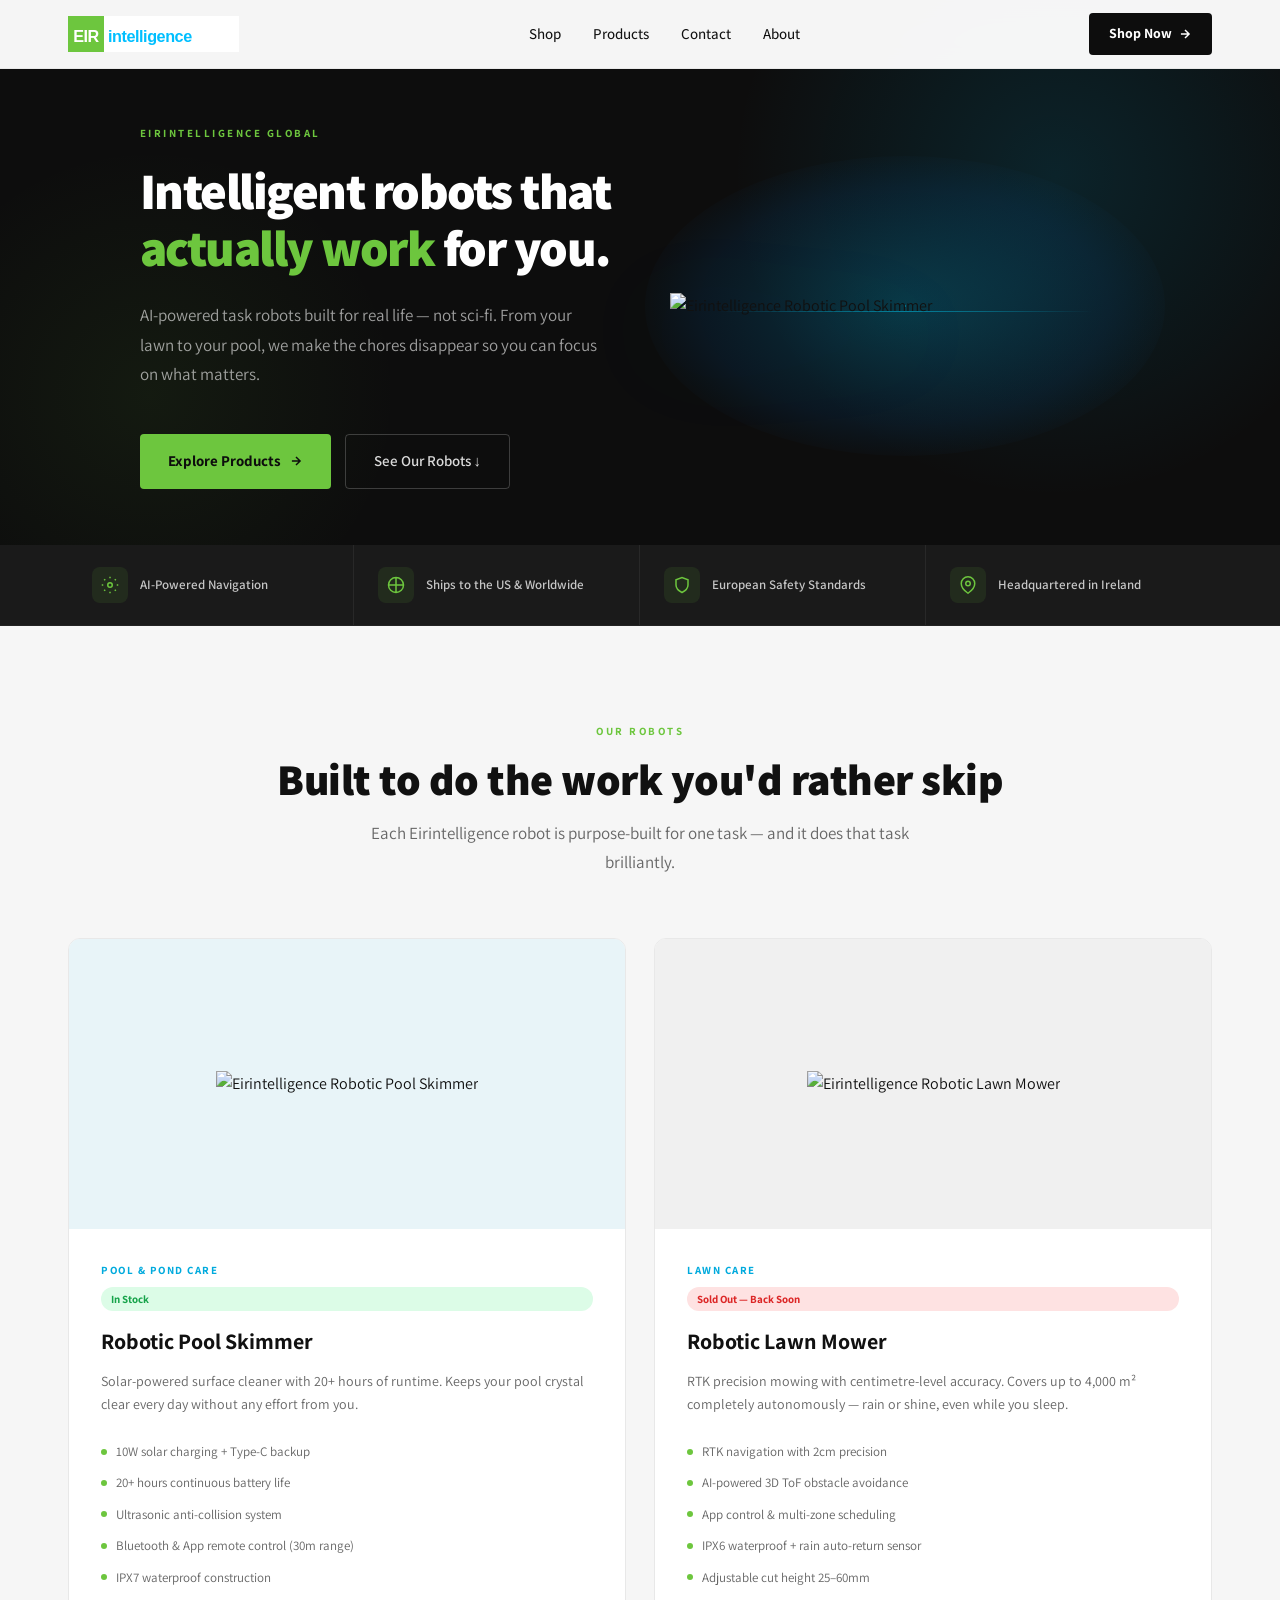
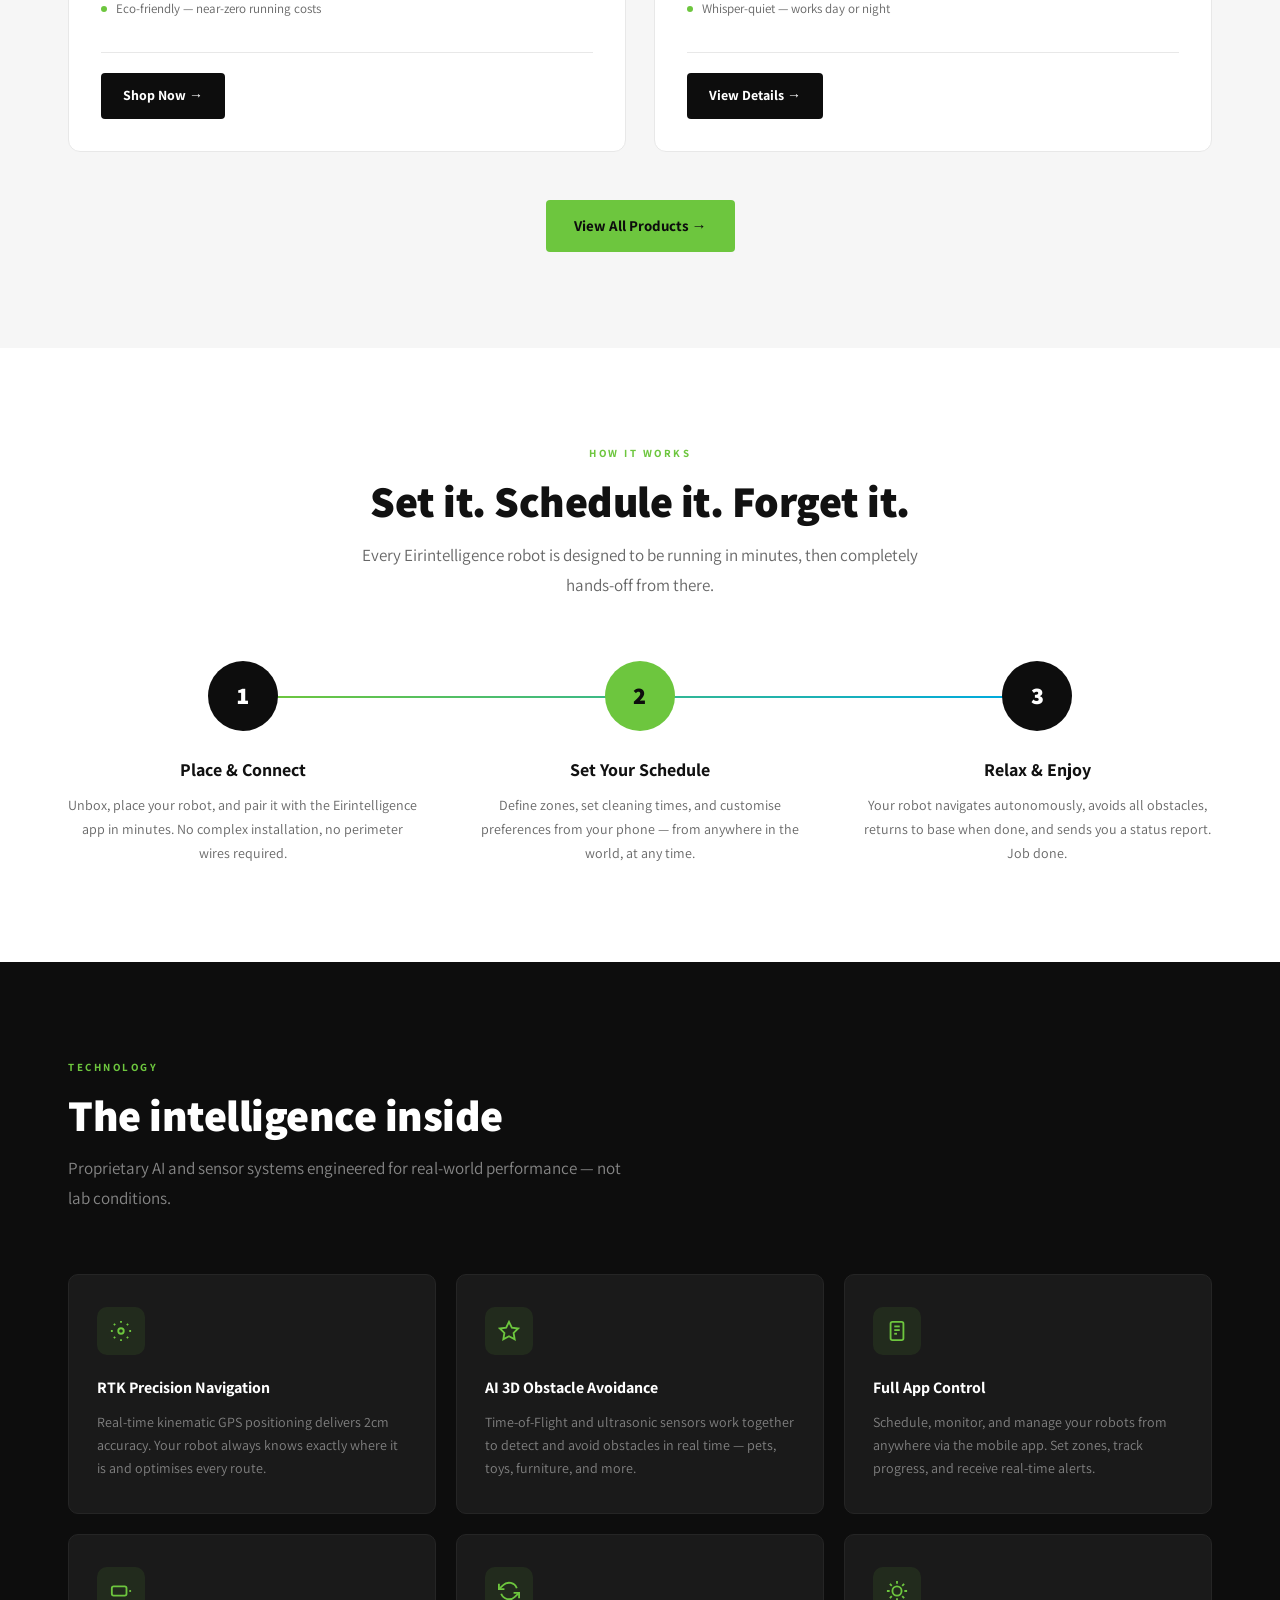
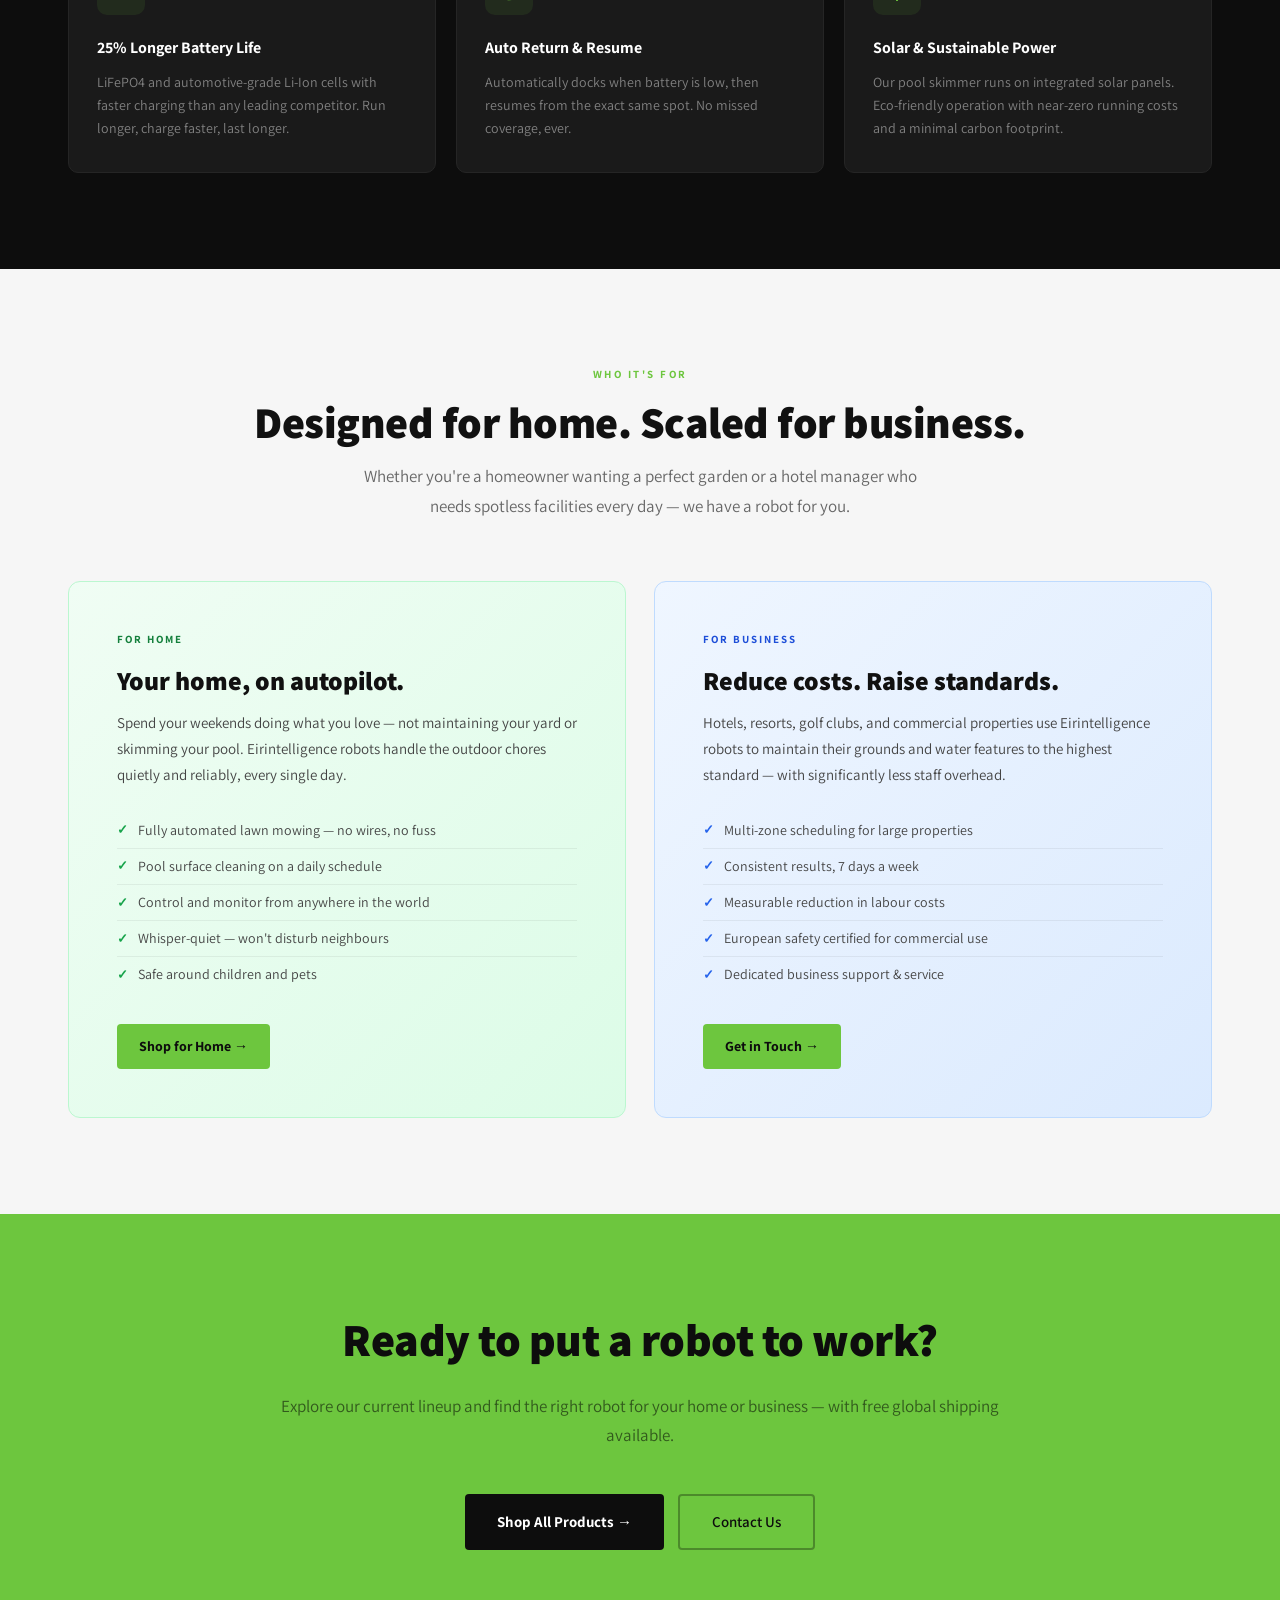
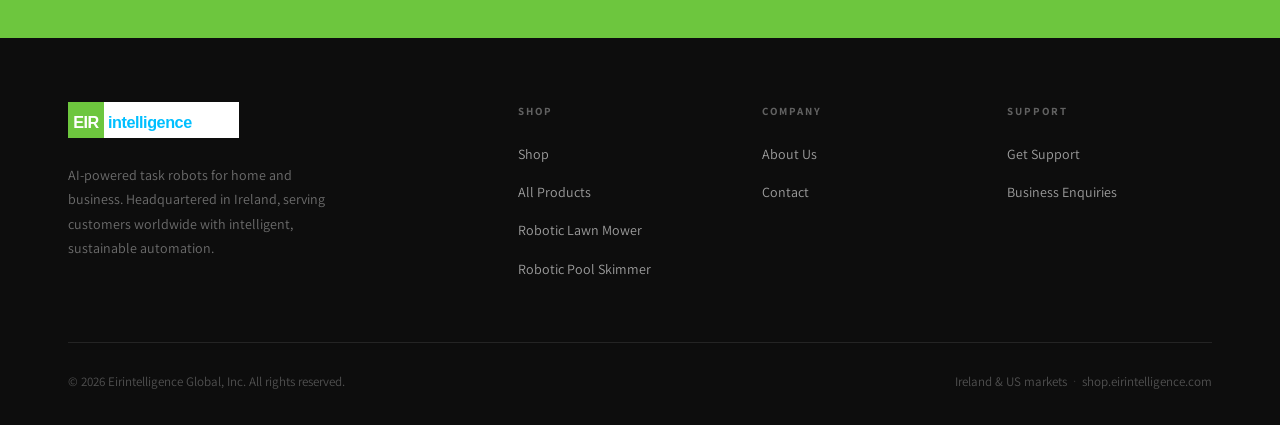
==== index.html @ 986ea1f4 "v3.0" ====
<!DOCTYPE html>
<html lang="en">
<head>
  <meta charset="UTF-8" />
  <meta name="viewport" content="width=device-width, initial-scale=1.0" />
  <title>Eirintelligence – Intelligent Robots That Actually Work For You</title>
  <meta name="description" content="Eirintelligence designs AI-powered task robots for home and business — robotic lawn mowers, pool skimmers, and more. Smart, sustainable, and built to work." />
  <meta property="og:title" content="Eirintelligence – Intelligent Robots That Actually Work For You" />
  <meta property="og:description" content="AI-powered task robots for home and business. Purpose-built to do the jobs you'd rather skip." />
  <meta property="og:type" content="website" />
  <link rel="preconnect" href="https://fonts.googleapis.com" />
  <link href="https://fonts.googleapis.com/css2?family=Assistant:wght@300;400;500;600;700;800&display=swap" rel="stylesheet" />
  <link rel="icon" type="image/svg+xml" href="assets/favicon.svg">
  <link rel="stylesheet" href="assets/style.css">
  <style>
    *, *::before, *::after { box-sizing: border-box; margin: 0; padding: 0; }

    :root {
      --green:      #6DC63E;
      --green-dark: #55A82E;
      --green-light:#f0fdf4;
      --cyan:       #00AADD;
      --dark:       #0d0d0d;
      --dark-2:     #1a1a1a;
      --dark-3:     #242424;
      --mid:        #444;
      --light-gray: #f6f6f6;
      --border:     #e8e8e8;
      --text:       #111;
      --muted:      #666;
      --white:      #fff;
      --font:       'Assistant', sans-serif;
    }

    html { scroll-behavior: smooth; }
    body {
      font-family: var(--font);
      color: var(--text);
      background: var(--white);
      line-height: 1.65;
      -webkit-font-smoothing: antialiased;
    }

    /* ─────────────────────────────────────────
       NAV
    ───────────────────────────────────────── */
    nav {
      position: fixed; top: 0; left: 0; right: 0; z-index: 200;
      background: rgba(255,255,255,0.96);
      border-bottom: 1px solid var(--border);
      backdrop-filter: blur(12px);
      transition: box-shadow 0.3s;
    }
    nav.scrolled { box-shadow: 0 2px 20px rgba(0,0,0,0.08); }
    .nav-inner {
      max-width: 1200px; margin: 0 auto;
      padding: 0 28px; height: 68px;
      display: flex; align-items: center; justify-content: space-between;
    }
    .logo {
      display: flex; align-items: center;
      text-decoration: none; gap: 0; flex-shrink: 0;
    }
    .logo-eir {
      background: var(--green); color: #fff;
      font-weight: 800; font-size: 20px;
      width: 36px; height: 36px;
      display: inline-flex; align-items: center; justify-content: center;
      letter-spacing: -2px; padding-left: 1px;
      flex-shrink: 0; line-height: 1;
    }
    .logo-int {
      color: var(--cyan); font-size: 22px;
      font-weight: 700; padding-left: 4px;
      line-height: 1;
    }
    .nav-links {
      display: flex; align-items: center;
      gap: 32px; list-style: none;
    }
    .nav-links a {
      text-decoration: none; color: var(--text);
      font-size: 15px; font-weight: 500;
      transition: color 0.2s;
    }
    .nav-links a:hover { color: var(--green); }
    .nav-right { display: flex; align-items: center; gap: 16px; }
    .nav-shop {
      display: inline-flex; align-items: center; gap: 6px;
      background: var(--dark); color: #fff;
      text-decoration: none; font-size: 14px; font-weight: 700;
      padding: 9px 20px; border-radius: 4px;
      transition: background 0.2s;
    }
    .nav-shop:hover { background: var(--green); color: var(--dark); }
    .nav-shop svg { transition: transform 0.2s; }
    .nav-shop:hover svg { transform: translateX(2px); }

    /* Mobile hamburger */
    .hamburger {
      display: none; flex-direction: column;
      gap: 5px; cursor: pointer;
      background: none; border: none; padding: 6px;
    }
    .hamburger span {
      display: block; width: 22px; height: 2px;
      background: var(--text); border-radius: 2px;
      transition: all 0.3s;
    }
    .hamburger.open span:nth-child(1) { transform: rotate(45deg) translate(5px, 5px); }
    .hamburger.open span:nth-child(2) { opacity: 0; }
    .hamburger.open span:nth-child(3) { transform: rotate(-45deg) translate(5px, -5px); }

    .mobile-menu {
      display: none; position: fixed;
      top: 68px; left: 0; right: 0; bottom: 0;
      background: #fff; z-index: 199;
      padding: 32px 28px;
      flex-direction: column; gap: 8px;
    }
    .mobile-menu.open { display: flex; }
    .mobile-menu a {
      text-decoration: none; color: var(--text);
      font-size: 22px; font-weight: 600;
      padding: 14px 0;
      border-bottom: 1px solid var(--border);
      transition: color 0.2s;
    }
    .mobile-menu a:hover { color: var(--green); }
    .mobile-menu .mobile-shop {
      margin-top: 24px;
      display: inline-flex; align-items: center; gap: 8px;
      background: var(--dark); color: #fff;
      font-size: 16px; font-weight: 700;
      padding: 14px 28px; border-radius: 4px;
      width: fit-content;
    }

    /* ─────────────────────────────────────────
       HERO
    ───────────────────────────────────────── */
    .hero {
      background: var(--dark);
      padding: 68px 0 0;
      display: flex; align-items: center;
      overflow: hidden; position: relative;
    }
    .hero-glow-1 {
      position: absolute; top: -150px; right: -100px;
      width: 650px; height: 650px;
      background: radial-gradient(circle, rgba(0,170,220,0.14) 0%, transparent 70%);
      pointer-events: none;
    }
    .hero-glow-2 {
      position: absolute; bottom: -100px; left: -100px;
      width: 500px; height: 500px;
      background: radial-gradient(circle, rgba(109,198,62,0.07) 0%, transparent 70%);
      pointer-events: none;
    }
    .hero-inner {
      max-width: 1200px; margin: 0 auto;
      padding: 56px 28px;
      display: grid; grid-template-columns: 1fr 1fr;
      gap: 60px; align-items: center;
      position: relative; z-index: 1;
    }
    .hero-eyebrow {
      font-size: 11px; font-weight: 700; letter-spacing: 2.5px;
      text-transform: uppercase; color: var(--green);
      margin-bottom: 20px; display: block;
    }
    .hero h1 {
      font-size: clamp(34px, 4vw, 54px);
      font-weight: 800; line-height: 1.12;
      color: var(--white); margin-bottom: 24px;
      letter-spacing: -1.5px;
    }
    .hero h1 em { color: var(--green); font-style: normal; }
    .hero-p {
      font-size: 17px; color: rgba(255,255,255,0.6);
      max-width: 460px; margin-bottom: 44px; line-height: 1.75;
    }
    .hero-actions { display: flex; gap: 14px; flex-wrap: wrap; }
    .btn-green {
      display: inline-flex; align-items: center; gap: 8px;
      background: var(--green); color: var(--dark);
      text-decoration: none; font-size: 15px; font-weight: 700;
      padding: 14px 28px; border-radius: 4px;
      transition: background 0.2s, transform 0.15s;
    }
    .btn-green:hover { background: #7DD64E; transform: translateY(-1px); }
    .btn-ghost {
      display: inline-flex; align-items: center; gap: 8px;
      background: transparent; color: rgba(255,255,255,0.85);
      text-decoration: none; font-size: 15px; font-weight: 600;
      padding: 14px 28px; border-radius: 4px;
      border: 1.5px solid rgba(255,255,255,0.2);
      transition: border-color 0.2s, color 0.2s;
    }
    .btn-ghost:hover { border-color: rgba(255,255,255,0.6); color: #fff; }
    .hero-image-wrap {
      display: flex; justify-content: center; align-items: center;
      position: relative;
    }
    .hero-image-halo {
      position: absolute;
      width: 520px; height: 300px;
      background: radial-gradient(ellipse, rgba(0,170,220,0.24) 0%, rgba(0,100,180,0.12) 55%, transparent 75%);
      border-radius: 50%;
    }
    /* Pool water ripple rings */
    .pool-ripple {
      position: absolute; border-radius: 50%;
      border: 1.5px solid rgba(0,190,230,0.25);
      top: 50%; left: 50%;
      transform: translate(-50%, -50%);
      animation: ripple-out 4s ease-out infinite;
    }
    .pool-ripple:nth-child(2) { animation-delay: 1.3s; }
    .pool-ripple:nth-child(3) { animation-delay: 2.6s; }
    @keyframes ripple-out {
      0%   { width: 80px; height: 50px; opacity: 0.6; }
      100% { width: 520px; height: 320px; opacity: 0; }
    }
    /* Water surface shimmer line */
    .pool-waterline {
      position: absolute; bottom: 28%; left: 10%; right: 10%;
      height: 1px;
      background: linear-gradient(90deg, transparent, rgba(0,200,240,0.35) 30%, rgba(0,200,240,0.5) 50%, rgba(0,200,240,0.35) 70%, transparent);
      animation: shimmer 3s ease-in-out infinite;
    }
    @keyframes shimmer {
      0%, 100% { opacity: 0.4; }
      50%       { opacity: 1; }
    }
    .hero-image-wrap img {
      width: 100%; max-width: 500px;
      position: relative; z-index: 1;
      animation: float 5s ease-in-out infinite;
      filter: drop-shadow(0 28px 56px rgba(0,170,220,0.35));
    }
    @keyframes float {
      0%, 100% { transform: translateY(0px); }
      50%       { transform: translateY(-12px); }
    }

    /* ─────────────────────────────────────────
       STATS BAND
    ───────────────────────────────────────── */
    .stats-band {
      background: var(--dark-2);
      border-bottom: 1px solid #232323;
      padding: 0;
    }
    .stats-inner {
      max-width: 1200px; margin: 0 auto;
      padding: 0 28px;
      display: flex; align-items: stretch; flex-wrap: wrap;
    }
    .stat-block {
      flex: 1 1 180px;
      display: flex; align-items: center; gap: 12px;
      padding: 22px 24px;
      border-right: 1px solid #282828;
    }
    .stat-block:last-child { border-right: none; }
    .stat-ico {
      width: 36px; height: 36px; flex-shrink: 0;
      background: rgba(109,198,62,0.1); border-radius: 8px;
      display: flex; align-items: center; justify-content: center;
    }
    .stat-ico svg { width: 18px; height: 18px; stroke: var(--green); fill: none; stroke-width: 2; }
    .stat-label { font-size: 13px; font-weight: 600; color: rgba(255,255,255,0.75); }

    /* ─────────────────────────────────────────
       SHARED SECTION STYLES
    ───────────────────────────────────────── */
    section { padding: 96px 0; }
    .wrap { max-width: 1200px; margin: 0 auto; padding: 0 28px; }
    .sec-label {
      display: block; font-size: 11px; font-weight: 700;
      letter-spacing: 2.5px; text-transform: uppercase;
      color: var(--green); margin-bottom: 14px;
    }
    .sec-title {
      font-size: clamp(28px, 3.5vw, 44px);
      font-weight: 800; line-height: 1.15;
      letter-spacing: -0.5px; margin-bottom: 14px;
    }
    .sec-sub {
      font-size: 17px; color: var(--muted);
      max-width: 560px; line-height: 1.75;
    }
    .sec-header-center { text-align: center; }
    .sec-header-center .sec-sub { margin: 0 auto 60px; }
    .sec-header { margin-bottom: 56px; }

    /* fade-in */
    .fade-in {
      opacity: 0; transform: translateY(24px);
      transition: opacity 0.6s ease, transform 0.6s ease;
    }
    .fade-in.visible { opacity: 1; transform: none; }

    /* ─────────────────────────────────────────
       PRODUCTS
    ───────────────────────────────────────── */
    #products { background: var(--light-gray); }
    .products-grid {
      display: grid; grid-template-columns: 1fr 1fr; gap: 28px;
    }
    .prod-card {
      background: var(--white); border-radius: 12px;
      border: 1px solid var(--border); overflow: hidden;
      transition: box-shadow 0.3s, transform 0.3s;
      display: flex; flex-direction: column;
    }
    .prod-card:hover {
      box-shadow: 0 24px 64px rgba(0,0,0,0.1);
      transform: translateY(-5px);
    }
    .prod-img {
      background: #f0f0f0;
      height: 290px; padding: 40px;
      display: flex; justify-content: center; align-items: center;
    }
    .prod-img img {
      max-height: 210px; max-width: 100%;
      object-fit: contain;
    }
    .prod-body { padding: 32px; flex: 1; display: flex; flex-direction: column; }
    .prod-cat {
      font-size: 11px; font-weight: 700; letter-spacing: 1.5px;
      text-transform: uppercase; color: var(--cyan); margin-bottom: 8px;
    }
    .prod-badge-sold {
      display: inline-block; font-size: 11px; font-weight: 700;
      background: #fee2e2; color: #dc2626;
      padding: 3px 10px; border-radius: 20px; margin-bottom: 12px;
    }
    .prod-badge-stock {
      display: inline-block; font-size: 11px; font-weight: 700;
      background: #dcfce7; color: #16a34a;
      padding: 3px 10px; border-radius: 20px; margin-bottom: 12px;
    }
    .prod-name { font-size: 22px; font-weight: 700; margin-bottom: 10px; }
    .prod-desc { font-size: 14px; color: var(--muted); line-height: 1.65; margin-bottom: 20px; }
    .prod-features { list-style: none; margin-bottom: 28px; flex: 1; }
    .prod-features li {
      font-size: 13px; color: var(--muted);
      padding: 5px 0; display: flex; align-items: center; gap: 9px;
    }
    .prod-features li::before {
      content: ''; display: block; width: 6px; height: 6px;
      background: var(--green); border-radius: 50%; flex-shrink: 0;
    }
    .prod-footer {
      display: flex; align-items: center;
      justify-content: flex-start; gap: 16px;
      padding-top: 20px; border-top: 1px solid var(--border);
      margin-top: auto;
    }
    .btn-dark {
      display: inline-flex; align-items: center; gap: 6px;
      background: var(--dark); color: #fff;
      text-decoration: none; font-size: 14px; font-weight: 700;
      padding: 11px 22px; border-radius: 4px;
      transition: background 0.2s;
      white-space: nowrap;
    }
    .btn-dark:hover { background: var(--green); color: var(--dark); }

    /* ─────────────────────────────────────────
       HOW IT WORKS
    ───────────────────────────────────────── */
    #how { background: var(--white); }
    .steps {
      display: grid; grid-template-columns: repeat(3, 1fr);
      gap: 48px; position: relative;
    }
    .steps::before {
      content: '';
      position: absolute; top: 35px;
      left: calc(16.66% + 16px); right: calc(16.66% + 16px);
      height: 2px;
      background: linear-gradient(90deg, var(--green), var(--cyan));
    }
    .step { text-align: center; }
    .step-num {
      width: 70px; height: 70px; border-radius: 50%;
      background: var(--dark); color: #fff;
      font-size: 24px; font-weight: 800;
      display: flex; align-items: center; justify-content: center;
      margin: 0 auto 24px; position: relative; z-index: 1;
    }
    .step-num.accent { background: var(--green); color: var(--dark); }
    .step h3 { font-size: 18px; font-weight: 700; margin-bottom: 10px; }
    .step p { font-size: 14px; color: var(--muted); line-height: 1.7; }

    /* ─────────────────────────────────────────
       TECHNOLOGY
    ───────────────────────────────────────── */
    #tech { background: var(--dark); }
    #tech .sec-label { color: var(--green); }
    #tech .sec-title { color: var(--white); }
    #tech .sec-sub { color: rgba(255,255,255,0.5); margin-bottom: 60px; }
    .tech-grid {
      display: grid; grid-template-columns: repeat(3, 1fr); gap: 20px;
    }
    .tech-card {
      background: var(--dark-2); border: 1px solid #252525;
      border-radius: 10px; padding: 32px 28px;
      transition: border-color 0.3s, transform 0.25s;
    }
    .tech-card:hover { border-color: var(--green); transform: translateY(-4px); }
    .tech-ico {
      width: 48px; height: 48px; border-radius: 10px;
      background: rgba(109,198,62,0.1);
      display: flex; align-items: center; justify-content: center;
      margin-bottom: 20px;
    }
    .tech-ico svg { width: 22px; height: 22px; stroke: var(--green); fill: none; stroke-width: 2; }
    .tech-card h3 { font-size: 16px; font-weight: 700; color: #fff; margin-bottom: 10px; }
    .tech-card p { font-size: 14px; color: rgba(255,255,255,0.45); line-height: 1.65; }

    /* ─────────────────────────────────────────
       HOME & BUSINESS
    ───────────────────────────────────────── */
    #audience { background: var(--light-gray); }
    .audience-grid {
      display: grid; grid-template-columns: 1fr 1fr; gap: 28px;
    }
    .aud-card {
      border-radius: 12px; padding: 48px;
      position: relative; overflow: hidden;
    }
    .aud-home {
      background: linear-gradient(135deg, #f0fdf4, #dcfce7);
      border: 1px solid #bbf7d0;
    }
    .aud-biz {
      background: linear-gradient(135deg, #eff6ff, #dbeafe);
      border: 1px solid #bfdbfe;
    }
    .aud-tag {
      font-size: 11px; font-weight: 700; letter-spacing: 2px;
      text-transform: uppercase; margin-bottom: 16px; display: block;
    }
    .aud-home .aud-tag { color: #15803d; }
    .aud-biz  .aud-tag { color: #1d4ed8; }
    .aud-card h3 { font-size: 26px; font-weight: 800; margin-bottom: 14px; line-height: 1.2; }
    .aud-card p { font-size: 15px; color: var(--mid); line-height: 1.75; margin-bottom: 24px; }
    .aud-list { list-style: none; margin-bottom: 32px; }
    .aud-list li {
      font-size: 14px; color: var(--mid);
      padding: 6px 0;
      border-bottom: 1px solid rgba(0,0,0,0.06);
      display: flex; align-items: center; gap: 10px;
    }
    .aud-list li:last-child { border-bottom: none; }
    .aud-home .aud-list li::before { content: '✓'; color: #16a34a; font-weight: 700; font-size: 13px; }
    .aud-biz  .aud-list li::before { content: '✓'; color: #2563eb; font-weight: 700; font-size: 13px; }
    .btn-green-sm {
      display: inline-flex; align-items: center; gap: 6px;
      background: var(--green); color: var(--dark);
      text-decoration: none; font-size: 14px; font-weight: 700;
      padding: 11px 22px; border-radius: 4px;
      transition: background 0.2s;
    }
    .btn-green-sm:hover { background: #7DD64E; }

    /* ─────────────────────────────────────────
       CTA BANNER
    ───────────────────────────────────────── */
    .cta-section {
      background: var(--green); padding: 88px 0;
    }
    .cta-inner { max-width: 800px; margin: 0 auto; padding: 0 28px; text-align: center; }
    .cta-inner h2 {
      font-size: clamp(28px, 4vw, 46px);
      font-weight: 800; color: var(--dark);
      margin-bottom: 14px; letter-spacing: -0.5px;
    }
    .cta-inner p {
      font-size: 17px; color: rgba(0,0,0,0.55);
      margin-bottom: 44px; line-height: 1.7;
    }
    .cta-btns { display: flex; gap: 14px; justify-content: center; flex-wrap: wrap; }
    .btn-cta-dark {
      display: inline-flex; align-items: center; gap: 6px;
      background: var(--dark); color: #fff;
      text-decoration: none; font-size: 15px; font-weight: 700;
      padding: 14px 32px; border-radius: 4px;
      transition: background 0.2s;
    }
    .btn-cta-dark:hover { background: #222; }
    .btn-cta-outline {
      display: inline-flex; align-items: center; gap: 6px;
      background: transparent; color: var(--dark);
      text-decoration: none; font-size: 15px; font-weight: 600;
      padding: 14px 32px; border-radius: 4px;
      border: 2px solid rgba(0,0,0,0.3);
      transition: border-color 0.2s;
    }
    .btn-cta-outline:hover { border-color: var(--dark); }

    /* ─────────────────────────────────────────
       FOOTER
    ───────────────────────────────────────── */
    footer {
      background: var(--dark); color: #fff;
      padding: 64px 0 32px;
    }
    .footer-grid {
      display: grid; grid-template-columns: 2fr 1fr 1fr 1fr;
      gap: 40px; padding-bottom: 48px;
      border-bottom: 1px solid #242424;
    }
    .footer-brand .logo { display: inline-flex; }
    .footer-brand p {
      font-size: 14px; color: rgba(255,255,255,0.4);
      margin-top: 16px; line-height: 1.75; max-width: 280px;
    }
    .footer-col h5 {
      font-size: 11px; font-weight: 700; letter-spacing: 2px;
      text-transform: uppercase; color: rgba(255,255,255,0.35);
      margin-bottom: 20px;
    }
    .footer-col ul { list-style: none; }
    .footer-col li { margin-bottom: 12px; }
    .footer-col a {
      font-size: 14px; color: rgba(255,255,255,0.6);
      text-decoration: none; transition: color 0.2s;
    }
    .footer-col a:hover { color: var(--green); }
    .footer-bottom {
      padding-top: 28px;
      display: flex; justify-content: space-between;
      align-items: center; gap: 12px; flex-wrap: wrap;
    }
    .footer-bottom p, .footer-bottom a {
      font-size: 13px; color: rgba(255,255,255,0.28);
      text-decoration: none; transition: color 0.2s;
    }
    .footer-bottom a:hover { color: rgba(255,255,255,0.55); }
    .footer-sep { color: rgba(255,255,255,0.15); }

    /* ─────────────────────────────────────────
       RESPONSIVE
    ───────────────────────────────────────── */
    @media (max-width: 960px) {
      .hero-inner { grid-template-columns: 1fr; text-align: center; gap: 48px; }
      .hero-p { margin-left: auto; margin-right: auto; }
      .hero-actions { justify-content: center; }
      .hero-image-wrap img { max-width: 380px; }
      .products-grid { grid-template-columns: 1fr; }
      .steps { grid-template-columns: 1fr; gap: 36px; }
      .steps::before { display: none; }
      .tech-grid { grid-template-columns: 1fr 1fr; }
      .audience-grid { grid-template-columns: 1fr; }
      .why-grid { grid-template-columns: 1fr 1fr; }
      .footer-grid { grid-template-columns: 1fr 1fr; }
      .nav-links { display: none; }
      .hamburger { display: flex; }
      .nav-shop { display: none; }
    }
    @media (max-width: 600px) {
      section { padding: 64px 0; }
      .tech-grid { grid-template-columns: 1fr; }
      .why-grid { grid-template-columns: 1fr 1fr; }
      .footer-grid { grid-template-columns: 1fr; }
      .stat-block { flex: 1 1 140px; padding: 18px 16px; }
      .aud-card { padding: 32px 24px; }
      .hero-image-wrap img { max-width: 280px; }
    }
  </style>
</head>
<body>

<!-- ═══════════════════ NAVIGATION ═══════════════════ -->
<nav id="nav">
  <div class="nav-inner">
    <a href="https://eirintelligence.com" class="logo">
      <img src="assets/logo.svg" alt="EIRintelligence" height="36">
    </a>
    <ul class="nav-links">
      <li><a href="https://shop.eirintelligence.com/">Shop</a></li>
      <li><a href="https://shop.eirintelligence.com/collections/all">Products</a></li>
      <li><a href="https://shop.eirintelligence.com/pages/contact">Contact</a></li>
      <li><a href="about.html">About</a></li>
    </ul>
    <div class="nav-right">
      <a href="https://shop.eirintelligence.com/collections/all" class="nav-shop">
        Shop Now
        <svg width="14" height="14" viewBox="0 0 24 24" fill="none" stroke="currentColor" stroke-width="2.5"><path d="M5 12h14M12 5l7 7-7 7"/></svg>
      </a>
      <button class="hamburger" id="ham" aria-label="Menu">
        <span></span><span></span><span></span>
      </button>
    </div>
  </div>
</nav>

<!-- Mobile Menu -->
<div class="mobile-menu" id="mob">
  <a href="https://shop.eirintelligence.com/">Shop</a>
  <a href="https://shop.eirintelligence.com/collections/all">Products</a>
  <a href="https://shop.eirintelligence.com/pages/contact">Contact</a>
  <a href="about.html">About</a>
  <a href="https://shop.eirintelligence.com/collections/all" class="mobile-shop">
    Shop Now →
  </a>
</div>

<!-- ═══════════════════ HERO ═══════════════════ -->
<section class="hero" id="home">
  <div class="hero-glow-1"></div>
  <div class="hero-glow-2"></div>
  <div class="hero-inner">
    <div class="hero-text">
      <span class="hero-eyebrow">Eirintelligence Global</span>
      <h1>Intelligent robots that<br><em>actually work</em> for you.</h1>
      <p class="hero-p">AI-powered task robots built for real life — not sci-fi. From your lawn to your pool, we make the chores disappear so you can focus on what matters.</p>
      <div class="hero-actions">
        <a href="https://shop.eirintelligence.com/collections/all" class="btn-green">
          Explore Products
          <svg width="14" height="14" viewBox="0 0 24 24" fill="none" stroke="currentColor" stroke-width="2.5"><path d="M5 12h14M12 5l7 7-7 7"/></svg>
        </a>
        <a href="#products" class="btn-ghost">See Our Robots ↓</a>
      </div>
    </div>
    <div class="hero-image-wrap">
      <div class="hero-image-halo"></div>
      <div class="pool-ripple"></div>
      <div class="pool-ripple"></div>
      <div class="pool-ripple"></div>
      <div class="pool-waterline"></div>
      <img
        src="https://shop.eirintelligence.com/cdn/shop/files/6.png?v=1772658380&width=800"
        alt="Eirintelligence Robotic Pool Skimmer"
        loading="eager"
      />
    </div>
  </div>
</section>

<!-- ═══════════════════ STATS BAND ═══════════════════ -->
<div class="stats-band">
  <div class="stats-inner">
    <div class="stat-block">
      <div class="stat-ico">
        <svg viewBox="0 0 24 24"><circle cx="12" cy="12" r="3"/><path d="M12 1v2M12 21v2M4.22 4.22l1.42 1.42M18.36 18.36l1.42 1.42M1 12h2M21 12h2M4.22 19.78l1.42-1.42M18.36 5.64l1.42-1.42"/></svg>
      </div>
      <span class="stat-label">AI-Powered Navigation</span>
    </div>
    <div class="stat-block">
      <div class="stat-ico">
        <svg viewBox="0 0 24 24"><path d="M12 2a10 10 0 100 20A10 10 0 0012 2zm0 0v20M2 12h20"/></svg>
      </div>
      <span class="stat-label">Ships to the US &amp; Worldwide</span>
    </div>
    <div class="stat-block">
      <div class="stat-ico">
        <svg viewBox="0 0 24 24"><path d="M12 22s8-4 8-10V5l-8-3-8 3v7c0 6 8 10 8 10z"/></svg>
      </div>
      <span class="stat-label">European Safety Standards</span>
    </div>
    <div class="stat-block">
      <div class="stat-ico">
        <svg viewBox="0 0 24 24"><path d="M21 10c0 7-9 13-9 13s-9-6-9-13a9 9 0 0118 0z"/><circle cx="12" cy="10" r="3"/></svg>
      </div>
      <span class="stat-label">Headquartered in Ireland</span>
    </div>
  </div>
</div>

<!-- ═══════════════════ PRODUCTS ═══════════════════ -->
<section id="products">
  <div class="wrap">
    <div class="sec-header-center fade-in">
      <span class="sec-label">Our Robots</span>
      <h2 class="sec-title">Built to do the work you'd rather skip</h2>
      <p class="sec-sub">Each Eirintelligence robot is purpose-built for one task — and it does that task brilliantly.</p>
    </div>

    <div class="products-grid">
      <!-- Robotic Pool Skimmer -->
      <div class="prod-card fade-in">
        <div class="prod-img" style="background:#e8f4f8;">
          <img
            src="https://shop.eirintelligence.com/cdn/shop/files/2.png?v=1772658380&width=600"
            alt="Eirintelligence Robotic Pool Skimmer" loading="lazy"
          />
        </div>
        <div class="prod-body">
          <span class="prod-cat">Pool &amp; Pond Care</span>
          <span class="prod-badge-stock">In Stock</span>
          <h3 class="prod-name">Robotic Pool Skimmer</h3>
          <p class="prod-desc">Solar-powered surface cleaner with 20+ hours of runtime. Keeps your pool crystal clear every day without any effort from you.</p>
          <ul class="prod-features">
            <li>10W solar charging + Type-C backup</li>
            <li>20+ hours continuous battery life</li>
            <li>Ultrasonic anti-collision system</li>
            <li>Bluetooth &amp; App remote control (30m range)</li>
            <li>IPX7 waterproof construction</li>
            <li>Eco-friendly — near-zero running costs</li>
          </ul>
          <div class="prod-footer">
            <a href="https://shop.eirintelligence.com/products/eirintelligence-robotic-pool-skimmer" class="btn-dark">
              Shop Now →
            </a>
          </div>
        </div>
      </div>

      <!-- Robotic Lawn Mower -->
      <div class="prod-card fade-in">
        <div class="prod-img">
          <img
            src="https://shop.eirintelligence.com/cdn/shop/files/3_f63afb81-3d9f-4c7f-8267-4c05a845cd56.png?v=1772659058&width=600"
            alt="Eirintelligence Robotic Lawn Mower" loading="lazy"
          />
        </div>
        <div class="prod-body">
          <span class="prod-cat">Lawn Care</span>
          <span class="prod-badge-sold">Sold Out — Back Soon</span>
          <h3 class="prod-name">Robotic Lawn Mower</h3>
          <p class="prod-desc">RTK precision mowing with centimetre-level accuracy. Covers up to 4,000 m² completely autonomously — rain or shine, even while you sleep.</p>
          <ul class="prod-features">
            <li>RTK navigation with 2cm precision</li>
            <li>AI-powered 3D ToF obstacle avoidance</li>
            <li>App control &amp; multi-zone scheduling</li>
            <li>IPX6 waterproof + rain auto-return sensor</li>
            <li>Adjustable cut height 25–60mm</li>
            <li>Whisper-quiet — works day or night</li>
          </ul>
          <div class="prod-footer">
            <a href="https://shop.eirintelligence.com/products/eirintelligence-robotic-lawn-mower" class="btn-dark">
              View Details →
            </a>
          </div>
        </div>
      </div>
    </div>

    <div style="text-align:center; margin-top:48px;" class="fade-in">
      <a href="https://shop.eirintelligence.com/collections/all" class="btn-green">
        View All Products →
      </a>
    </div>
  </div>
</section>

<!-- ═══════════════════ HOW IT WORKS ═══════════════════ -->
<section id="how">
  <div class="wrap">
    <div class="sec-header-center fade-in">
      <span class="sec-label">How It Works</span>
      <h2 class="sec-title">Set it. Schedule it. Forget it.</h2>
      <p class="sec-sub">Every Eirintelligence robot is designed to be running in minutes, then completely hands-off from there.</p>
    </div>
    <div class="steps">
      <div class="step fade-in">
        <div class="step-num">1</div>
        <h3>Place &amp; Connect</h3>
        <p>Unbox, place your robot, and pair it with the Eirintelligence app in minutes. No complex installation, no perimeter wires required.</p>
      </div>
      <div class="step fade-in">
        <div class="step-num accent">2</div>
        <h3>Set Your Schedule</h3>
        <p>Define zones, set cleaning times, and customise preferences from your phone — from anywhere in the world, at any time.</p>
      </div>
      <div class="step fade-in">
        <div class="step-num">3</div>
        <h3>Relax &amp; Enjoy</h3>
        <p>Your robot navigates autonomously, avoids all obstacles, returns to base when done, and sends you a status report. Job done.</p>
      </div>
    </div>
  </div>
</section>

<!-- ═══════════════════ TECHNOLOGY ═══════════════════ -->
<section id="tech">
  <div class="wrap">
    <div class="sec-header fade-in">
      <span class="sec-label">Technology</span>
      <h2 class="sec-title" style="color:#fff;">The intelligence inside</h2>
      <p class="sec-sub">Proprietary AI and sensor systems engineered for real-world performance — not lab conditions.</p>
    </div>
    <div class="tech-grid">
      <div class="tech-card fade-in">
        <div class="tech-ico">
          <svg viewBox="0 0 24 24"><circle cx="12" cy="12" r="3"/><path d="M12 1v2M12 21v2M4.22 4.22l1.42 1.42M18.36 18.36l1.42 1.42M1 12h2M21 12h2M4.22 19.78l1.42-1.42M18.36 5.64l1.42-1.42"/></svg>
        </div>
        <h3>RTK Precision Navigation</h3>
        <p>Real-time kinematic GPS positioning delivers 2cm accuracy. Your robot always knows exactly where it is and optimises every route.</p>
      </div>
      <div class="tech-card fade-in">
        <div class="tech-ico">
          <svg viewBox="0 0 24 24"><polygon points="12 2 15.09 8.26 22 9.27 17 14.14 18.18 21.02 12 17.77 5.82 21.02 7 14.14 2 9.27 8.91 8.26 12 2"/></svg>
        </div>
        <h3>AI 3D Obstacle Avoidance</h3>
        <p>Time-of-Flight and ultrasonic sensors work together to detect and avoid obstacles in real time — pets, toys, furniture, and more.</p>
      </div>
      <div class="tech-card fade-in">
        <div class="tech-ico">
          <svg viewBox="0 0 24 24"><rect x="5" y="2" width="14" height="20" rx="2"/><line x1="9" y1="7" x2="15" y2="7"/><line x1="9" y1="11" x2="15" y2="11"/><line x1="9" y1="15" x2="12" y2="15"/></svg>
        </div>
        <h3>Full App Control</h3>
        <p>Schedule, monitor, and manage your robots from anywhere via the mobile app. Set zones, track progress, and receive real-time alerts.</p>
      </div>
      <div class="tech-card fade-in">
        <div class="tech-ico">
          <svg viewBox="0 0 24 24"><rect x="2" y="7" width="16" height="10" rx="2"/><path d="M22 11v2"/></svg>
        </div>
        <h3>25% Longer Battery Life</h3>
        <p>LiFePO4 and automotive-grade Li-Ion cells with faster charging than any leading competitor. Run longer, charge faster, last longer.</p>
      </div>
      <div class="tech-card fade-in">
        <div class="tech-ico">
          <svg viewBox="0 0 24 24"><path d="M1 4v6h6M23 20v-6h-6"/><path d="M20.49 9A9 9 0 005.64 5.64L1 10M23 14l-4.64 4.36A9 9 0 013.51 15"/></svg>
        </div>
        <h3>Auto Return &amp; Resume</h3>
        <p>Automatically docks when battery is low, then resumes from the exact same spot. No missed coverage, ever.</p>
      </div>
      <div class="tech-card fade-in">
        <div class="tech-ico">
          <svg viewBox="0 0 24 24"><circle cx="12" cy="12" r="5"/><path d="M12 1v3M12 20v3M4.22 4.22l2.12 2.12M17.66 17.66l2.12 2.12M1 12h3M20 12h3M4.22 19.78l2.12-2.12M17.66 6.34l2.12-2.12"/></svg>
        </div>
        <h3>Solar &amp; Sustainable Power</h3>
        <p>Our pool skimmer runs on integrated solar panels. Eco-friendly operation with near-zero running costs and a minimal carbon footprint.</p>
      </div>
    </div>
  </div>
</section>

<!-- ═══════════════════ HOME & BUSINESS ═══════════════════ -->
<section id="audience">
  <div class="wrap">
    <div class="sec-header-center fade-in">
      <span class="sec-label">Who It's For</span>
      <h2 class="sec-title">Designed for home. Scaled for business.</h2>
      <p class="sec-sub">Whether you're a homeowner wanting a perfect garden or a hotel manager who needs spotless facilities every day — we have a robot for you.</p>
    </div>
    <div class="audience-grid">
      <div class="aud-card aud-home fade-in">
        <span class="aud-tag">For Home</span>
        <h3>Your home, on autopilot.</h3>
        <p>Spend your weekends doing what you love — not maintaining your yard or skimming your pool. Eirintelligence robots handle the outdoor chores quietly and reliably, every single day.</p>
        <ul class="aud-list">
          <li>Fully automated lawn mowing — no wires, no fuss</li>
          <li>Pool surface cleaning on a daily schedule</li>
          <li>Control and monitor from anywhere in the world</li>
          <li>Whisper-quiet — won't disturb neighbours</li>
          <li>Safe around children and pets</li>
        </ul>
        <a href="https://shop.eirintelligence.com/collections/all" class="btn-green-sm">Shop for Home →</a>
      </div>
      <div class="aud-card aud-biz fade-in">
        <span class="aud-tag">For Business</span>
        <h3>Reduce costs. Raise standards.</h3>
        <p>Hotels, resorts, golf clubs, and commercial properties use Eirintelligence robots to maintain their grounds and water features to the highest standard — with significantly less staff overhead.</p>
        <ul class="aud-list">
          <li>Multi-zone scheduling for large properties</li>
          <li>Consistent results, 7 days a week</li>
          <li>Measurable reduction in labour costs</li>
          <li>European safety certified for commercial use</li>
          <li>Dedicated business support &amp; service</li>
        </ul>
        <a href="https://shop.eirintelligence.com/pages/contact" class="btn-green-sm">Get in Touch →</a>
      </div>
    </div>
  </div>
</section>

<!-- ═══════════════════ CTA BANNER ═══════════════════ -->
<div class="cta-section">
  <div class="cta-inner fade-in">
    <h2>Ready to put a robot to work?</h2>
    <p>Explore our current lineup and find the right robot for your home or business — with free global shipping available.</p>
    <div class="cta-btns">
      <a href="https://shop.eirintelligence.com/collections/all" class="btn-cta-dark">
        Shop All Products →
      </a>
      <a href="https://shop.eirintelligence.com/pages/contact" class="btn-cta-outline">
        Contact Us
      </a>
    </div>
  </div>
</div>

<!-- ═══════════════════ FOOTER ═══════════════════ -->
<footer>
  <div class="wrap">
    <div class="footer-grid">
      <div class="footer-brand">
        <a href="/" class="logo">
          <img src="assets/logo.svg" alt="EIRintelligence" height="36">
        </a>
        <p>AI-powered task robots for home and business. Headquartered in Ireland, serving customers worldwide with intelligent, sustainable automation.</p>
      </div>
      <div class="footer-col">
        <h5>Shop</h5>
        <ul>
          <li><a href="https://shop.eirintelligence.com/">Shop</a></li>
          <li><a href="https://shop.eirintelligence.com/collections/all">All Products</a></li>
          <li><a href="https://shop.eirintelligence.com/products/eirintelligence-robotic-lawn-mower">Robotic Lawn Mower</a></li>
          <li><a href="https://shop.eirintelligence.com/products/eirintelligence-robotic-pool-skimmer">Robotic Pool Skimmer</a></li>
        </ul>
      </div>
      <div class="footer-col">
        <h5>Company</h5>
        <ul>
          <li><a href="about.html">About Us</a></li>
          <li><a href="https://shop.eirintelligence.com/pages/contact">Contact</a></li>
        </ul>
      </div>
      <div class="footer-col">
        <h5>Support</h5>
        <ul>
          <li><a href="https://shop.eirintelligence.com/pages/contact">Get Support</a></li>
          <li><a href="https://shop.eirintelligence.com/pages/contact">Business Enquiries</a></li>
        </ul>
      </div>
    </div>
    <div class="footer-bottom">
      <p>© 2026 Eirintelligence Global, Inc. All rights reserved.</p>
      <p>
        Ireland &amp; US markets
        <span class="footer-sep">&nbsp;·&nbsp;</span>
        <a href="https://shop.eirintelligence.com/">shop.eirintelligence.com</a>
      </p>
    </div>
  </div>
</footer>

<script>
  // Nav scroll shadow
  const nav = document.getElementById('nav');
  window.addEventListener('scroll', () => {
    nav.classList.toggle('scrolled', window.scrollY > 10);
  });

  // Mobile hamburger
  const ham = document.getElementById('ham');
  const mob = document.getElementById('mob');
  ham.addEventListener('click', () => {
    ham.classList.toggle('open');
    mob.classList.toggle('open');
    document.body.style.overflow = mob.classList.contains('open') ? 'hidden' : '';
  });
  mob.querySelectorAll('a').forEach(a => {
    a.addEventListener('click', () => {
      ham.classList.remove('open');
      mob.classList.remove('open');
      document.body.style.overflow = '';
    });
  });

  // Fade-in on scroll
  const observer = new IntersectionObserver((entries) => {
    entries.forEach(e => {
      if (e.isIntersecting) {
        e.target.classList.add('visible');
        observer.unobserve(e.target);
      }
    });
  }, { threshold: 0.12 });
  document.querySelectorAll('.fade-in').forEach(el => observer.observe(el));
</script>
</body>
</html>
---- assets/style.css ----
*, *::before, *::after { box-sizing: border-box; margin: 0; padding: 0; }

:root {
  --green:      #6DC63E;
  --green-dark: #55A82E;
  --green-light:#f0fdf4;
  --cyan:       #00AADD;
  --dark:       #0d0d0d;
  --dark-2:     #1a1a1a;
  --dark-3:     #242424;
  --mid:        #444;
  --light-gray: #f6f6f6;
  --border:     #e8e8e8;
  --text:       #111;
  --muted:      #666;
  --white:      #fff;
  --font:       'Assistant', sans-serif;
}

html { scroll-behavior: smooth; }
body {
  font-family: var(--font);
  color: var(--text);
  background: var(--white);
  line-height: 1.65;
  -webkit-font-smoothing: antialiased;
}

/* ─────────────────────────────────────────
   NAV
───────────────────────────────────────── */
nav {
  position: fixed; top: 0; left: 0; right: 0; z-index: 200;
  background: rgba(255,255,255,0.96);
  border-bottom: 1px solid var(--border);
  backdrop-filter: blur(12px);
  transition: box-shadow 0.3s;
}
nav.scrolled { box-shadow: 0 2px 20px rgba(0,0,0,0.08); }
.nav-inner {
  max-width: 1200px; margin: 0 auto;
  padding: 0 28px; height: 68px;
  display: flex; align-items: center; justify-content: space-between;
}
.logo {
  display: flex; align-items: center;
  text-decoration: none; gap: 0; flex-shrink: 0;
}
.nav-links {
  display: flex; align-items: center;
  gap: 32px; list-style: none;
}
.nav-links a {
  text-decoration: none; color: var(--text);
  font-size: 15px; font-weight: 500;
  transition: color 0.2s;
}
.nav-links a:hover,
.nav-links a.active { color: var(--green); }
.nav-right { display: flex; align-items: center; gap: 16px; }
.nav-shop {
  display: inline-flex; align-items: center; gap: 6px;
  background: var(--dark); color: #fff;
  text-decoration: none; font-size: 14px; font-weight: 700;
  padding: 9px 20px; border-radius: 4px;
  transition: background 0.2s;
}
.nav-shop:hover { background: var(--green); color: var(--dark); }
.nav-shop svg { transition: transform 0.2s; }
.nav-shop:hover svg { transform: translateX(2px); }

/* Mobile hamburger */
.hamburger {
  display: none; flex-direction: column;
  gap: 5px; cursor: pointer;
  background: none; border: none; padding: 6px;
}
.hamburger span {
  display: block; width: 22px; height: 2px;
  background: var(--text); border-radius: 2px;
  transition: all 0.3s;
}
.hamburger.open span:nth-child(1) { transform: rotate(45deg) translate(5px, 5px); }
.hamburger.open span:nth-child(2) { opacity: 0; }
.hamburger.open span:nth-child(3) { transform: rotate(-45deg) translate(5px, -5px); }

.mobile-menu {
  display: none; position: fixed;
  top: 68px; left: 0; right: 0; bottom: 0;
  background: #fff; z-index: 199;
  padding: 32px 28px;
  flex-direction: column; gap: 8px;
}
.mobile-menu.open { display: flex; }
.mobile-menu a {
  text-decoration: none; color: var(--text);
  font-size: 22px; font-weight: 600;
  padding: 14px 0;
  border-bottom: 1px solid var(--border);
  transition: color 0.2s;
}
.mobile-menu a:hover { color: var(--green); }
.mobile-menu .mobile-shop {
  margin-top: 24px;
  display: inline-flex; align-items: center; gap: 8px;
  background: var(--dark); color: #fff;
  font-size: 16px; font-weight: 700;
  padding: 14px 28px; border-radius: 4px;
  width: fit-content;
}

/* ─────────────────────────────────────────
   SHARED SECTION STYLES
───────────────────────────────────────── */
section { padding: 96px 0; }
.wrap { max-width: 1200px; margin: 0 auto; padding: 0 28px; }
.sec-label {
  display: block; font-size: 11px; font-weight: 700;
  letter-spacing: 2.5px; text-transform: uppercase;
  color: var(--green); margin-bottom: 14px;
}
.sec-title {
  font-size: clamp(28px, 3.5vw, 44px);
  font-weight: 800; line-height: 1.15;
  letter-spacing: -0.5px; margin-bottom: 14px;
}
.sec-sub {
  font-size: 17px; color: var(--muted);
  max-width: 560px; line-height: 1.75;
}
.sec-header-center { text-align: center; }
.sec-header-center .sec-sub { margin: 0 auto 60px; }
.sec-header { margin-bottom: 56px; }

/* fade-in */
.fade-in {
  opacity: 0; transform: translateY(24px);
  transition: opacity 0.6s ease, transform 0.6s ease;
}
.fade-in.visible { opacity: 1; transform: none; }

/* ─────────────────────────────────────────
   BUTTONS
───────────────────────────────────────── */
.btn-green {
  display: inline-flex; align-items: center; gap: 8px;
  background: var(--green); color: var(--dark);
  text-decoration: none; font-size: 15px; font-weight: 700;
  padding: 14px 28px; border-radius: 4px;
  transition: background 0.2s, transform 0.15s;
}
.btn-green:hover { background: #7DD64E; transform: translateY(-1px); }
.btn-ghost {
  display: inline-flex; align-items: center; gap: 8px;
  background: transparent; color: rgba(255,255,255,0.85);
  text-decoration: none; font-size: 15px; font-weight: 600;
  padding: 14px 28px; border-radius: 4px;
  border: 1.5px solid rgba(255,255,255,0.2);
  transition: border-color 0.2s, color 0.2s;
}
.btn-ghost:hover { border-color: rgba(255,255,255,0.6); color: #fff; }
.btn-dark {
  display: inline-flex; align-items: center; gap: 6px;
  background: var(--dark); color: #fff;
  text-decoration: none; font-size: 14px; font-weight: 700;
  padding: 11px 22px; border-radius: 4px;
  transition: background 0.2s;
  white-space: nowrap;
}
.btn-dark:hover { background: var(--green); color: var(--dark); }
.btn-green-sm {
  display: inline-flex; align-items: center; gap: 6px;
  background: var(--green); color: var(--dark);
  text-decoration: none; font-size: 14px; font-weight: 700;
  padding: 11px 22px; border-radius: 4px;
  transition: background 0.2s;
}
.btn-green-sm:hover { background: #7DD64E; }

/* ─────────────────────────────────────────
   CTA BANNER
───────────────────────────────────────── */
.cta-section { background: var(--green); padding: 88px 0; }
.cta-inner { max-width: 800px; margin: 0 auto; padding: 0 28px; text-align: center; }
.cta-inner h2 {
  font-size: clamp(28px, 4vw, 46px);
  font-weight: 800; color: var(--dark);
  margin-bottom: 14px; letter-spacing: -0.5px;
}
.cta-inner p {
  font-size: 17px; color: rgba(0,0,0,0.55);
  margin-bottom: 44px; line-height: 1.7;
}
.cta-btns { display: flex; gap: 14px; justify-content: center; flex-wrap: wrap; }
.btn-cta-dark {
  display: inline-flex; align-items: center; gap: 6px;
  background: var(--dark); color: #fff;
  text-decoration: none; font-size: 15px; font-weight: 700;
  padding: 14px 32px; border-radius: 4px;
  transition: background 0.2s;
}
.btn-cta-dark:hover { background: #222; }
.btn-cta-outline {
  display: inline-flex; align-items: center; gap: 6px;
  background: transparent; color: var(--dark);
  text-decoration: none; font-size: 15px; font-weight: 600;
  padding: 14px 32px; border-radius: 4px;
  border: 2px solid rgba(0,0,0,0.3);
  transition: border-color 0.2s;
}
.btn-cta-outline:hover { border-color: var(--dark); }

/* ─────────────────────────────────────────
   FOOTER
───────────────────────────────────────── */
footer {
  background: var(--dark); color: #fff;
  padding: 64px 0 32px;
}
.footer-grid {
  display: grid; grid-template-columns: 2fr 1fr 1fr 1fr;
  gap: 40px; padding-bottom: 48px;
  border-bottom: 1px solid #242424;
}
.footer-brand .logo { display: inline-flex; }
.footer-brand p {
  font-size: 14px; color: rgba(255,255,255,0.4);
  margin-top: 16px; line-height: 1.75; max-width: 280px;
}
.footer-col h5 {
  font-size: 11px; font-weight: 700; letter-spacing: 2px;
  text-transform: uppercase; color: rgba(255,255,255,0.35);
  margin-bottom: 20px;
}
.footer-col ul { list-style: none; }
.footer-col li { margin-bottom: 12px; }
.footer-col a {
  font-size: 14px; color: rgba(255,255,255,0.6);
  text-decoration: none; transition: color 0.2s;
}
.footer-col a:hover { color: var(--green); }
.footer-bottom {
  padding-top: 28px;
  display: flex; justify-content: space-between;
  align-items: center; gap: 12px; flex-wrap: wrap;
}
.footer-bottom p, .footer-bottom a {
  font-size: 13px; color: rgba(255,255,255,0.28);
  text-decoration: none; transition: color 0.2s;
}
.footer-bottom a:hover { color: rgba(255,255,255,0.55); }
.footer-sep { color: rgba(255,255,255,0.15); }

/* ─────────────────────────────────────────
   RESPONSIVE
───────────────────────────────────────── */
@media (max-width: 960px) {
  .footer-grid { grid-template-columns: 1fr 1fr; }
  .nav-links { display: none; }
  .hamburger { display: flex; }
  .nav-shop { display: none; }
}
@media (max-width: 600px) {
  section { padding: 64px 0; }
  .footer-grid { grid-template-columns: 1fr; }
}
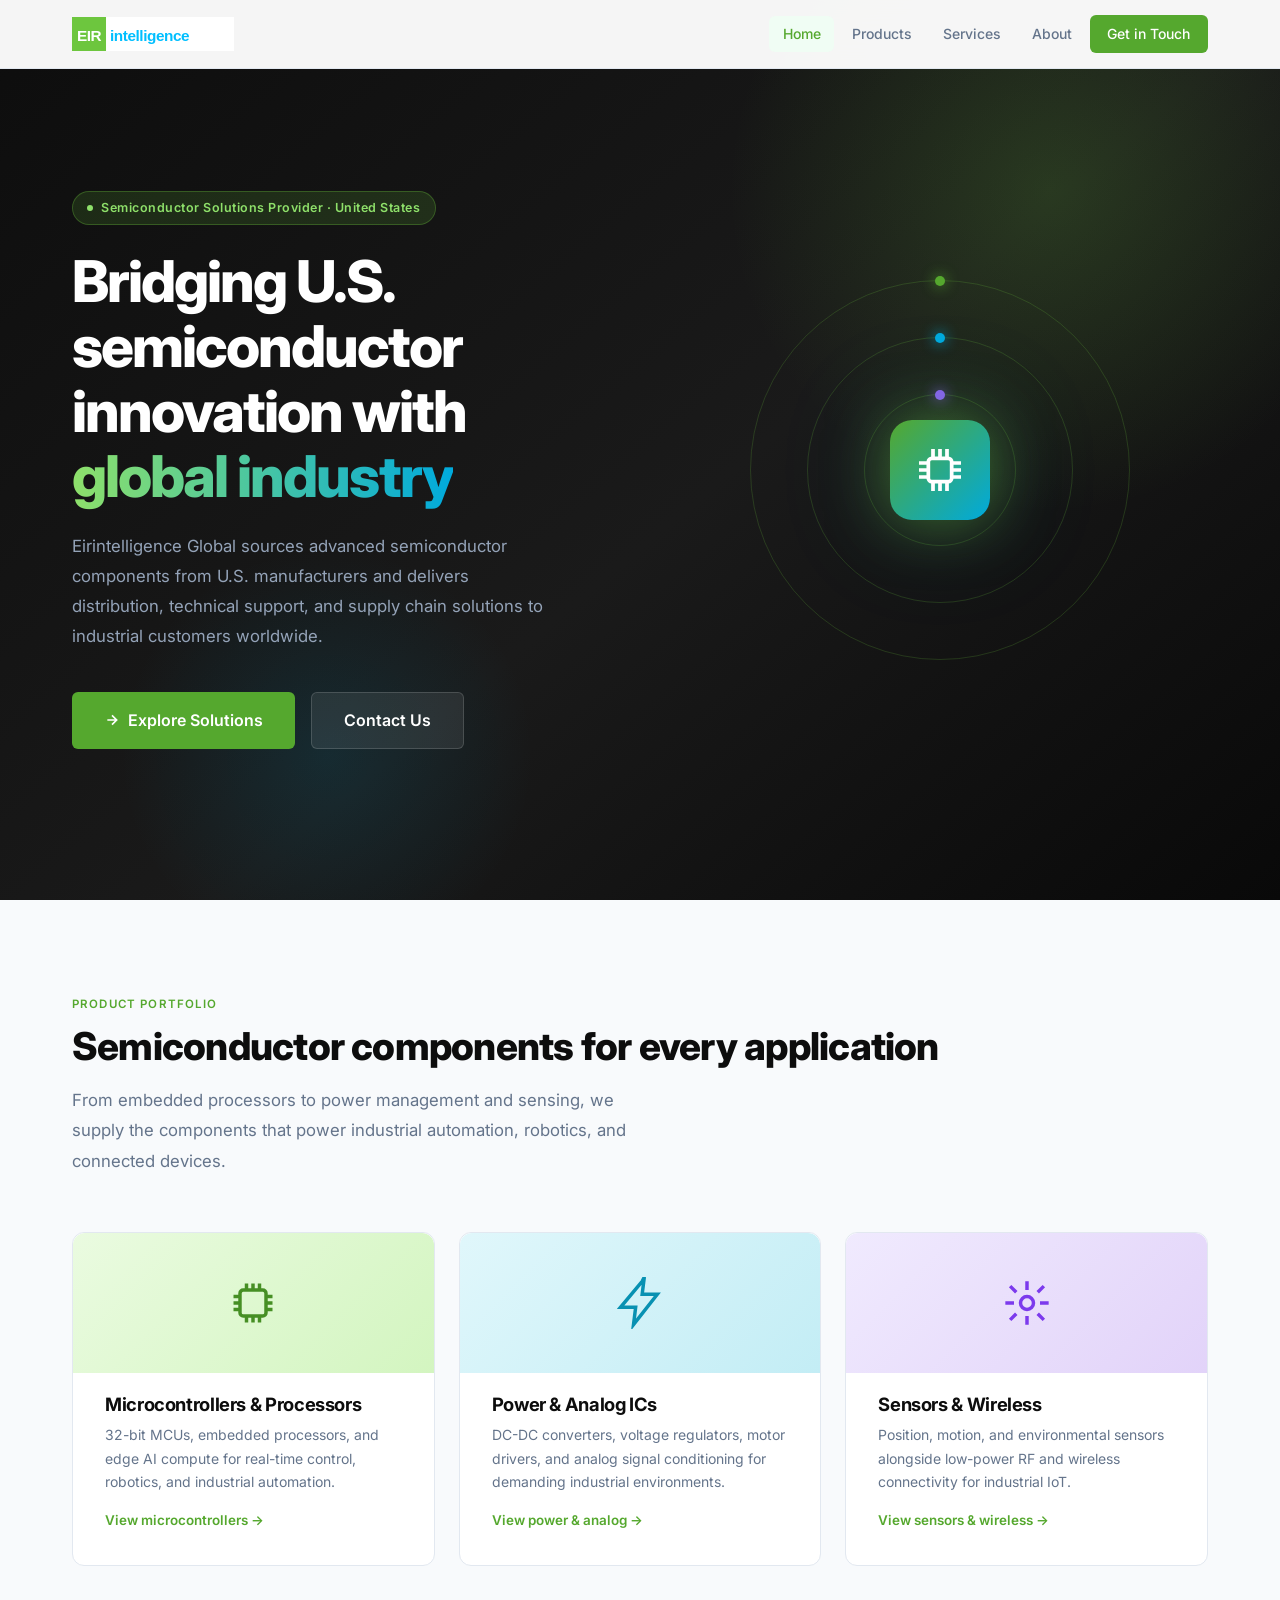
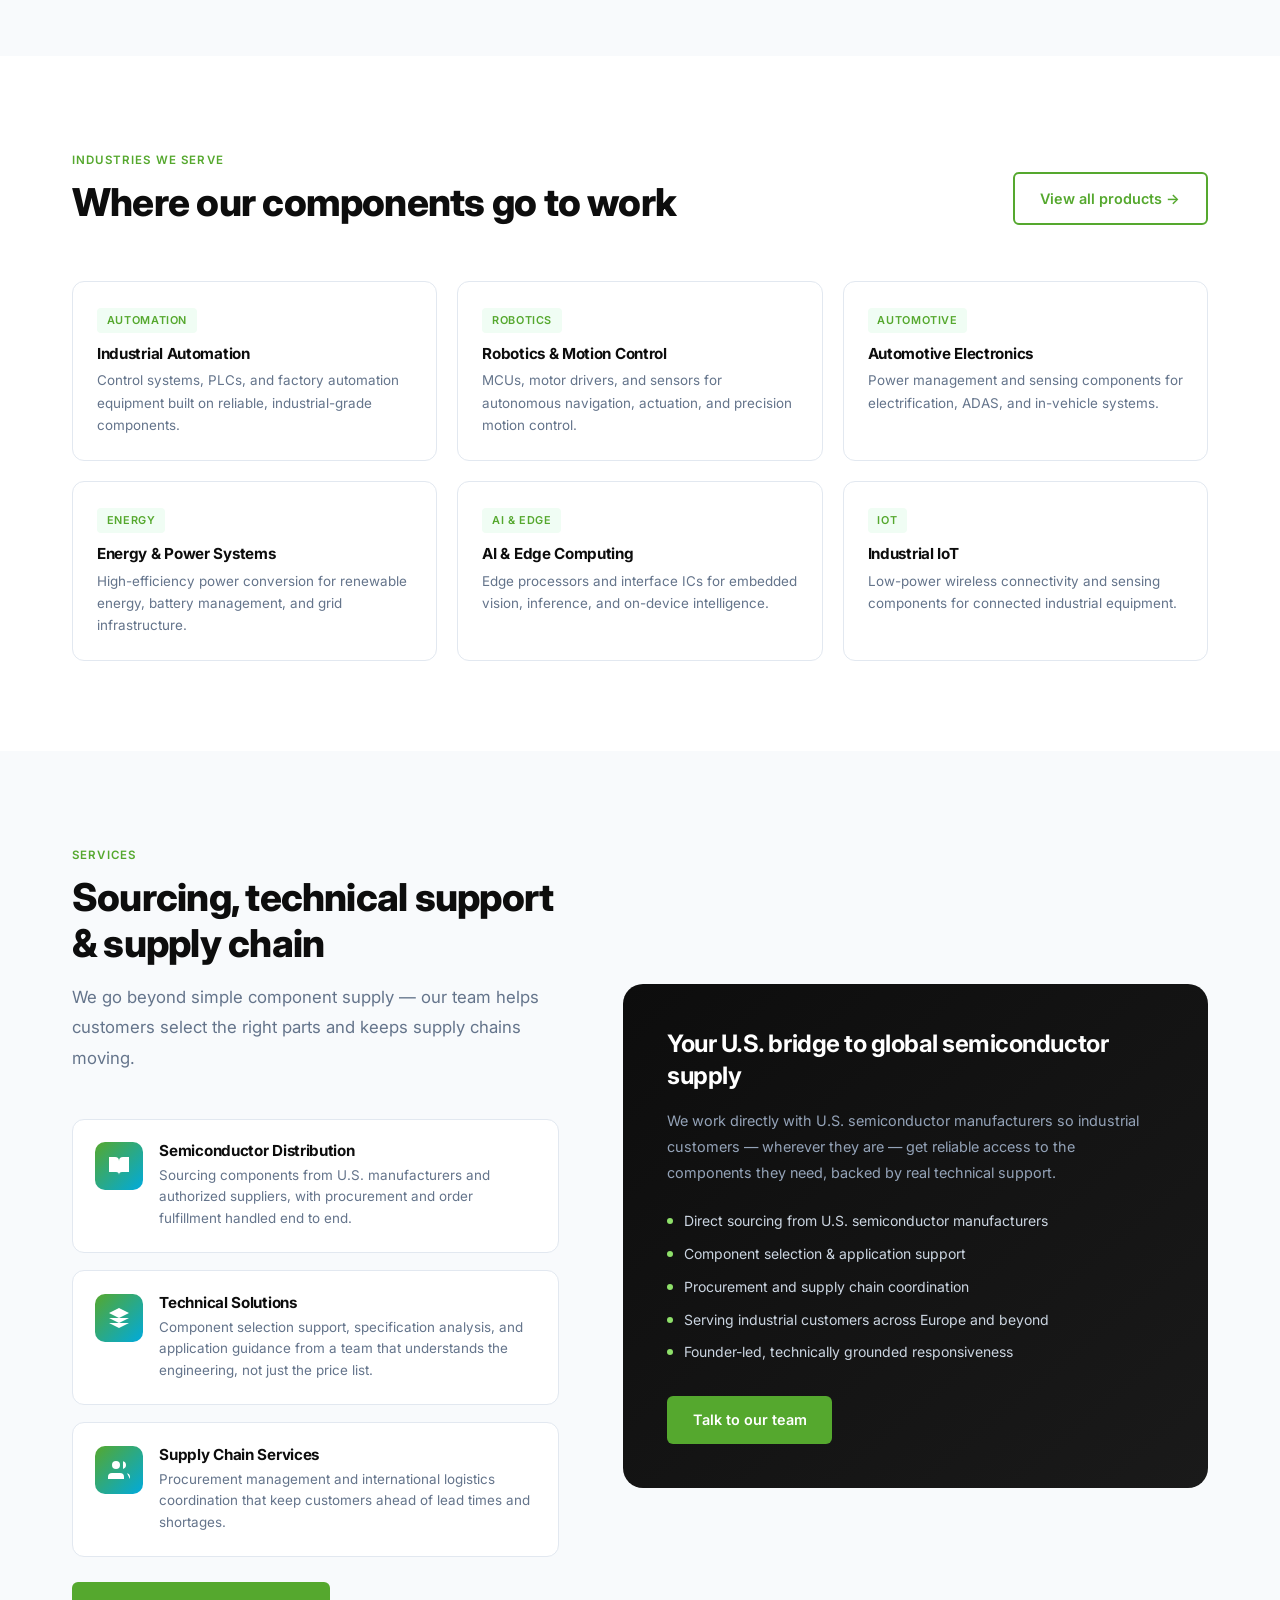
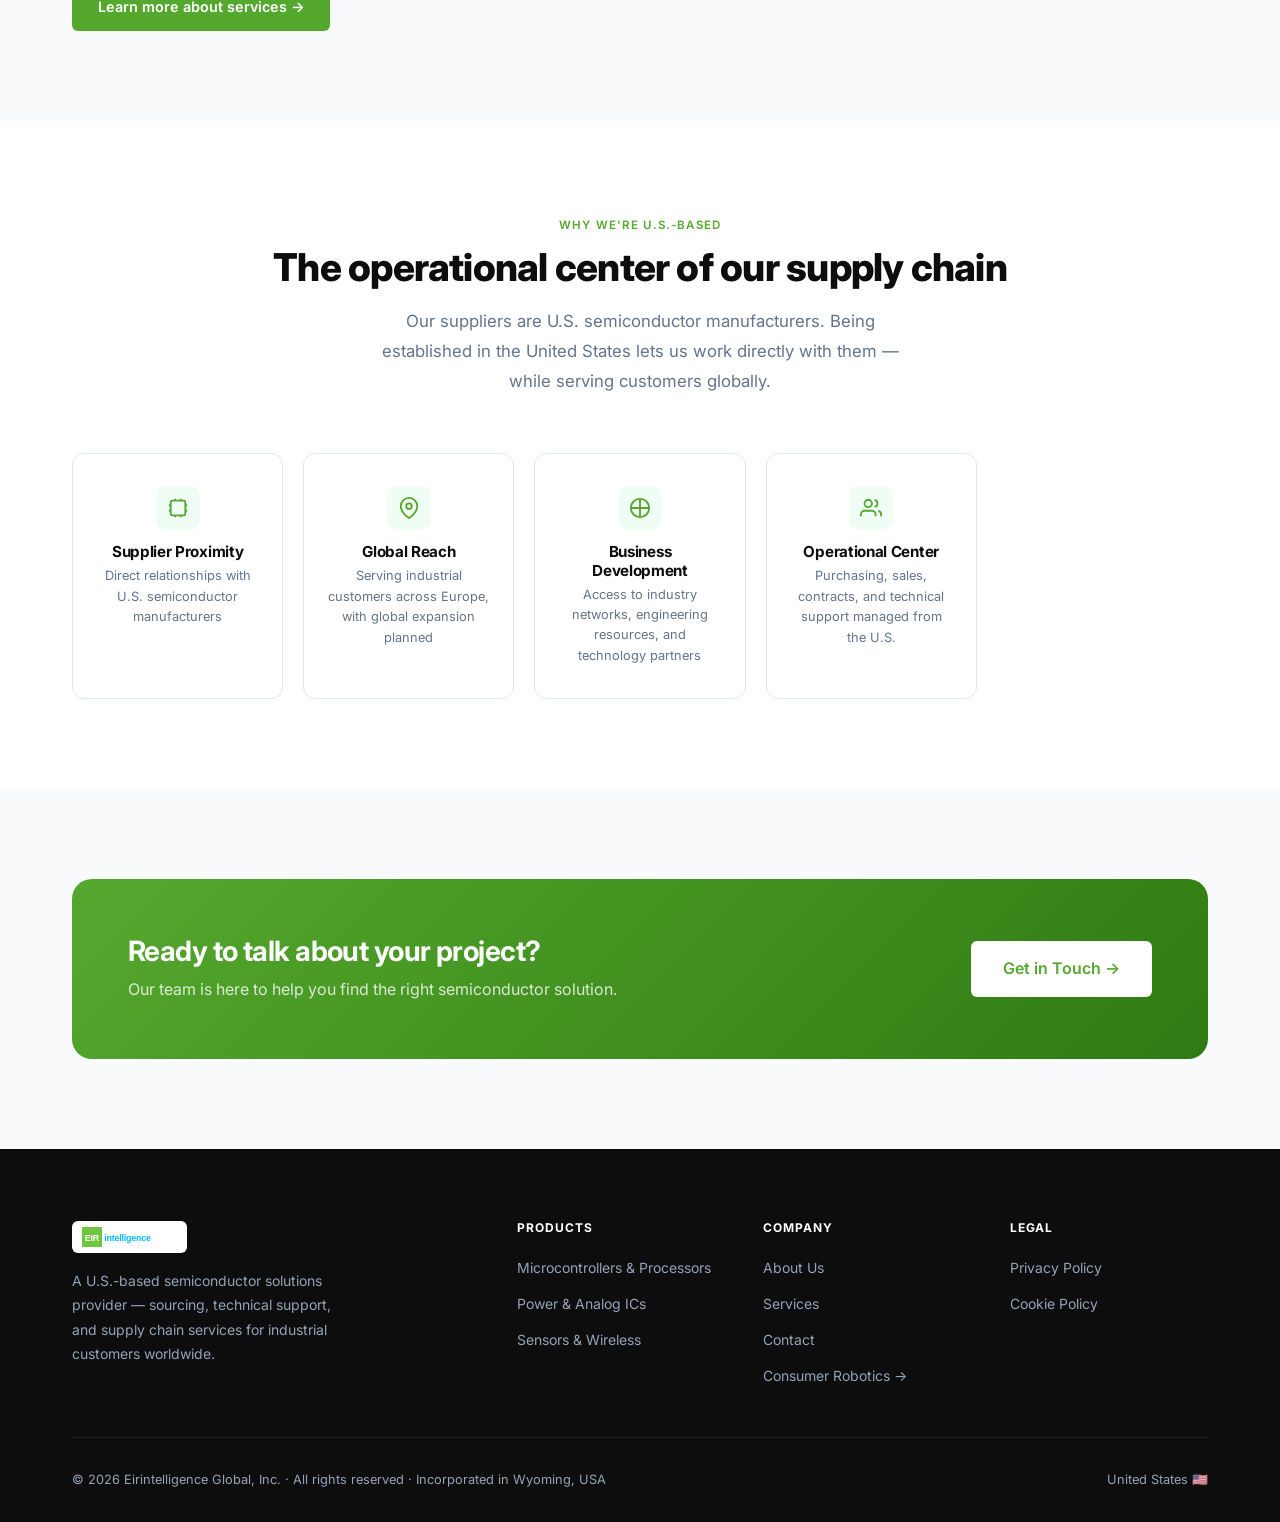
==== commit a5f75347: "Rebuild eirintelligence.com as semiconductor solutions site Repositions the site from consumer robot" ====
--- a/index.html
+++ b/index.html
@@ -3,970 +3,573 @@
 <head>
   <meta charset="UTF-8" />
   <meta name="viewport" content="width=device-width, initial-scale=1.0" />
-  <title>Eirintelligence – Intelligent Robots That Actually Work For You</title>
-  <meta name="description" content="Eirintelligence designs AI-powered task robots for home and business — robotic lawn mowers, pool skimmers, and more. Smart, sustainable, and built to work." />
-  <meta property="og:title" content="Eirintelligence – Intelligent Robots That Actually Work For You" />
-  <meta property="og:description" content="AI-powered task robots for home and business. Purpose-built to do the jobs you'd rather skip." />
+  <title>Eirintelligence Global | U.S. Semiconductor Solutions Provider</title>
+  <meta name="description" content="Eirintelligence Global is a U.S.-based semiconductor solutions provider — sourcing components from American manufacturers and delivering distribution, technical support, and supply chain services to industrial customers worldwide." />
+  <meta property="og:title" content="Eirintelligence Global | U.S. Semiconductor Solutions Provider" />
+  <meta property="og:description" content="Sourcing semiconductor components from U.S. manufacturers and delivering distribution, technical solutions, and supply chain services to industrial customers worldwide." />
   <meta property="og:type" content="website" />
   <link rel="preconnect" href="https://fonts.googleapis.com" />
-  <link href="https://fonts.googleapis.com/css2?family=Assistant:wght@300;400;500;600;700;800&display=swap" rel="stylesheet" />
-  <link rel="icon" type="image/svg+xml" href="assets/favicon.svg">
-  <link rel="stylesheet" href="assets/style.css">
+  <link rel="preconnect" href="https://fonts.gstatic.com" crossorigin />
+  <link href="https://fonts.googleapis.com/css2?family=Inter:wght@300;400;500;600;700;800&display=swap" rel="stylesheet" />
+  <link rel="icon" type="image/svg+xml" href="assets/favicon.svg" />
+  <link rel="stylesheet" href="css/style.css" />
   <style>
-    *, *::before, *::after { box-sizing: border-box; margin: 0; padding: 0; }
-
-    :root {
-      --green:      #6DC63E;
-      --green-dark: #55A82E;
-      --green-light:#f0fdf4;
-      --cyan:       #00AADD;
-      --dark:       #0d0d0d;
-      --dark-2:     #1a1a1a;
-      --dark-3:     #242424;
-      --mid:        #444;
-      --light-gray: #f6f6f6;
-      --border:     #e8e8e8;
-      --text:       #111;
-      --muted:      #666;
-      --white:      #fff;
-      --font:       'Assistant', sans-serif;
-    }
-
-    html { scroll-behavior: smooth; }
-    body {
-      font-family: var(--font);
-      color: var(--text);
-      background: var(--white);
-      line-height: 1.65;
-      -webkit-font-smoothing: antialiased;
-    }
-
-    /* ─────────────────────────────────────────
-       NAV
-    ───────────────────────────────────────── */
-    nav {
-      position: fixed; top: 0; left: 0; right: 0; z-index: 200;
-      background: rgba(255,255,255,0.96);
-      border-bottom: 1px solid var(--border);
-      backdrop-filter: blur(12px);
-      transition: box-shadow 0.3s;
-    }
-    nav.scrolled { box-shadow: 0 2px 20px rgba(0,0,0,0.08); }
-    .nav-inner {
-      max-width: 1200px; margin: 0 auto;
-      padding: 0 28px; height: 68px;
-      display: flex; align-items: center; justify-content: space-between;
-    }
-    .logo {
-      display: flex; align-items: center;
-      text-decoration: none; gap: 0; flex-shrink: 0;
-    }
-    .logo-eir {
-      background: var(--green); color: #fff;
-      font-weight: 800; font-size: 20px;
-      width: 36px; height: 36px;
-      display: inline-flex; align-items: center; justify-content: center;
-      letter-spacing: -2px; padding-left: 1px;
-      flex-shrink: 0; line-height: 1;
-    }
-    .logo-int {
-      color: var(--cyan); font-size: 22px;
-      font-weight: 700; padding-left: 4px;
-      line-height: 1;
-    }
-    .nav-links {
-      display: flex; align-items: center;
-      gap: 32px; list-style: none;
-    }
-    .nav-links a {
-      text-decoration: none; color: var(--text);
-      font-size: 15px; font-weight: 500;
-      transition: color 0.2s;
-    }
-    .nav-links a:hover { color: var(--green); }
-    .nav-right { display: flex; align-items: center; gap: 16px; }
-    .nav-shop {
+    /* ── Hero ── */
+    .hero {
+      min-height: 100vh;
+      display: flex;
+      align-items: center;
+      background: linear-gradient(140deg, #0d0d0d 0%, #1a1a1a 55%, #090909 100%);
+      position: relative;
+      overflow: hidden;
+      padding: 100px 0 60px;
+    }
+    .hero::before {
+      content: '';
+      position: absolute;
+      width: 700px; height: 700px;
+      background: radial-gradient(circle, rgba(109,198,62,0.18) 0%, transparent 65%);
+      top: -160px; right: -120px; border-radius: 50%;
+    }
+    .hero::after {
+      content: '';
+      position: absolute;
+      width: 450px; height: 450px;
+      background: radial-gradient(circle, rgba(0,170,221,0.12) 0%, transparent 65%);
+      bottom: -80px; left: 8%; border-radius: 50%;
+    }
+    .hero-inner {
+      position: relative; z-index: 1;
+      display: grid;
+      grid-template-columns: 1fr 1fr;
+      gap: 4rem;
+      align-items: center;
+    }
+    .hero-badge {
+      display: inline-flex;
+      align-items: center;
+      gap: 8px;
+      background: rgba(109,198,62,0.15);
+      border: 1px solid rgba(109,198,62,0.3);
+      color: #8ee06a;
+      font-size: 0.78rem;
+      font-weight: 600;
+      letter-spacing: 0.04em;
+      padding: 0.38rem 0.9rem;
+      border-radius: 20px;
+      margin-bottom: 1.5rem;
+    }
+    .hero-badge::before {
+      content: '';
+      width: 6px; height: 6px;
+      background: #8ee06a;
+      border-radius: 50%;
+      animation: pulse-dot 2s infinite;
+    }
+    .hero h1 {
+      font-size: clamp(2.4rem, 4.5vw, 3.6rem);
+      font-weight: 800;
+      color: white;
+      line-height: 1.13;
+      letter-spacing: -0.035em;
+      margin-bottom: 1.35rem;
+    }
+    .hero h1 em {
+      font-style: normal;
+      background: linear-gradient(90deg, #8ee06a, #00AADD);
+      -webkit-background-clip: text;
+      -webkit-text-fill-color: transparent;
+      background-clip: text;
+    }
+    .hero-desc {
+      color: #94a3b8;
+      font-size: 1.05rem;
+      line-height: 1.8;
+      margin-bottom: 2.5rem;
+      max-width: 490px;
+    }
+    .hero-btns { display: flex; gap: 1rem; flex-wrap: wrap; }
+
+    /* Hero visual */
+    .hero-visual { display: flex; justify-content: center; align-items: center; }
+    .orbit-rig { width: 380px; height: 380px; position: relative; }
+    .orbit {
+      position: absolute;
+      border: 1px solid rgba(109,198,62,0.2);
+      border-radius: 50%;
+    }
+    .orbit:nth-child(1) { inset: 0; animation: spin 22s linear infinite; }
+    .orbit:nth-child(2) { inset: 15%; animation: spin 15s linear infinite reverse; }
+    .orbit:nth-child(3) { inset: 30%; animation: spin 9s linear infinite; }
+    @keyframes spin { to { transform: rotate(360deg); } }
+    .orbit-dot {
+      position: absolute;
+      width: 10px; height: 10px;
+      border-radius: 50%;
+      top: -5px; left: 50%;
+      transform: translateX(-50%);
+    }
+    .orbit:nth-child(1) .orbit-dot { background: var(--accent); box-shadow: 0 0 14px var(--accent); }
+    .orbit:nth-child(2) .orbit-dot { background: #00AADD; box-shadow: 0 0 14px #00AADD; }
+    .orbit:nth-child(3) .orbit-dot { background: #8b5cf6; box-shadow: 0 0 14px #8b5cf6; }
+    .orbit-center {
+      position: absolute; inset: 0;
+      display: flex; align-items: center; justify-content: center;
+    }
+    .orbit-core {
+      width: 100px; height: 100px;
+      background: linear-gradient(135deg, var(--accent), #00AADD);
+      border-radius: 22px;
+      display: flex; align-items: center; justify-content: center;
+      box-shadow: 0 0 60px rgba(109,198,62,0.5), 0 0 120px rgba(0,170,221,0.2);
+    }
+    .orbit-core svg { width: 56px; height: 56px; }
+
+    /* ── Product categories (home) ── */
+    .cat-grid {
+      display: grid;
+      grid-template-columns: repeat(3, 1fr);
+      gap: 1.5rem;
+    }
+    .cat-card {
+      background: white;
+      border: 1px solid var(--border);
+      border-radius: var(--radius);
+      padding: 2rem;
+      transition: all var(--transition);
+      overflow: hidden;
+    }
+    .cat-card:hover {
+      border-color: var(--accent);
+      box-shadow: 0 8px 32px rgba(85,168,46,0.1);
+      transform: translateY(-3px);
+    }
+    .cat-card-visual {
+      width: calc(100% + 4rem);
+      height: 140px;
+      margin: -2rem -2rem 1.25rem;
+      display: flex; align-items: center; justify-content: center;
+      border-radius: var(--radius) var(--radius) 0 0;
+    }
+    .cat-card-visual svg { width: 52px; height: 52px; }
+    .cat-card h3 { font-size: 1.15rem; margin: 0 0 0.5rem; }
+    .cat-card p { font-size: 0.875rem; color: var(--text-muted); line-height: 1.7; }
+    .cat-card .cat-link {
       display: inline-flex; align-items: center; gap: 6px;
-      background: var(--dark); color: #fff;
-      text-decoration: none; font-size: 14px; font-weight: 700;
-      padding: 9px 20px; border-radius: 4px;
-      transition: background 0.2s;
-    }
-    .nav-shop:hover { background: var(--green); color: var(--dark); }
-    .nav-shop svg { transition: transform 0.2s; }
-    .nav-shop:hover svg { transform: translateX(2px); }
-
-    /* Mobile hamburger */
-    .hamburger {
-      display: none; flex-direction: column;
-      gap: 5px; cursor: pointer;
-      background: none; border: none; padding: 6px;
-    }
-    .hamburger span {
-      display: block; width: 22px; height: 2px;
-      background: var(--text); border-radius: 2px;
-      transition: all 0.3s;
-    }
-    .hamburger.open span:nth-child(1) { transform: rotate(45deg) translate(5px, 5px); }
-    .hamburger.open span:nth-child(2) { opacity: 0; }
-    .hamburger.open span:nth-child(3) { transform: rotate(-45deg) translate(5px, -5px); }
-
-    .mobile-menu {
-      display: none; position: fixed;
-      top: 68px; left: 0; right: 0; bottom: 0;
-      background: #fff; z-index: 199;
-      padding: 32px 28px;
-      flex-direction: column; gap: 8px;
-    }
-    .mobile-menu.open { display: flex; }
-    .mobile-menu a {
-      text-decoration: none; color: var(--text);
-      font-size: 22px; font-weight: 600;
-      padding: 14px 0;
-      border-bottom: 1px solid var(--border);
-      transition: color 0.2s;
-    }
-    .mobile-menu a:hover { color: var(--green); }
-    .mobile-menu .mobile-shop {
-      margin-top: 24px;
-      display: inline-flex; align-items: center; gap: 8px;
-      background: var(--dark); color: #fff;
-      font-size: 16px; font-weight: 700;
-      padding: 14px 28px; border-radius: 4px;
-      width: fit-content;
-    }
-
-    /* ─────────────────────────────────────────
-       HERO
-    ───────────────────────────────────────── */
-    .hero {
-      background: var(--dark);
-      padding: 68px 0 0;
-      display: flex; align-items: center;
-      overflow: hidden; position: relative;
-    }
-    .hero-glow-1 {
-      position: absolute; top: -150px; right: -100px;
-      width: 650px; height: 650px;
-      background: radial-gradient(circle, rgba(0,170,220,0.14) 0%, transparent 70%);
-      pointer-events: none;
-    }
-    .hero-glow-2 {
-      position: absolute; bottom: -100px; left: -100px;
-      width: 500px; height: 500px;
-      background: radial-gradient(circle, rgba(109,198,62,0.07) 0%, transparent 70%);
-      pointer-events: none;
-    }
-    .hero-inner {
-      max-width: 1200px; margin: 0 auto;
-      padding: 56px 28px;
-      display: grid; grid-template-columns: 1fr 1fr;
-      gap: 60px; align-items: center;
-      position: relative; z-index: 1;
-    }
-    .hero-eyebrow {
-      font-size: 11px; font-weight: 700; letter-spacing: 2.5px;
-      text-transform: uppercase; color: var(--green);
-      margin-bottom: 20px; display: block;
-    }
-    .hero h1 {
-      font-size: clamp(34px, 4vw, 54px);
-      font-weight: 800; line-height: 1.12;
-      color: var(--white); margin-bottom: 24px;
-      letter-spacing: -1.5px;
-    }
-    .hero h1 em { color: var(--green); font-style: normal; }
-    .hero-p {
-      font-size: 17px; color: rgba(255,255,255,0.6);
-      max-width: 460px; margin-bottom: 44px; line-height: 1.75;
-    }
-    .hero-actions { display: flex; gap: 14px; flex-wrap: wrap; }
-    .btn-green {
-      display: inline-flex; align-items: center; gap: 8px;
-      background: var(--green); color: var(--dark);
-      text-decoration: none; font-size: 15px; font-weight: 700;
-      padding: 14px 28px; border-radius: 4px;
-      transition: background 0.2s, transform 0.15s;
-    }
-    .btn-green:hover { background: #7DD64E; transform: translateY(-1px); }
-    .btn-ghost {
-      display: inline-flex; align-items: center; gap: 8px;
-      background: transparent; color: rgba(255,255,255,0.85);
-      text-decoration: none; font-size: 15px; font-weight: 600;
-      padding: 14px 28px; border-radius: 4px;
-      border: 1.5px solid rgba(255,255,255,0.2);
-      transition: border-color 0.2s, color 0.2s;
-    }
-    .btn-ghost:hover { border-color: rgba(255,255,255,0.6); color: #fff; }
-    .hero-image-wrap {
-      display: flex; justify-content: center; align-items: center;
-      position: relative;
-    }
-    .hero-image-halo {
-      position: absolute;
-      width: 520px; height: 300px;
-      background: radial-gradient(ellipse, rgba(0,170,220,0.24) 0%, rgba(0,100,180,0.12) 55%, transparent 75%);
-      border-radius: 50%;
-    }
-    /* Pool water ripple rings */
-    .pool-ripple {
-      position: absolute; border-radius: 50%;
-      border: 1.5px solid rgba(0,190,230,0.25);
-      top: 50%; left: 50%;
-      transform: translate(-50%, -50%);
-      animation: ripple-out 4s ease-out infinite;
-    }
-    .pool-ripple:nth-child(2) { animation-delay: 1.3s; }
-    .pool-ripple:nth-child(3) { animation-delay: 2.6s; }
-    @keyframes ripple-out {
-      0%   { width: 80px; height: 50px; opacity: 0.6; }
-      100% { width: 520px; height: 320px; opacity: 0; }
-    }
-    /* Water surface shimmer line */
-    .pool-waterline {
-      position: absolute; bottom: 28%; left: 10%; right: 10%;
-      height: 1px;
-      background: linear-gradient(90deg, transparent, rgba(0,200,240,0.35) 30%, rgba(0,200,240,0.5) 50%, rgba(0,200,240,0.35) 70%, transparent);
-      animation: shimmer 3s ease-in-out infinite;
-    }
-    @keyframes shimmer {
-      0%, 100% { opacity: 0.4; }
-      50%       { opacity: 1; }
-    }
-    .hero-image-wrap img {
-      width: 100%; max-width: 500px;
-      position: relative; z-index: 1;
-      animation: float 5s ease-in-out infinite;
-      filter: drop-shadow(0 28px 56px rgba(0,170,220,0.35));
-    }
-    @keyframes float {
-      0%, 100% { transform: translateY(0px); }
-      50%       { transform: translateY(-12px); }
-    }
-
-    /* ─────────────────────────────────────────
-       STATS BAND
-    ───────────────────────────────────────── */
-    .stats-band {
-      background: var(--dark-2);
-      border-bottom: 1px solid #232323;
-      padding: 0;
-    }
-    .stats-inner {
-      max-width: 1200px; margin: 0 auto;
-      padding: 0 28px;
-      display: flex; align-items: stretch; flex-wrap: wrap;
-    }
-    .stat-block {
-      flex: 1 1 180px;
-      display: flex; align-items: center; gap: 12px;
-      padding: 22px 24px;
-      border-right: 1px solid #282828;
-    }
-    .stat-block:last-child { border-right: none; }
-    .stat-ico {
-      width: 36px; height: 36px; flex-shrink: 0;
-      background: rgba(109,198,62,0.1); border-radius: 8px;
+      font-size: 0.84rem; font-weight: 600; color: var(--accent);
+      margin-top: 1rem;
+      transition: gap var(--transition);
+    }
+    .cat-card:hover .cat-link { gap: 10px; }
+
+    /* ── Industries (home) ── */
+    .fp-grid {
+      display: grid;
+      grid-template-columns: repeat(auto-fill, minmax(300px, 1fr));
+      gap: 1.25rem;
+    }
+    .fp-card {
+      background: white;
+      border: 1px solid var(--border);
+      border-radius: var(--radius);
+      padding: 1.5rem;
+      transition: all var(--transition);
+    }
+    .fp-card:hover {
+      border-color: var(--accent);
+      box-shadow: 0 4px 20px rgba(85,168,46,0.08);
+    }
+    .fp-tag {
+      display: inline-block;
+      font-size: 0.68rem; font-weight: 600;
+      letter-spacing: 0.06em; text-transform: uppercase;
+      color: var(--accent); background: var(--accent-light);
+      padding: 0.22rem 0.6rem; border-radius: 4px;
+      margin-bottom: 0.75rem;
+    }
+    .fp-card h4 { font-size: 0.95rem; margin-bottom: 0.4rem; }
+    .fp-card p { font-size: 0.84rem; color: var(--text-muted); line-height: 1.65; }
+
+    /* ── Services strip (home) ── */
+    .services-strip {
+      display: grid;
+      grid-template-columns: 1fr 1.2fr;
+      gap: 4rem;
+      align-items: center;
+    }
+    .svc-list { display: flex; flex-direction: column; gap: 1.1rem; }
+    .svc-item {
+      display: flex; gap: 1rem;
+      padding: 1.4rem;
+      border: 1px solid var(--border);
+      border-radius: var(--radius);
+      background: white;
+      transition: all var(--transition);
+    }
+    .svc-item:hover { border-color: var(--accent); }
+    .svc-item h4 { font-size: 0.95rem; margin-bottom: 0.3rem; }
+    .svc-item p { font-size: 0.84rem; color: var(--text-muted); line-height: 1.6; }
+
+    .svc-panel {
+      background: linear-gradient(140deg, var(--primary), var(--primary-light));
+      border-radius: var(--radius-lg);
+      padding: 2.75rem;
+      color: #94a3b8;
+    }
+    .svc-panel h3 { font-size: 1.5rem; color: white; margin-bottom: 1rem; line-height: 1.35; }
+    .svc-panel p { font-size: 0.9rem; line-height: 1.8; margin-bottom: 1.5rem; }
+    .svc-bullets { display: flex; flex-direction: column; gap: 0.65rem; margin-bottom: 2rem; }
+    .svc-bullet {
+      display: flex; align-items: center; gap: 0.65rem;
+      font-size: 0.875rem; color: #cbd5e1;
+    }
+    .svc-bullet::before {
+      content: '';
+      width: 6px; height: 6px;
+      background: #8ee06a; border-radius: 50%; flex-shrink: 0;
+    }
+
+    /* ── Why US-based ── */
+    .partners-strip {
+      display: grid;
+      grid-template-columns: repeat(auto-fill, minmax(180px, 1fr));
+      gap: 1.25rem;
+    }
+    .partner-tile {
+      background: white;
+      border: 1px solid var(--border);
+      border-radius: var(--radius);
+      padding: 2rem 1.5rem;
+      text-align: center;
+      transition: all var(--transition);
+    }
+    .partner-tile:hover {
+      border-color: var(--accent);
+      box-shadow: var(--shadow);
+      transform: translateY(-2px);
+    }
+    .partner-tile-ico {
+      width: 44px; height: 44px; border-radius: 10px;
+      background: var(--accent-light);
       display: flex; align-items: center; justify-content: center;
-    }
-    .stat-ico svg { width: 18px; height: 18px; stroke: var(--green); fill: none; stroke-width: 2; }
-    .stat-label { font-size: 13px; font-weight: 600; color: rgba(255,255,255,0.75); }
-
-    /* ─────────────────────────────────────────
-       SHARED SECTION STYLES
-    ───────────────────────────────────────── */
-    section { padding: 96px 0; }
-    .wrap { max-width: 1200px; margin: 0 auto; padding: 0 28px; }
-    .sec-label {
-      display: block; font-size: 11px; font-weight: 700;
-      letter-spacing: 2.5px; text-transform: uppercase;
-      color: var(--green); margin-bottom: 14px;
-    }
-    .sec-title {
-      font-size: clamp(28px, 3.5vw, 44px);
-      font-weight: 800; line-height: 1.15;
-      letter-spacing: -0.5px; margin-bottom: 14px;
-    }
-    .sec-sub {
-      font-size: 17px; color: var(--muted);
-      max-width: 560px; line-height: 1.75;
-    }
-    .sec-header-center { text-align: center; }
-    .sec-header-center .sec-sub { margin: 0 auto 60px; }
-    .sec-header { margin-bottom: 56px; }
-
-    /* fade-in */
-    .fade-in {
-      opacity: 0; transform: translateY(24px);
-      transition: opacity 0.6s ease, transform 0.6s ease;
-    }
-    .fade-in.visible { opacity: 1; transform: none; }
-
-    /* ─────────────────────────────────────────
-       PRODUCTS
-    ───────────────────────────────────────── */
-    #products { background: var(--light-gray); }
-    .products-grid {
-      display: grid; grid-template-columns: 1fr 1fr; gap: 28px;
-    }
-    .prod-card {
-      background: var(--white); border-radius: 12px;
-      border: 1px solid var(--border); overflow: hidden;
-      transition: box-shadow 0.3s, transform 0.3s;
-      display: flex; flex-direction: column;
-    }
-    .prod-card:hover {
-      box-shadow: 0 24px 64px rgba(0,0,0,0.1);
-      transform: translateY(-5px);
-    }
-    .prod-img {
-      background: #f0f0f0;
-      height: 290px; padding: 40px;
-      display: flex; justify-content: center; align-items: center;
-    }
-    .prod-img img {
-      max-height: 210px; max-width: 100%;
-      object-fit: contain;
-    }
-    .prod-body { padding: 32px; flex: 1; display: flex; flex-direction: column; }
-    .prod-cat {
-      font-size: 11px; font-weight: 700; letter-spacing: 1.5px;
-      text-transform: uppercase; color: var(--cyan); margin-bottom: 8px;
-    }
-    .prod-badge-sold {
-      display: inline-block; font-size: 11px; font-weight: 700;
-      background: #fee2e2; color: #dc2626;
-      padding: 3px 10px; border-radius: 20px; margin-bottom: 12px;
-    }
-    .prod-badge-stock {
-      display: inline-block; font-size: 11px; font-weight: 700;
-      background: #dcfce7; color: #16a34a;
-      padding: 3px 10px; border-radius: 20px; margin-bottom: 12px;
-    }
-    .prod-name { font-size: 22px; font-weight: 700; margin-bottom: 10px; }
-    .prod-desc { font-size: 14px; color: var(--muted); line-height: 1.65; margin-bottom: 20px; }
-    .prod-features { list-style: none; margin-bottom: 28px; flex: 1; }
-    .prod-features li {
-      font-size: 13px; color: var(--muted);
-      padding: 5px 0; display: flex; align-items: center; gap: 9px;
-    }
-    .prod-features li::before {
-      content: ''; display: block; width: 6px; height: 6px;
-      background: var(--green); border-radius: 50%; flex-shrink: 0;
-    }
-    .prod-footer {
-      display: flex; align-items: center;
-      justify-content: flex-start; gap: 16px;
-      padding-top: 20px; border-top: 1px solid var(--border);
-      margin-top: auto;
-    }
-    .btn-dark {
-      display: inline-flex; align-items: center; gap: 6px;
-      background: var(--dark); color: #fff;
-      text-decoration: none; font-size: 14px; font-weight: 700;
-      padding: 11px 22px; border-radius: 4px;
-      transition: background 0.2s;
-      white-space: nowrap;
-    }
-    .btn-dark:hover { background: var(--green); color: var(--dark); }
-
-    /* ─────────────────────────────────────────
-       HOW IT WORKS
-    ───────────────────────────────────────── */
-    #how { background: var(--white); }
-    .steps {
-      display: grid; grid-template-columns: repeat(3, 1fr);
-      gap: 48px; position: relative;
-    }
-    .steps::before {
-      content: '';
-      position: absolute; top: 35px;
-      left: calc(16.66% + 16px); right: calc(16.66% + 16px);
-      height: 2px;
-      background: linear-gradient(90deg, var(--green), var(--cyan));
-    }
-    .step { text-align: center; }
-    .step-num {
-      width: 70px; height: 70px; border-radius: 50%;
-      background: var(--dark); color: #fff;
-      font-size: 24px; font-weight: 800;
-      display: flex; align-items: center; justify-content: center;
-      margin: 0 auto 24px; position: relative; z-index: 1;
-    }
-    .step-num.accent { background: var(--green); color: var(--dark); }
-    .step h3 { font-size: 18px; font-weight: 700; margin-bottom: 10px; }
-    .step p { font-size: 14px; color: var(--muted); line-height: 1.7; }
-
-    /* ─────────────────────────────────────────
-       TECHNOLOGY
-    ───────────────────────────────────────── */
-    #tech { background: var(--dark); }
-    #tech .sec-label { color: var(--green); }
-    #tech .sec-title { color: var(--white); }
-    #tech .sec-sub { color: rgba(255,255,255,0.5); margin-bottom: 60px; }
-    .tech-grid {
-      display: grid; grid-template-columns: repeat(3, 1fr); gap: 20px;
-    }
-    .tech-card {
-      background: var(--dark-2); border: 1px solid #252525;
-      border-radius: 10px; padding: 32px 28px;
-      transition: border-color 0.3s, transform 0.25s;
-    }
-    .tech-card:hover { border-color: var(--green); transform: translateY(-4px); }
-    .tech-ico {
-      width: 48px; height: 48px; border-radius: 10px;
-      background: rgba(109,198,62,0.1);
-      display: flex; align-items: center; justify-content: center;
-      margin-bottom: 20px;
-    }
-    .tech-ico svg { width: 22px; height: 22px; stroke: var(--green); fill: none; stroke-width: 2; }
-    .tech-card h3 { font-size: 16px; font-weight: 700; color: #fff; margin-bottom: 10px; }
-    .tech-card p { font-size: 14px; color: rgba(255,255,255,0.45); line-height: 1.65; }
-
-    /* ─────────────────────────────────────────
-       HOME & BUSINESS
-    ───────────────────────────────────────── */
-    #audience { background: var(--light-gray); }
-    .audience-grid {
-      display: grid; grid-template-columns: 1fr 1fr; gap: 28px;
-    }
-    .aud-card {
-      border-radius: 12px; padding: 48px;
-      position: relative; overflow: hidden;
-    }
-    .aud-home {
-      background: linear-gradient(135deg, #f0fdf4, #dcfce7);
-      border: 1px solid #bbf7d0;
-    }
-    .aud-biz {
-      background: linear-gradient(135deg, #eff6ff, #dbeafe);
-      border: 1px solid #bfdbfe;
-    }
-    .aud-tag {
-      font-size: 11px; font-weight: 700; letter-spacing: 2px;
-      text-transform: uppercase; margin-bottom: 16px; display: block;
-    }
-    .aud-home .aud-tag { color: #15803d; }
-    .aud-biz  .aud-tag { color: #1d4ed8; }
-    .aud-card h3 { font-size: 26px; font-weight: 800; margin-bottom: 14px; line-height: 1.2; }
-    .aud-card p { font-size: 15px; color: var(--mid); line-height: 1.75; margin-bottom: 24px; }
-    .aud-list { list-style: none; margin-bottom: 32px; }
-    .aud-list li {
-      font-size: 14px; color: var(--mid);
-      padding: 6px 0;
-      border-bottom: 1px solid rgba(0,0,0,0.06);
-      display: flex; align-items: center; gap: 10px;
-    }
-    .aud-list li:last-child { border-bottom: none; }
-    .aud-home .aud-list li::before { content: '✓'; color: #16a34a; font-weight: 700; font-size: 13px; }
-    .aud-biz  .aud-list li::before { content: '✓'; color: #2563eb; font-weight: 700; font-size: 13px; }
-    .btn-green-sm {
-      display: inline-flex; align-items: center; gap: 6px;
-      background: var(--green); color: var(--dark);
-      text-decoration: none; font-size: 14px; font-weight: 700;
-      padding: 11px 22px; border-radius: 4px;
-      transition: background 0.2s;
-    }
-    .btn-green-sm:hover { background: #7DD64E; }
-
-    /* ─────────────────────────────────────────
-       CTA BANNER
-    ───────────────────────────────────────── */
-    .cta-section {
-      background: var(--green); padding: 88px 0;
-    }
-    .cta-inner { max-width: 800px; margin: 0 auto; padding: 0 28px; text-align: center; }
-    .cta-inner h2 {
-      font-size: clamp(28px, 4vw, 46px);
-      font-weight: 800; color: var(--dark);
-      margin-bottom: 14px; letter-spacing: -0.5px;
-    }
-    .cta-inner p {
-      font-size: 17px; color: rgba(0,0,0,0.55);
-      margin-bottom: 44px; line-height: 1.7;
-    }
-    .cta-btns { display: flex; gap: 14px; justify-content: center; flex-wrap: wrap; }
-    .btn-cta-dark {
-      display: inline-flex; align-items: center; gap: 6px;
-      background: var(--dark); color: #fff;
-      text-decoration: none; font-size: 15px; font-weight: 700;
-      padding: 14px 32px; border-radius: 4px;
-      transition: background 0.2s;
-    }
-    .btn-cta-dark:hover { background: #222; }
-    .btn-cta-outline {
-      display: inline-flex; align-items: center; gap: 6px;
-      background: transparent; color: var(--dark);
-      text-decoration: none; font-size: 15px; font-weight: 600;
-      padding: 14px 32px; border-radius: 4px;
-      border: 2px solid rgba(0,0,0,0.3);
-      transition: border-color 0.2s;
-    }
-    .btn-cta-outline:hover { border-color: var(--dark); }
-
-    /* ─────────────────────────────────────────
-       FOOTER
-    ───────────────────────────────────────── */
-    footer {
-      background: var(--dark); color: #fff;
-      padding: 64px 0 32px;
-    }
-    .footer-grid {
-      display: grid; grid-template-columns: 2fr 1fr 1fr 1fr;
-      gap: 40px; padding-bottom: 48px;
-      border-bottom: 1px solid #242424;
-    }
-    .footer-brand .logo { display: inline-flex; }
-    .footer-brand p {
-      font-size: 14px; color: rgba(255,255,255,0.4);
-      margin-top: 16px; line-height: 1.75; max-width: 280px;
-    }
-    .footer-col h5 {
-      font-size: 11px; font-weight: 700; letter-spacing: 2px;
-      text-transform: uppercase; color: rgba(255,255,255,0.35);
-      margin-bottom: 20px;
-    }
-    .footer-col ul { list-style: none; }
-    .footer-col li { margin-bottom: 12px; }
-    .footer-col a {
-      font-size: 14px; color: rgba(255,255,255,0.6);
-      text-decoration: none; transition: color 0.2s;
-    }
-    .footer-col a:hover { color: var(--green); }
-    .footer-bottom {
-      padding-top: 28px;
-      display: flex; justify-content: space-between;
-      align-items: center; gap: 12px; flex-wrap: wrap;
-    }
-    .footer-bottom p, .footer-bottom a {
-      font-size: 13px; color: rgba(255,255,255,0.28);
-      text-decoration: none; transition: color 0.2s;
-    }
-    .footer-bottom a:hover { color: rgba(255,255,255,0.55); }
-    .footer-sep { color: rgba(255,255,255,0.15); }
-
-    /* ─────────────────────────────────────────
-       RESPONSIVE
-    ───────────────────────────────────────── */
+      margin: 0 auto 0.85rem;
+    }
+    .partner-tile-ico svg { width: 22px; height: 22px; stroke: var(--accent); fill: none; stroke-width: 2; }
+    .partner-tile h4 { font-size: 0.95rem; margin-bottom: 0.3rem; }
+    .partner-tile p { font-size: 0.8rem; color: var(--text-muted); }
+
+    /* ── CTA banner ── */
+    .cta-banner {
+      background: linear-gradient(135deg, var(--accent), #2f7a12);
+      border-radius: var(--radius-lg);
+      padding: 3.5rem;
+      display: flex;
+      align-items: center;
+      justify-content: space-between;
+      gap: 2rem;
+      flex-wrap: wrap;
+    }
+    .cta-banner h2 { font-size: 1.75rem; color: white; margin-bottom: 0.5rem; }
+    .cta-banner p { color: rgba(255,255,255,0.8); font-size: 1rem; }
+
     @media (max-width: 960px) {
-      .hero-inner { grid-template-columns: 1fr; text-align: center; gap: 48px; }
-      .hero-p { margin-left: auto; margin-right: auto; }
-      .hero-actions { justify-content: center; }
-      .hero-image-wrap img { max-width: 380px; }
-      .products-grid { grid-template-columns: 1fr; }
-      .steps { grid-template-columns: 1fr; gap: 36px; }
-      .steps::before { display: none; }
-      .tech-grid { grid-template-columns: 1fr 1fr; }
-      .audience-grid { grid-template-columns: 1fr; }
-      .why-grid { grid-template-columns: 1fr 1fr; }
-      .footer-grid { grid-template-columns: 1fr 1fr; }
-      .nav-links { display: none; }
-      .hamburger { display: flex; }
-      .nav-shop { display: none; }
+      .hero-inner { grid-template-columns: 1fr; text-align: center; }
+      .hero-visual { display: none; }
+      .hero-btns { justify-content: center; }
+      .hero-desc { margin-left: auto; margin-right: auto; }
+      .cat-grid { grid-template-columns: 1fr; }
+      .services-strip { grid-template-columns: 1fr; }
+      .partners-strip { grid-template-columns: repeat(2, 1fr); }
     }
     @media (max-width: 600px) {
-      section { padding: 64px 0; }
-      .tech-grid { grid-template-columns: 1fr; }
-      .why-grid { grid-template-columns: 1fr 1fr; }
-      .footer-grid { grid-template-columns: 1fr; }
-      .stat-block { flex: 1 1 140px; padding: 18px 16px; }
-      .aud-card { padding: 32px 24px; }
-      .hero-image-wrap img { max-width: 280px; }
+      .partners-strip { grid-template-columns: repeat(2, 1fr); }
+      .cta-banner { text-align: center; justify-content: center; }
     }
   </style>
 </head>
 <body>
 
-<!-- ═══════════════════ NAVIGATION ═══════════════════ -->
-<nav id="nav">
+<!-- NAV -->
+<nav class="nav" id="mainNav">
   <div class="nav-inner">
-    <a href="https://eirintelligence.com" class="logo">
-      <img src="assets/logo.svg" alt="EIRintelligence" height="36">
+    <a href="index.html" class="logo">
+      <img src="assets/logo.svg" alt="Eirintelligence Global" class="nav-logo-img" />
     </a>
-    <ul class="nav-links">
-      <li><a href="https://shop.eirintelligence.com/">Shop</a></li>
-      <li><a href="https://shop.eirintelligence.com/collections/all">Products</a></li>
-      <li><a href="https://shop.eirintelligence.com/pages/contact">Contact</a></li>
+    <ul class="nav-links" id="navLinks">
+      <li><a href="index.html">Home</a></li>
+      <li><a href="products.html">Products</a></li>
+      <li><a href="services.html">Services</a></li>
       <li><a href="about.html">About</a></li>
+      <li class="nav-cta"><a href="contact.html">Get in Touch</a></li>
     </ul>
-    <div class="nav-right">
-      <a href="https://shop.eirintelligence.com/collections/all" class="nav-shop">
-        Shop Now
-        <svg width="14" height="14" viewBox="0 0 24 24" fill="none" stroke="currentColor" stroke-width="2.5"><path d="M5 12h14M12 5l7 7-7 7"/></svg>
-      </a>
-      <button class="hamburger" id="ham" aria-label="Menu">
-        <span></span><span></span><span></span>
-      </button>
-    </div>
+    <button class="hamburger" id="hamburger" aria-label="Toggle menu" aria-expanded="false">
+      <span></span><span></span><span></span>
+    </button>
   </div>
 </nav>
 
-<!-- Mobile Menu -->
-<div class="mobile-menu" id="mob">
-  <a href="https://shop.eirintelligence.com/">Shop</a>
-  <a href="https://shop.eirintelligence.com/collections/all">Products</a>
-  <a href="https://shop.eirintelligence.com/pages/contact">Contact</a>
-  <a href="about.html">About</a>
-  <a href="https://shop.eirintelligence.com/collections/all" class="mobile-shop">
-    Shop Now →
-  </a>
-</div>
-
-<!-- ═══════════════════ HERO ═══════════════════ -->
-<section class="hero" id="home">
-  <div class="hero-glow-1"></div>
-  <div class="hero-glow-2"></div>
-  <div class="hero-inner">
-    <div class="hero-text">
-      <span class="hero-eyebrow">Eirintelligence Global</span>
-      <h1>Intelligent robots that<br><em>actually work</em> for you.</h1>
-      <p class="hero-p">AI-powered task robots built for real life — not sci-fi. From your lawn to your pool, we make the chores disappear so you can focus on what matters.</p>
-      <div class="hero-actions">
-        <a href="https://shop.eirintelligence.com/collections/all" class="btn-green">
-          Explore Products
-          <svg width="14" height="14" viewBox="0 0 24 24" fill="none" stroke="currentColor" stroke-width="2.5"><path d="M5 12h14M12 5l7 7-7 7"/></svg>
-        </a>
-        <a href="#products" class="btn-ghost">See Our Robots ↓</a>
-      </div>
-    </div>
-    <div class="hero-image-wrap">
-      <div class="hero-image-halo"></div>
-      <div class="pool-ripple"></div>
-      <div class="pool-ripple"></div>
-      <div class="pool-ripple"></div>
-      <div class="pool-waterline"></div>
-      <img
-        src="https://shop.eirintelligence.com/cdn/shop/files/6.png?v=1772658380&width=800"
-        alt="Eirintelligence Robotic Pool Skimmer"
-        loading="eager"
-      />
+<!-- HERO -->
+<section class="hero">
+  <div class="container">
+    <div class="hero-inner">
+      <div>
+        <div class="hero-badge">Semiconductor Solutions Provider · United States</div>
+        <h1>Bridging U.S. semiconductor innovation with <em>global industry</em></h1>
+        <p class="hero-desc">Eirintelligence Global sources advanced semiconductor components from U.S. manufacturers and delivers distribution, technical support, and supply chain solutions to industrial customers worldwide.</p>
+        <div class="hero-btns">
+          <a href="products.html" class="btn btn-primary btn-lg">
+            <svg width="16" height="16" viewBox="0 0 24 24" fill="none" stroke="currentColor" stroke-width="2.5"><path d="M5 12h14M12 5l7 7-7 7"/></svg>
+            Explore Solutions
+          </a>
+          <a href="contact.html" class="btn btn-ghost btn-lg">Contact Us</a>
+        </div>
+      </div>
+
+      <div class="hero-visual">
+        <div class="orbit-rig">
+          <div class="orbit"><div class="orbit-dot"></div></div>
+          <div class="orbit"><div class="orbit-dot"></div></div>
+          <div class="orbit"><div class="orbit-dot"></div></div>
+          <div class="orbit-center">
+            <div class="orbit-core">
+              <svg viewBox="0 0 24 24" fill="none" stroke="white" stroke-width="1.6">
+                <rect x="7" y="7" width="10" height="10" rx="1.5"/>
+                <path d="M9 7V3M12 7V3M15 7V3M9 21v-4M12 21v-4M15 21v-4M7 9H3M7 12H3M7 15H3M21 9h-4M21 12h-4M21 15h-4"/>
+              </svg>
+            </div>
+          </div>
+        </div>
+      </div>
     </div>
   </div>
 </section>
 
-<!-- ═══════════════════ STATS BAND ═══════════════════ -->
-<div class="stats-band">
-  <div class="stats-inner">
-    <div class="stat-block">
-      <div class="stat-ico">
-        <svg viewBox="0 0 24 24"><circle cx="12" cy="12" r="3"/><path d="M12 1v2M12 21v2M4.22 4.22l1.42 1.42M18.36 18.36l1.42 1.42M1 12h2M21 12h2M4.22 19.78l1.42-1.42M18.36 5.64l1.42-1.42"/></svg>
-      </div>
-      <span class="stat-label">AI-Powered Navigation</span>
-    </div>
-    <div class="stat-block">
-      <div class="stat-ico">
-        <svg viewBox="0 0 24 24"><path d="M12 2a10 10 0 100 20A10 10 0 0012 2zm0 0v20M2 12h20"/></svg>
-      </div>
-      <span class="stat-label">Ships to the US &amp; Worldwide</span>
-    </div>
-    <div class="stat-block">
-      <div class="stat-ico">
-        <svg viewBox="0 0 24 24"><path d="M12 22s8-4 8-10V5l-8-3-8 3v7c0 6 8 10 8 10z"/></svg>
-      </div>
-      <span class="stat-label">European Safety Standards</span>
-    </div>
-    <div class="stat-block">
-      <div class="stat-ico">
-        <svg viewBox="0 0 24 24"><path d="M21 10c0 7-9 13-9 13s-9-6-9-13a9 9 0 0118 0z"/><circle cx="12" cy="10" r="3"/></svg>
-      </div>
-      <span class="stat-label">Headquartered in Ireland</span>
-    </div>
-  </div>
-</div>
-
-<!-- ═══════════════════ PRODUCTS ═══════════════════ -->
-<section id="products">
-  <div class="wrap">
-    <div class="sec-header-center fade-in">
-      <span class="sec-label">Our Robots</span>
-      <h2 class="sec-title">Built to do the work you'd rather skip</h2>
-      <p class="sec-sub">Each Eirintelligence robot is purpose-built for one task — and it does that task brilliantly.</p>
-    </div>
-
-    <div class="products-grid">
-      <!-- Robotic Pool Skimmer -->
-      <div class="prod-card fade-in">
-        <div class="prod-img" style="background:#e8f4f8;">
-          <img
-            src="https://shop.eirintelligence.com/cdn/shop/files/2.png?v=1772658380&width=600"
-            alt="Eirintelligence Robotic Pool Skimmer" loading="lazy"
-          />
-        </div>
-        <div class="prod-body">
-          <span class="prod-cat">Pool &amp; Pond Care</span>
-          <span class="prod-badge-stock">In Stock</span>
-          <h3 class="prod-name">Robotic Pool Skimmer</h3>
-          <p class="prod-desc">Solar-powered surface cleaner with 20+ hours of runtime. Keeps your pool crystal clear every day without any effort from you.</p>
-          <ul class="prod-features">
-            <li>10W solar charging + Type-C backup</li>
-            <li>20+ hours continuous battery life</li>
-            <li>Ultrasonic anti-collision system</li>
-            <li>Bluetooth &amp; App remote control (30m range)</li>
-            <li>IPX7 waterproof construction</li>
-            <li>Eco-friendly — near-zero running costs</li>
-          </ul>
-          <div class="prod-footer">
-            <a href="https://shop.eirintelligence.com/products/eirintelligence-robotic-pool-skimmer" class="btn-dark">
-              Shop Now →
-            </a>
-          </div>
-        </div>
-      </div>
-
-      <!-- Robotic Lawn Mower -->
-      <div class="prod-card fade-in">
-        <div class="prod-img">
-          <img
-            src="https://shop.eirintelligence.com/cdn/shop/files/3_f63afb81-3d9f-4c7f-8267-4c05a845cd56.png?v=1772659058&width=600"
-            alt="Eirintelligence Robotic Lawn Mower" loading="lazy"
-          />
-        </div>
-        <div class="prod-body">
-          <span class="prod-cat">Lawn Care</span>
-          <span class="prod-badge-sold">Sold Out — Back Soon</span>
-          <h3 class="prod-name">Robotic Lawn Mower</h3>
-          <p class="prod-desc">RTK precision mowing with centimetre-level accuracy. Covers up to 4,000 m² completely autonomously — rain or shine, even while you sleep.</p>
-          <ul class="prod-features">
-            <li>RTK navigation with 2cm precision</li>
-            <li>AI-powered 3D ToF obstacle avoidance</li>
-            <li>App control &amp; multi-zone scheduling</li>
-            <li>IPX6 waterproof + rain auto-return sensor</li>
-            <li>Adjustable cut height 25–60mm</li>
-            <li>Whisper-quiet — works day or night</li>
-          </ul>
-          <div class="prod-footer">
-            <a href="https://shop.eirintelligence.com/products/eirintelligence-robotic-lawn-mower" class="btn-dark">
-              View Details →
-            </a>
-          </div>
-        </div>
-      </div>
-    </div>
-
-    <div style="text-align:center; margin-top:48px;" class="fade-in">
-      <a href="https://shop.eirintelligence.com/collections/all" class="btn-green">
-        View All Products →
-      </a>
+<!-- PRODUCT CATEGORIES -->
+<section class="section section-alt">
+  <div class="container">
+    <div class="section-header">
+      <span class="label">Product Portfolio</span>
+      <h2 class="section-title">Semiconductor components for every application</h2>
+      <p class="section-desc">From embedded processors to power management and sensing, we supply the components that power industrial automation, robotics, and connected devices.</p>
+    </div>
+    <div class="cat-grid">
+      <div class="cat-card" data-reveal>
+        <div class="cat-card-visual" style="background:linear-gradient(135deg,#eafbe0,#d3f5c0);">
+          <svg viewBox="0 0 24 24" fill="none" stroke="#468f24" stroke-width="1.6"><rect x="6" y="6" width="12" height="12" rx="1.5"/><path d="M9 6V3M12 6V3M15 6V3M9 21v-3M12 21v-3M15 21v-3M6 9H3M6 12H3M6 15H3M21 9h-3M21 12h-3M21 15h-3"/></svg>
+        </div>
+        <h3>Microcontrollers &amp; Processors</h3>
+        <p>32-bit MCUs, embedded processors, and edge AI compute for real-time control, robotics, and industrial automation.</p>
+        <a href="products.html#mcu" class="cat-link">View microcontrollers →</a>
+      </div>
+      <div class="cat-card" data-reveal>
+        <div class="cat-card-visual" style="background:linear-gradient(135deg,#e0f7fb,#c3edf5);">
+          <svg viewBox="0 0 24 24" fill="none" stroke="#0891b2" stroke-width="1.6"><path d="M13 2L3 14h7l-1 8 11-14h-7l1-8z"/></svg>
+        </div>
+        <h3>Power &amp; Analog ICs</h3>
+        <p>DC-DC converters, voltage regulators, motor drivers, and analog signal conditioning for demanding industrial environments.</p>
+        <a href="products.html#power" class="cat-link">View power &amp; analog →</a>
+      </div>
+      <div class="cat-card" data-reveal>
+        <div class="cat-card-visual" style="background:linear-gradient(135deg,#f0eafe,#e2d3f9);">
+          <svg viewBox="0 0 24 24" fill="none" stroke="#7c3aed" stroke-width="1.6"><circle cx="12" cy="12" r="3"/><path d="M12 2v4M12 18v4M4.22 4.22l2.83 2.83M16.95 16.95l2.83 2.83M2 12h4M18 12h4M4.22 19.78l2.83-2.83M16.95 7.05l2.83-2.83"/></svg>
+        </div>
+        <h3>Sensors &amp; Wireless</h3>
+        <p>Position, motion, and environmental sensors alongside low-power RF and wireless connectivity for industrial IoT.</p>
+        <a href="products.html#sensors" class="cat-link">View sensors &amp; wireless →</a>
+      </div>
     </div>
   </div>
 </section>
 
-<!-- ═══════════════════ HOW IT WORKS ═══════════════════ -->
-<section id="how">
-  <div class="wrap">
-    <div class="sec-header-center fade-in">
-      <span class="sec-label">How It Works</span>
-      <h2 class="sec-title">Set it. Schedule it. Forget it.</h2>
-      <p class="sec-sub">Every Eirintelligence robot is designed to be running in minutes, then completely hands-off from there.</p>
-    </div>
-    <div class="steps">
-      <div class="step fade-in">
-        <div class="step-num">1</div>
-        <h3>Place &amp; Connect</h3>
-        <p>Unbox, place your robot, and pair it with the Eirintelligence app in minutes. No complex installation, no perimeter wires required.</p>
-      </div>
-      <div class="step fade-in">
-        <div class="step-num accent">2</div>
-        <h3>Set Your Schedule</h3>
-        <p>Define zones, set cleaning times, and customise preferences from your phone — from anywhere in the world, at any time.</p>
-      </div>
-      <div class="step fade-in">
-        <div class="step-num">3</div>
-        <h3>Relax &amp; Enjoy</h3>
-        <p>Your robot navigates autonomously, avoids all obstacles, returns to base when done, and sends you a status report. Job done.</p>
+<!-- INDUSTRIES WE SERVE -->
+<section class="section">
+  <div class="container">
+    <div class="section-header" style="display:flex;justify-content:space-between;align-items:flex-end;flex-wrap:wrap;gap:1rem;">
+      <div>
+        <span class="label">Industries We Serve</span>
+        <h2 class="section-title" style="margin-bottom:0">Where our components go to work</h2>
+      </div>
+      <a href="products.html" class="btn btn-outline">View all products →</a>
+    </div>
+    <div class="fp-grid">
+      <div class="fp-card" data-reveal>
+        <span class="fp-tag">Automation</span>
+        <h4>Industrial Automation</h4>
+        <p>Control systems, PLCs, and factory automation equipment built on reliable, industrial-grade components.</p>
+      </div>
+      <div class="fp-card" data-reveal>
+        <span class="fp-tag">Robotics</span>
+        <h4>Robotics &amp; Motion Control</h4>
+        <p>MCUs, motor drivers, and sensors for autonomous navigation, actuation, and precision motion control.</p>
+      </div>
+      <div class="fp-card" data-reveal>
+        <span class="fp-tag">Automotive</span>
+        <h4>Automotive Electronics</h4>
+        <p>Power management and sensing components for electrification, ADAS, and in-vehicle systems.</p>
+      </div>
+      <div class="fp-card" data-reveal>
+        <span class="fp-tag">Energy</span>
+        <h4>Energy &amp; Power Systems</h4>
+        <p>High-efficiency power conversion for renewable energy, battery management, and grid infrastructure.</p>
+      </div>
+      <div class="fp-card" data-reveal>
+        <span class="fp-tag">AI &amp; Edge</span>
+        <h4>AI &amp; Edge Computing</h4>
+        <p>Edge processors and interface ICs for embedded vision, inference, and on-device intelligence.</p>
+      </div>
+      <div class="fp-card" data-reveal>
+        <span class="fp-tag">IoT</span>
+        <h4>Industrial IoT</h4>
+        <p>Low-power wireless connectivity and sensing components for connected industrial equipment.</p>
       </div>
     </div>
   </div>
 </section>
 
-<!-- ═══════════════════ TECHNOLOGY ═══════════════════ -->
-<section id="tech">
-  <div class="wrap">
-    <div class="sec-header fade-in">
-      <span class="sec-label">Technology</span>
-      <h2 class="sec-title" style="color:#fff;">The intelligence inside</h2>
-      <p class="sec-sub">Proprietary AI and sensor systems engineered for real-world performance — not lab conditions.</p>
-    </div>
-    <div class="tech-grid">
-      <div class="tech-card fade-in">
-        <div class="tech-ico">
-          <svg viewBox="0 0 24 24"><circle cx="12" cy="12" r="3"/><path d="M12 1v2M12 21v2M4.22 4.22l1.42 1.42M18.36 18.36l1.42 1.42M1 12h2M21 12h2M4.22 19.78l1.42-1.42M18.36 5.64l1.42-1.42"/></svg>
-        </div>
-        <h3>RTK Precision Navigation</h3>
-        <p>Real-time kinematic GPS positioning delivers 2cm accuracy. Your robot always knows exactly where it is and optimises every route.</p>
-      </div>
-      <div class="tech-card fade-in">
-        <div class="tech-ico">
-          <svg viewBox="0 0 24 24"><polygon points="12 2 15.09 8.26 22 9.27 17 14.14 18.18 21.02 12 17.77 5.82 21.02 7 14.14 2 9.27 8.91 8.26 12 2"/></svg>
-        </div>
-        <h3>AI 3D Obstacle Avoidance</h3>
-        <p>Time-of-Flight and ultrasonic sensors work together to detect and avoid obstacles in real time — pets, toys, furniture, and more.</p>
-      </div>
-      <div class="tech-card fade-in">
-        <div class="tech-ico">
-          <svg viewBox="0 0 24 24"><rect x="5" y="2" width="14" height="20" rx="2"/><line x1="9" y1="7" x2="15" y2="7"/><line x1="9" y1="11" x2="15" y2="11"/><line x1="9" y1="15" x2="12" y2="15"/></svg>
-        </div>
-        <h3>Full App Control</h3>
-        <p>Schedule, monitor, and manage your robots from anywhere via the mobile app. Set zones, track progress, and receive real-time alerts.</p>
-      </div>
-      <div class="tech-card fade-in">
-        <div class="tech-ico">
-          <svg viewBox="0 0 24 24"><rect x="2" y="7" width="16" height="10" rx="2"/><path d="M22 11v2"/></svg>
-        </div>
-        <h3>25% Longer Battery Life</h3>
-        <p>LiFePO4 and automotive-grade Li-Ion cells with faster charging than any leading competitor. Run longer, charge faster, last longer.</p>
-      </div>
-      <div class="tech-card fade-in">
-        <div class="tech-ico">
-          <svg viewBox="0 0 24 24"><path d="M1 4v6h6M23 20v-6h-6"/><path d="M20.49 9A9 9 0 005.64 5.64L1 10M23 14l-4.64 4.36A9 9 0 013.51 15"/></svg>
-        </div>
-        <h3>Auto Return &amp; Resume</h3>
-        <p>Automatically docks when battery is low, then resumes from the exact same spot. No missed coverage, ever.</p>
-      </div>
-      <div class="tech-card fade-in">
-        <div class="tech-ico">
-          <svg viewBox="0 0 24 24"><circle cx="12" cy="12" r="5"/><path d="M12 1v3M12 20v3M4.22 4.22l2.12 2.12M17.66 17.66l2.12 2.12M1 12h3M20 12h3M4.22 19.78l2.12-2.12M17.66 6.34l2.12-2.12"/></svg>
-        </div>
-        <h3>Solar &amp; Sustainable Power</h3>
-        <p>Our pool skimmer runs on integrated solar panels. Eco-friendly operation with near-zero running costs and a minimal carbon footprint.</p>
+<!-- SERVICES -->
+<section class="section section-alt">
+  <div class="container">
+    <div class="services-strip">
+      <div class="svc-list">
+        <div class="section-header" style="margin-bottom:1.75rem">
+          <span class="label">Services</span>
+          <h2 class="section-title">Sourcing, technical support &amp; supply chain</h2>
+          <p class="section-desc">We go beyond simple component supply — our team helps customers select the right parts and keeps supply chains moving.</p>
+        </div>
+        <div class="svc-item" data-reveal>
+          <div class="icon-box grad">
+            <svg viewBox="0 0 24 24"><path d="M2 3h6a4 4 0 014 4v14a3 3 0 00-3-3H2z"/><path d="M22 3h-6a4 4 0 00-4 4v14a3 3 0 013-3h7z"/></svg>
+          </div>
+          <div>
+            <h4>Semiconductor Distribution</h4>
+            <p>Sourcing components from U.S. manufacturers and authorized suppliers, with procurement and order fulfillment handled end to end.</p>
+          </div>
+        </div>
+        <div class="svc-item" data-reveal>
+          <div class="icon-box grad">
+            <svg viewBox="0 0 24 24"><path d="M12 2L2 7l10 5 10-5-10-5zM2 17l10 5 10-5M2 12l10 5 10-5"/></svg>
+          </div>
+          <div>
+            <h4>Technical Solutions</h4>
+            <p>Component selection support, specification analysis, and application guidance from a team that understands the engineering, not just the price list.</p>
+          </div>
+        </div>
+        <div class="svc-item" data-reveal>
+          <div class="icon-box grad">
+            <svg viewBox="0 0 24 24"><path d="M17 21v-2a4 4 0 00-4-4H5a4 4 0 00-4 4v2"/><circle cx="9" cy="7" r="4"/><path d="M23 21v-2a4 4 0 00-3-3.87M16 3.13a4 4 0 010 7.75"/></svg>
+          </div>
+          <div>
+            <h4>Supply Chain Services</h4>
+            <p>Procurement management and international logistics coordination that keep customers ahead of lead times and shortages.</p>
+          </div>
+        </div>
+        <a href="services.html" class="btn btn-primary" style="align-self:flex-start;margin-top:0.5rem;">Learn more about services →</a>
+      </div>
+
+      <div class="svc-panel">
+        <h3>Your U.S. bridge to global semiconductor supply</h3>
+        <p>We work directly with U.S. semiconductor manufacturers so industrial customers — wherever they are — get reliable access to the components they need, backed by real technical support.</p>
+        <div class="svc-bullets">
+          <div class="svc-bullet">Direct sourcing from U.S. semiconductor manufacturers</div>
+          <div class="svc-bullet">Component selection &amp; application support</div>
+          <div class="svc-bullet">Procurement and supply chain coordination</div>
+          <div class="svc-bullet">Serving industrial customers across Europe and beyond</div>
+          <div class="svc-bullet">Founder-led, technically grounded responsiveness</div>
+        </div>
+        <a href="contact.html" class="btn btn-primary">Talk to our team</a>
       </div>
     </div>
   </div>
 </section>
 
-<!-- ═══════════════════ HOME & BUSINESS ═══════════════════ -->
-<section id="audience">
-  <div class="wrap">
-    <div class="sec-header-center fade-in">
-      <span class="sec-label">Who It's For</span>
-      <h2 class="sec-title">Designed for home. Scaled for business.</h2>
-      <p class="sec-sub">Whether you're a homeowner wanting a perfect garden or a hotel manager who needs spotless facilities every day — we have a robot for you.</p>
-    </div>
-    <div class="audience-grid">
-      <div class="aud-card aud-home fade-in">
-        <span class="aud-tag">For Home</span>
-        <h3>Your home, on autopilot.</h3>
-        <p>Spend your weekends doing what you love — not maintaining your yard or skimming your pool. Eirintelligence robots handle the outdoor chores quietly and reliably, every single day.</p>
-        <ul class="aud-list">
-          <li>Fully automated lawn mowing — no wires, no fuss</li>
-          <li>Pool surface cleaning on a daily schedule</li>
-          <li>Control and monitor from anywhere in the world</li>
-          <li>Whisper-quiet — won't disturb neighbours</li>
-          <li>Safe around children and pets</li>
-        </ul>
-        <a href="https://shop.eirintelligence.com/collections/all" class="btn-green-sm">Shop for Home →</a>
-      </div>
-      <div class="aud-card aud-biz fade-in">
-        <span class="aud-tag">For Business</span>
-        <h3>Reduce costs. Raise standards.</h3>
-        <p>Hotels, resorts, golf clubs, and commercial properties use Eirintelligence robots to maintain their grounds and water features to the highest standard — with significantly less staff overhead.</p>
-        <ul class="aud-list">
-          <li>Multi-zone scheduling for large properties</li>
-          <li>Consistent results, 7 days a week</li>
-          <li>Measurable reduction in labour costs</li>
-          <li>European safety certified for commercial use</li>
-          <li>Dedicated business support &amp; service</li>
-        </ul>
-        <a href="https://shop.eirintelligence.com/pages/contact" class="btn-green-sm">Get in Touch →</a>
+<!-- WHY U.S.-BASED -->
+<section class="section">
+  <div class="container">
+    <div class="section-header" style="text-align:center">
+      <span class="label">Why We're U.S.-Based</span>
+      <h2 class="section-title">The operational center of our supply chain</h2>
+      <p class="section-desc" style="margin:0 auto">Our suppliers are U.S. semiconductor manufacturers. Being established in the United States lets us work directly with them — while serving customers globally.</p>
+    </div>
+    <div class="partners-strip">
+      <div class="partner-tile" data-reveal>
+        <div class="partner-tile-ico"><svg viewBox="0 0 24 24"><rect x="4" y="4" width="16" height="16" rx="2"/><path d="M9 4V2M15 4V2M9 22v-2M15 22v-2M4 9H2M4 15H2M22 9h-2M22 15h-2"/></svg></div>
+        <h4>Supplier Proximity</h4>
+        <p>Direct relationships with U.S. semiconductor manufacturers</p>
+      </div>
+      <div class="partner-tile" data-reveal>
+        <div class="partner-tile-ico"><svg viewBox="0 0 24 24"><path d="M21 10c0 7-9 13-9 13s-9-6-9-13a9 9 0 0118 0z"/><circle cx="12" cy="10" r="3"/></svg></div>
+        <h4>Global Reach</h4>
+        <p>Serving industrial customers across Europe, with global expansion planned</p>
+      </div>
+      <div class="partner-tile" data-reveal>
+        <div class="partner-tile-ico"><svg viewBox="0 0 24 24"><path d="M12 2a10 10 0 100 20 10 10 0 000-20zm0 0v20M2 12h20"/></svg></div>
+        <h4>Business Development</h4>
+        <p>Access to industry networks, engineering resources, and technology partners</p>
+      </div>
+      <div class="partner-tile" data-reveal>
+        <div class="partner-tile-ico"><svg viewBox="0 0 24 24"><path d="M17 21v-2a4 4 0 00-4-4H5a4 4 0 00-4 4v2"/><circle cx="9" cy="7" r="4"/><path d="M23 21v-2a4 4 0 00-3-3.87M16 3.13a4 4 0 010 7.75"/></svg></div>
+        <h4>Operational Center</h4>
+        <p>Purchasing, sales, contracts, and technical support managed from the U.S.</p>
       </div>
     </div>
   </div>
 </section>
 
-<!-- ═══════════════════ CTA BANNER ═══════════════════ -->
-<div class="cta-section">
-  <div class="cta-inner fade-in">
-    <h2>Ready to put a robot to work?</h2>
-    <p>Explore our current lineup and find the right robot for your home or business — with free global shipping available.</p>
-    <div class="cta-btns">
-      <a href="https://shop.eirintelligence.com/collections/all" class="btn-cta-dark">
-        Shop All Products →
-      </a>
-      <a href="https://shop.eirintelligence.com/pages/contact" class="btn-cta-outline">
-        Contact Us
-      </a>
-    </div>
-  </div>
-</div>
-
-<!-- ═══════════════════ FOOTER ═══════════════════ -->
-<footer>
-  <div class="wrap">
+<!-- CTA BANNER -->
+<section class="section section-alt">
+  <div class="container">
+    <div class="cta-banner">
+      <div>
+        <h2>Ready to talk about your project?</h2>
+        <p>Our team is here to help you find the right semiconductor solution.</p>
+      </div>
+      <a href="contact.html" class="btn btn-lg" style="background:white;color:var(--accent);">Get in Touch →</a>
+    </div>
+  </div>
+</section>
+
+<!-- FOOTER -->
+<footer class="footer">
+  <div class="container">
     <div class="footer-grid">
       <div class="footer-brand">
-        <a href="/" class="logo">
-          <img src="assets/logo.svg" alt="EIRintelligence" height="36">
+        <a href="index.html" class="logo">
+          <img src="assets/logo.svg" alt="Eirintelligence Global" class="footer-logo-img" />
         </a>
-        <p>AI-powered task robots for home and business. Headquartered in Ireland, serving customers worldwide with intelligent, sustainable automation.</p>
+        <p>A U.S.-based semiconductor solutions provider — sourcing, technical support, and supply chain services for industrial customers worldwide.</p>
       </div>
       <div class="footer-col">
-        <h5>Shop</h5>
+        <h5>Products</h5>
         <ul>
-          <li><a href="https://shop.eirintelligence.com/">Shop</a></li>
-          <li><a href="https://shop.eirintelligence.com/collections/all">All Products</a></li>
-          <li><a href="https://shop.eirintelligence.com/products/eirintelligence-robotic-lawn-mower">Robotic Lawn Mower</a></li>
-          <li><a href="https://shop.eirintelligence.com/products/eirintelligence-robotic-pool-skimmer">Robotic Pool Skimmer</a></li>
+          <li><a href="products.html#mcu">Microcontrollers &amp; Processors</a></li>
+          <li><a href="products.html#power">Power &amp; Analog ICs</a></li>
+          <li><a href="products.html#sensors">Sensors &amp; Wireless</a></li>
         </ul>
       </div>
       <div class="footer-col">
         <h5>Company</h5>
         <ul>
           <li><a href="about.html">About Us</a></li>
-          <li><a href="https://shop.eirintelligence.com/pages/contact">Contact</a></li>
+          <li><a href="services.html">Services</a></li>
+          <li><a href="contact.html">Contact</a></li>
+          <li><a href="https://robotics.eirintelligence.com/">Consumer Robotics →</a></li>
         </ul>
       </div>
       <div class="footer-col">
-        <h5>Support</h5>
+        <h5>Legal</h5>
         <ul>
-          <li><a href="https://shop.eirintelligence.com/pages/contact">Get Support</a></li>
-          <li><a href="https://shop.eirintelligence.com/pages/contact">Business Enquiries</a></li>
+          <li><a href="#">Privacy Policy</a></li>
+          <li><a href="#">Cookie Policy</a></li>
         </ul>
       </div>
     </div>
     <div class="footer-bottom">
-      <p>© 2026 Eirintelligence Global, Inc. All rights reserved.</p>
-      <p>
-        Ireland &amp; US markets
-        <span class="footer-sep">&nbsp;·&nbsp;</span>
-        <a href="https://shop.eirintelligence.com/">shop.eirintelligence.com</a>
-      </p>
+      <span>© 2026 Eirintelligence Global, Inc. · All rights reserved · Incorporated in Wyoming, USA</span>
+      <span>United States 🇺🇸</span>
     </div>
   </div>
 </footer>
 
-<script>
-  // Nav scroll shadow
-  const nav = document.getElementById('nav');
-  window.addEventListener('scroll', () => {
-    nav.classList.toggle('scrolled', window.scrollY > 10);
-  });
-
-  // Mobile hamburger
-  const ham = document.getElementById('ham');
-  const mob = document.getElementById('mob');
-  ham.addEventListener('click', () => {
-    ham.classList.toggle('open');
-    mob.classList.toggle('open');
-    document.body.style.overflow = mob.classList.contains('open') ? 'hidden' : '';
-  });
-  mob.querySelectorAll('a').forEach(a => {
-    a.addEventListener('click', () => {
-      ham.classList.remove('open');
-      mob.classList.remove('open');
-      document.body.style.overflow = '';
-    });
-  });
-
-  // Fade-in on scroll
-  const observer = new IntersectionObserver((entries) => {
-    entries.forEach(e => {
-      if (e.isIntersecting) {
-        e.target.classList.add('visible');
-        observer.unobserve(e.target);
-      }
-    });
-  }, { threshold: 0.12 });
-  document.querySelectorAll('.fade-in').forEach(el => observer.observe(el));
-</script>
+<script src="js/main.js"></script>
 </body>
 </html>
--- a/css/style.css
+++ b/css/style.css
@@ -0,0 +1,476 @@
+/* ─────────────────────────────────────
+   Eirintelligence Global — Global Stylesheet
+   ───────────────────────────────────── */
+
+*, *::before, *::after {
+  box-sizing: border-box;
+  margin: 0;
+  padding: 0;
+}
+
+:root {
+  --primary:       #0d0d0d;
+  --primary-light: #1a1a1a;
+  --accent:        #55A82E;
+  --accent-hover:  #468f24;
+  --accent-light:  #f0fdf4;
+  --cyan:          #00AADD;
+  --text:          #1a1a2e;
+  --text-muted:    #64748b;
+  --bg:            #ffffff;
+  --bg-alt:        #f8fafc;
+  --border:        #e2e8f0;
+  --radius-sm:     6px;
+  --radius:        12px;
+  --radius-lg:     20px;
+  --shadow-sm:     0 1px 4px rgba(0,0,0,0.06);
+  --shadow:        0 4px 20px rgba(0,0,0,0.08);
+  --shadow-lg:     0 12px 40px rgba(0,0,0,0.12);
+  --transition:    0.22s ease;
+}
+
+html { scroll-behavior: smooth; }
+
+body {
+  font-family: 'Inter', -apple-system, BlinkMacSystemFont, 'Segoe UI', sans-serif;
+  color: var(--text);
+  background: var(--bg);
+  line-height: 1.6;
+  -webkit-font-smoothing: antialiased;
+}
+
+img { max-width: 100%; display: block; }
+a { text-decoration: none; color: inherit; }
+button { font-family: inherit; cursor: pointer; }
+input, textarea, select { font-family: inherit; }
+
+/* ─── TYPOGRAPHY ─── */
+h1, h2, h3, h4, h5 {
+  line-height: 1.2;
+  letter-spacing: -0.02em;
+  font-weight: 700;
+  color: var(--primary);
+}
+
+/* ─── UTILITIES ─── */
+.container {
+  max-width: 1200px;
+  margin: 0 auto;
+  padding: 0 2rem;
+}
+
+.section { padding: 90px 0; }
+.section-alt { background: var(--bg-alt); }
+
+.label {
+  display: inline-block;
+  font-size: 0.72rem;
+  font-weight: 600;
+  letter-spacing: 0.1em;
+  text-transform: uppercase;
+  color: var(--accent);
+  margin-bottom: 0.6rem;
+}
+
+.section-title {
+  font-size: clamp(1.8rem, 3vw, 2.5rem);
+  font-weight: 800;
+  margin-bottom: 1rem;
+}
+
+.section-desc {
+  font-size: 1.05rem;
+  color: var(--text-muted);
+  max-width: 560px;
+  line-height: 1.8;
+}
+
+.section-header { margin-bottom: 3.5rem; }
+
+/* ─── BUTTONS ─── */
+.btn {
+  display: inline-flex;
+  align-items: center;
+  gap: 8px;
+  padding: 0.8rem 1.6rem;
+  border-radius: var(--radius-sm);
+  font-size: 0.9rem;
+  font-weight: 600;
+  border: none;
+  transition: all var(--transition);
+  white-space: nowrap;
+}
+
+.btn-primary {
+  background: var(--accent);
+  color: white;
+}
+.btn-primary:hover {
+  background: var(--accent-hover);
+  transform: translateY(-1px);
+  box-shadow: 0 6px 20px rgba(85,168,46,0.3);
+}
+
+.btn-outline {
+  background: transparent;
+  color: var(--accent);
+  border: 2px solid var(--accent);
+}
+.btn-outline:hover {
+  background: var(--accent);
+  color: white;
+}
+
+.btn-ghost {
+  background: rgba(255,255,255,0.08);
+  color: white;
+  border: 1px solid rgba(255,255,255,0.15);
+}
+.btn-ghost:hover { background: rgba(255,255,255,0.15); }
+
+.btn-lg { padding: 0.95rem 2rem; font-size: 1rem; }
+.btn-sm { padding: 0.5rem 1rem; font-size: 0.82rem; }
+
+/* ─── NAV ─── */
+.nav {
+  position: fixed;
+  top: 0; left: 0; right: 0;
+  z-index: 200;
+  background: rgba(255,255,255,0.96);
+  backdrop-filter: blur(14px);
+  -webkit-backdrop-filter: blur(14px);
+  border-bottom: 1px solid var(--border);
+  transition: box-shadow var(--transition);
+}
+
+.nav.scrolled { box-shadow: var(--shadow); }
+
+.nav-inner {
+  max-width: 1200px;
+  margin: 0 auto;
+  padding: 0 2rem;
+  display: flex;
+  align-items: center;
+  justify-content: space-between;
+  height: 68px;
+}
+
+.logo {
+  display: flex;
+  align-items: center;
+  gap: 10px;
+}
+
+.nav-links {
+  display: flex;
+  align-items: center;
+  gap: 0.25rem;
+  list-style: none;
+}
+
+.nav-links a {
+  display: block;
+  padding: 0.45rem 0.85rem;
+  font-size: 0.875rem;
+  font-weight: 500;
+  color: var(--text-muted);
+  border-radius: var(--radius-sm);
+  transition: all var(--transition);
+}
+
+.nav-links a:hover,
+.nav-links a.active {
+  color: var(--accent);
+  background: var(--accent-light);
+}
+
+.nav-links .nav-cta a {
+  background: var(--accent);
+  color: white;
+  padding: 0.5rem 1.1rem;
+}
+.nav-links .nav-cta a:hover {
+  background: var(--accent-hover);
+}
+
+.hamburger {
+  display: none;
+  flex-direction: column;
+  justify-content: center;
+  gap: 5px;
+  width: 32px; height: 32px;
+  background: none;
+  border: none;
+  padding: 4px;
+}
+.hamburger span {
+  display: block;
+  width: 100%; height: 2px;
+  background: var(--primary);
+  border-radius: 2px;
+  transition: all 0.3s;
+}
+.hamburger.open span:nth-child(1) { transform: translateY(7px) rotate(45deg); }
+.hamburger.open span:nth-child(2) { opacity: 0; }
+.hamburger.open span:nth-child(3) { transform: translateY(-7px) rotate(-45deg); }
+
+/* ─── PAGE HERO (inner pages) ─── */
+.page-hero {
+  background: linear-gradient(135deg, var(--primary) 0%, var(--primary-light) 100%);
+  padding: 120px 0 70px;
+  position: relative;
+  overflow: hidden;
+}
+
+.page-hero::before {
+  content: '';
+  position: absolute;
+  width: 500px; height: 500px;
+  background: radial-gradient(circle, rgba(109,198,62,0.18) 0%, transparent 65%);
+  top: -120px; right: -80px;
+  border-radius: 50%;
+}
+
+.page-hero-inner {
+  position: relative;
+  z-index: 1;
+}
+
+.page-hero .label { color: #8ee06a; }
+
+.page-hero h1 {
+  font-size: clamp(2rem, 4vw, 3rem);
+  font-weight: 800;
+  color: white;
+  margin-bottom: 1rem;
+}
+
+.page-hero p {
+  font-size: 1.1rem;
+  color: #94a3b8;
+  max-width: 540px;
+  line-height: 1.75;
+}
+
+/* ─── CARDS ─── */
+.card {
+  background: white;
+  border: 1px solid var(--border);
+  border-radius: var(--radius);
+  padding: 1.75rem;
+  transition: all var(--transition);
+}
+
+.card:hover {
+  border-color: var(--accent);
+  box-shadow: 0 6px 28px rgba(85,168,46,0.1);
+  transform: translateY(-2px);
+}
+
+/* ─── ICON BOX ─── */
+.icon-box {
+  width: 48px; height: 48px;
+  border-radius: 10px;
+  display: flex;
+  align-items: center;
+  justify-content: center;
+  flex-shrink: 0;
+}
+.icon-box svg { width: 24px; height: 24px; }
+.icon-box.blue  { background: #dbeafe; } .icon-box.blue svg  { fill: #1a6ef5; }
+.icon-box.amber { background: #fef3c7; } .icon-box.amber svg { fill: #d97706; }
+.icon-box.green { background: #d1fae5; } .icon-box.green svg { fill: #059669; }
+.icon-box.purple{ background: #ede9fe; } .icon-box.purple svg{ fill: #7c3aed; }
+.icon-box.cyan  { background: #cffafe; } .icon-box.cyan svg  { fill: #0891b2; }
+.icon-box.grad  { background: linear-gradient(135deg, var(--accent), var(--cyan)); }
+.icon-box.grad svg { fill: white; }
+
+/* ─── BADGE ─── */
+.badge {
+  display: inline-flex;
+  align-items: center;
+  gap: 6px;
+  font-size: 0.72rem;
+  font-weight: 600;
+  letter-spacing: 0.05em;
+  text-transform: uppercase;
+  padding: 0.3rem 0.75rem;
+  border-radius: 20px;
+}
+
+.badge-blue   { background: #dbeafe; color: #1a6ef5; }
+.badge-amber  { background: #fef3c7; color: #b45309; }
+.badge-green  { background: #d1fae5; color: #065f46; }
+.badge-purple { background: #ede9fe; color: #5b21b6; }
+
+/* ─── DIVIDER ─── */
+.divider {
+  border: none;
+  border-top: 1px solid var(--border);
+  margin: 2rem 0;
+}
+
+/* ─── FOOTER ─── */
+.footer {
+  background: var(--primary);
+  color: #94a3b8;
+  padding: 4.5rem 0 2rem;
+}
+
+.footer-grid {
+  display: grid;
+  grid-template-columns: 2fr 1fr 1fr 1fr;
+  gap: 3rem;
+  padding-bottom: 3rem;
+  border-bottom: 1px solid rgba(255,255,255,0.07);
+}
+
+.footer-brand .logo-name { color: white; }
+
+.footer-brand p {
+  font-size: 0.875rem;
+  line-height: 1.75;
+  margin-top: 1rem;
+  max-width: 260px;
+}
+
+.footer-col h5 {
+  font-size: 0.75rem;
+  font-weight: 700;
+  letter-spacing: 0.08em;
+  text-transform: uppercase;
+  color: white;
+  margin-bottom: 1.25rem;
+}
+
+.footer-col ul { list-style: none; display: flex; flex-direction: column; gap: 0.65rem; }
+
+.footer-col ul a {
+  font-size: 0.875rem;
+  color: #94a3b8;
+  transition: color var(--transition);
+}
+.footer-col ul a:hover { color: white; }
+
+.footer-bottom {
+  display: flex;
+  align-items: center;
+  justify-content: space-between;
+  padding-top: 2rem;
+  font-size: 0.8rem;
+  gap: 1rem;
+}
+
+/* ─── FORM ─── */
+.form-group {
+  display: flex;
+  flex-direction: column;
+  gap: 0.4rem;
+  margin-bottom: 1.1rem;
+}
+
+.form-group label {
+  font-size: 0.84rem;
+  font-weight: 600;
+  color: var(--primary);
+}
+
+.form-control {
+  padding: 0.72rem 1rem;
+  border: 1px solid var(--border);
+  border-radius: var(--radius-sm);
+  font-size: 0.9rem;
+  color: var(--text);
+  background: white;
+  outline: none;
+  transition: border-color var(--transition), box-shadow var(--transition);
+  width: 100%;
+  resize: vertical;
+}
+
+.form-control:focus {
+  border-color: var(--accent);
+  box-shadow: 0 0 0 3px rgba(85,168,46,0.1);
+}
+
+.form-row { display: grid; grid-template-columns: 1fr 1fr; gap: 1rem; }
+
+.checkbox-wrap {
+  display: flex;
+  align-items: flex-start;
+  gap: 0.6rem;
+  margin-bottom: 1.5rem;
+}
+.checkbox-wrap input[type="checkbox"] {
+  width: 15px; height: 15px;
+  margin-top: 2px;
+  accent-color: var(--accent);
+  flex-shrink: 0;
+}
+.checkbox-wrap label { font-size: 0.82rem; color: var(--text-muted); line-height: 1.5; }
+
+/* ─── ANIMATIONS ─── */
+@keyframes fadeUp {
+  from { opacity: 0; transform: translateY(20px); }
+  to   { opacity: 1; transform: translateY(0); }
+}
+
+@keyframes pulse-dot {
+  0%, 100% { opacity: 1; }
+  50% { opacity: 0.3; }
+}
+
+.animate-up { animation: fadeUp 0.5s ease forwards; }
+
+/* ─── LOGO IMAGE ─── */
+.nav-logo-img {
+  height: 34px;
+  width: auto;
+  object-fit: contain;
+  display: block;
+}
+
+.footer-logo-img {
+  height: 32px;
+  width: auto;
+  object-fit: contain;
+  border-radius: 6px;
+  background: white;
+  padding: 6px 10px;
+  display: block;
+}
+
+/* ─── RESPONSIVE ─── */
+@media (max-width: 960px) {
+  .footer-grid { grid-template-columns: 1fr 1fr; }
+}
+
+@media (max-width: 700px) {
+  .section { padding: 60px 0; }
+  .container { padding: 0 1.25rem; }
+  .nav-links { display: none; }
+  .hamburger { display: flex; }
+
+  .nav-links.mobile-open {
+    display: flex;
+    flex-direction: column;
+    position: fixed;
+    top: 68px; left: 0; right: 0;
+    background: white;
+    padding: 1rem 1.25rem 1.5rem;
+    border-bottom: 1px solid var(--border);
+    box-shadow: var(--shadow-lg);
+    gap: 0.25rem;
+    z-index: 199;
+  }
+
+  .nav-links.mobile-open li { width: 100%; }
+  .nav-links.mobile-open a { display: block; padding: 0.65rem 0.85rem; }
+  .nav-links .nav-cta a { text-align: center; justify-content: center; }
+
+  .footer-grid { grid-template-columns: 1fr; gap: 2rem; }
+  .footer-bottom { flex-direction: column; text-align: center; }
+  .form-row { grid-template-columns: 1fr; }
+
+  .page-hero { padding: 100px 0 50px; }
+}
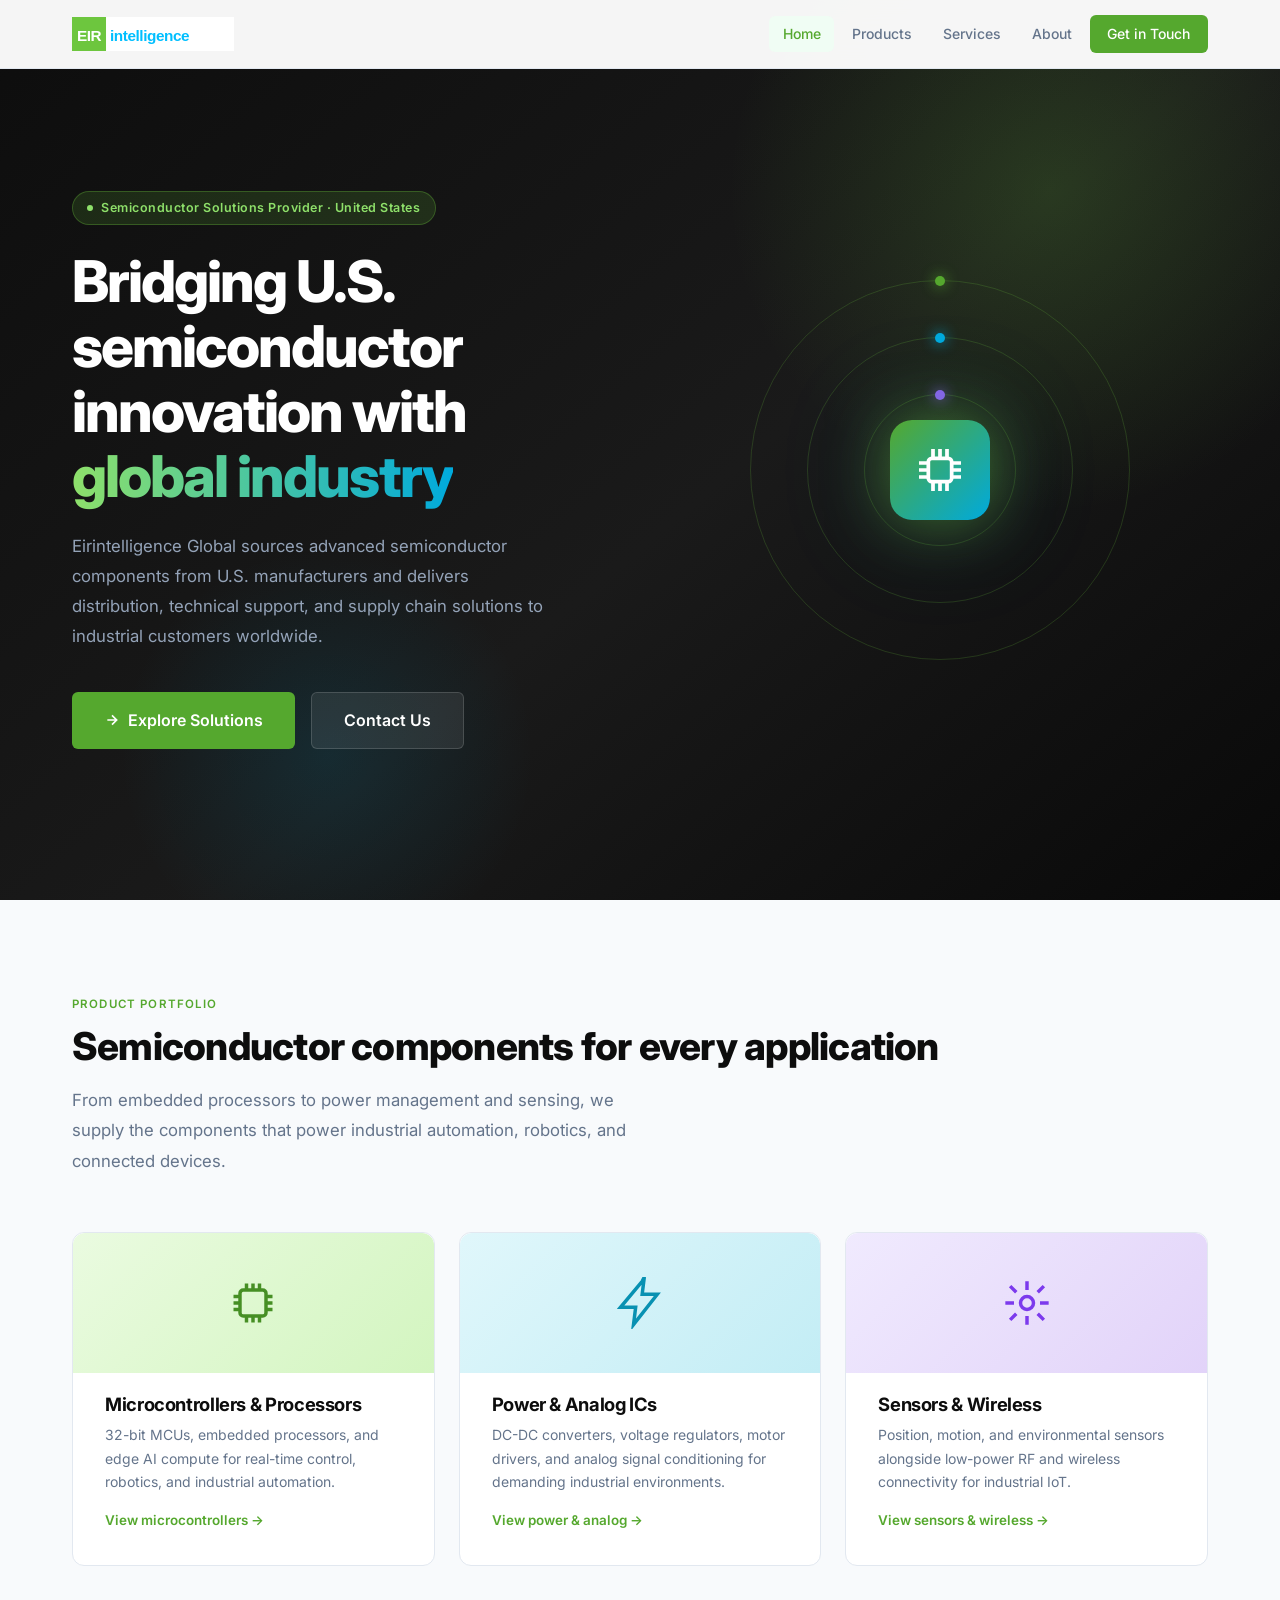
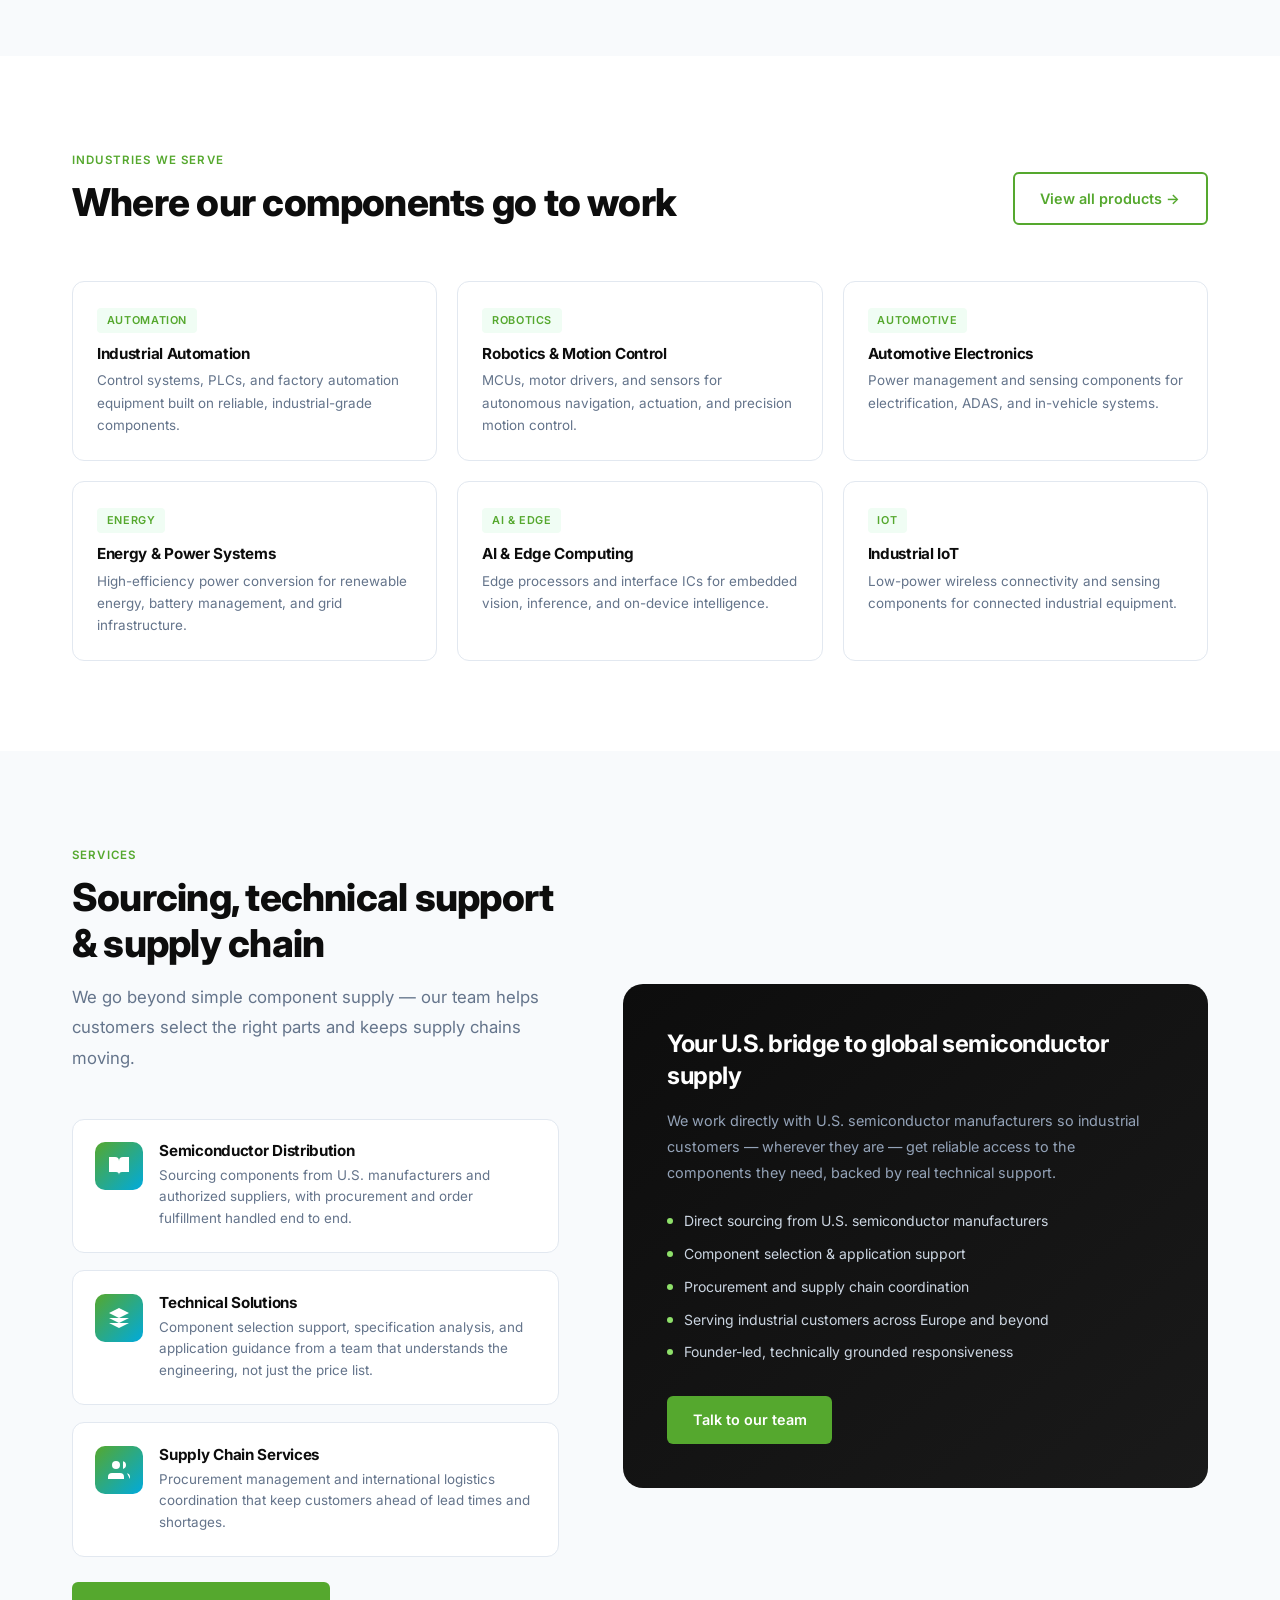
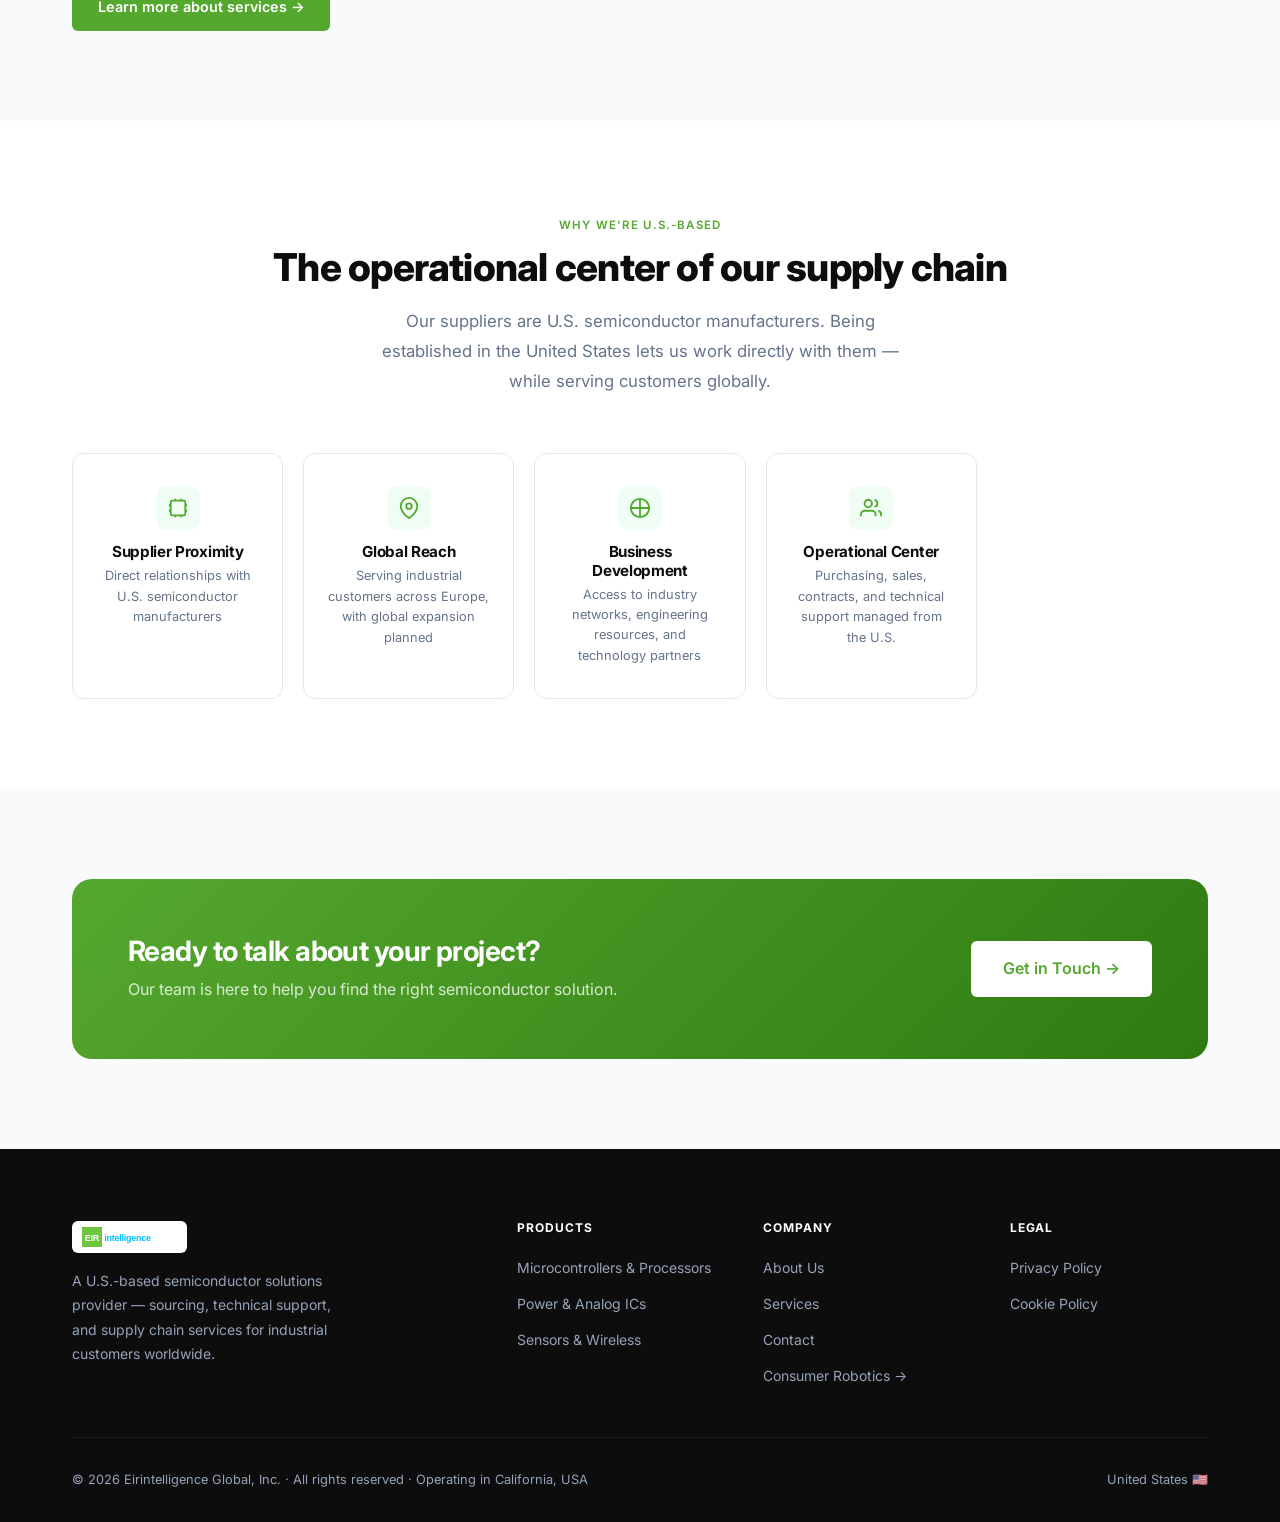
==== commit db54ae69: "Simplify About page and drop Wyoming incorporation mention Removes the Our Journey and Legal Informa" ====
--- a/index.html
+++ b/index.html
@@ -564,7 +564,7 @@
       </div>
     </div>
     <div class="footer-bottom">
-      <span>© 2026 Eirintelligence Global, Inc. · All rights reserved · Incorporated in Wyoming, USA</span>
+      <span>© 2026 Eirintelligence Global, Inc. · All rights reserved · Operating in California, USA</span>
       <span>United States 🇺🇸</span>
     </div>
   </div>
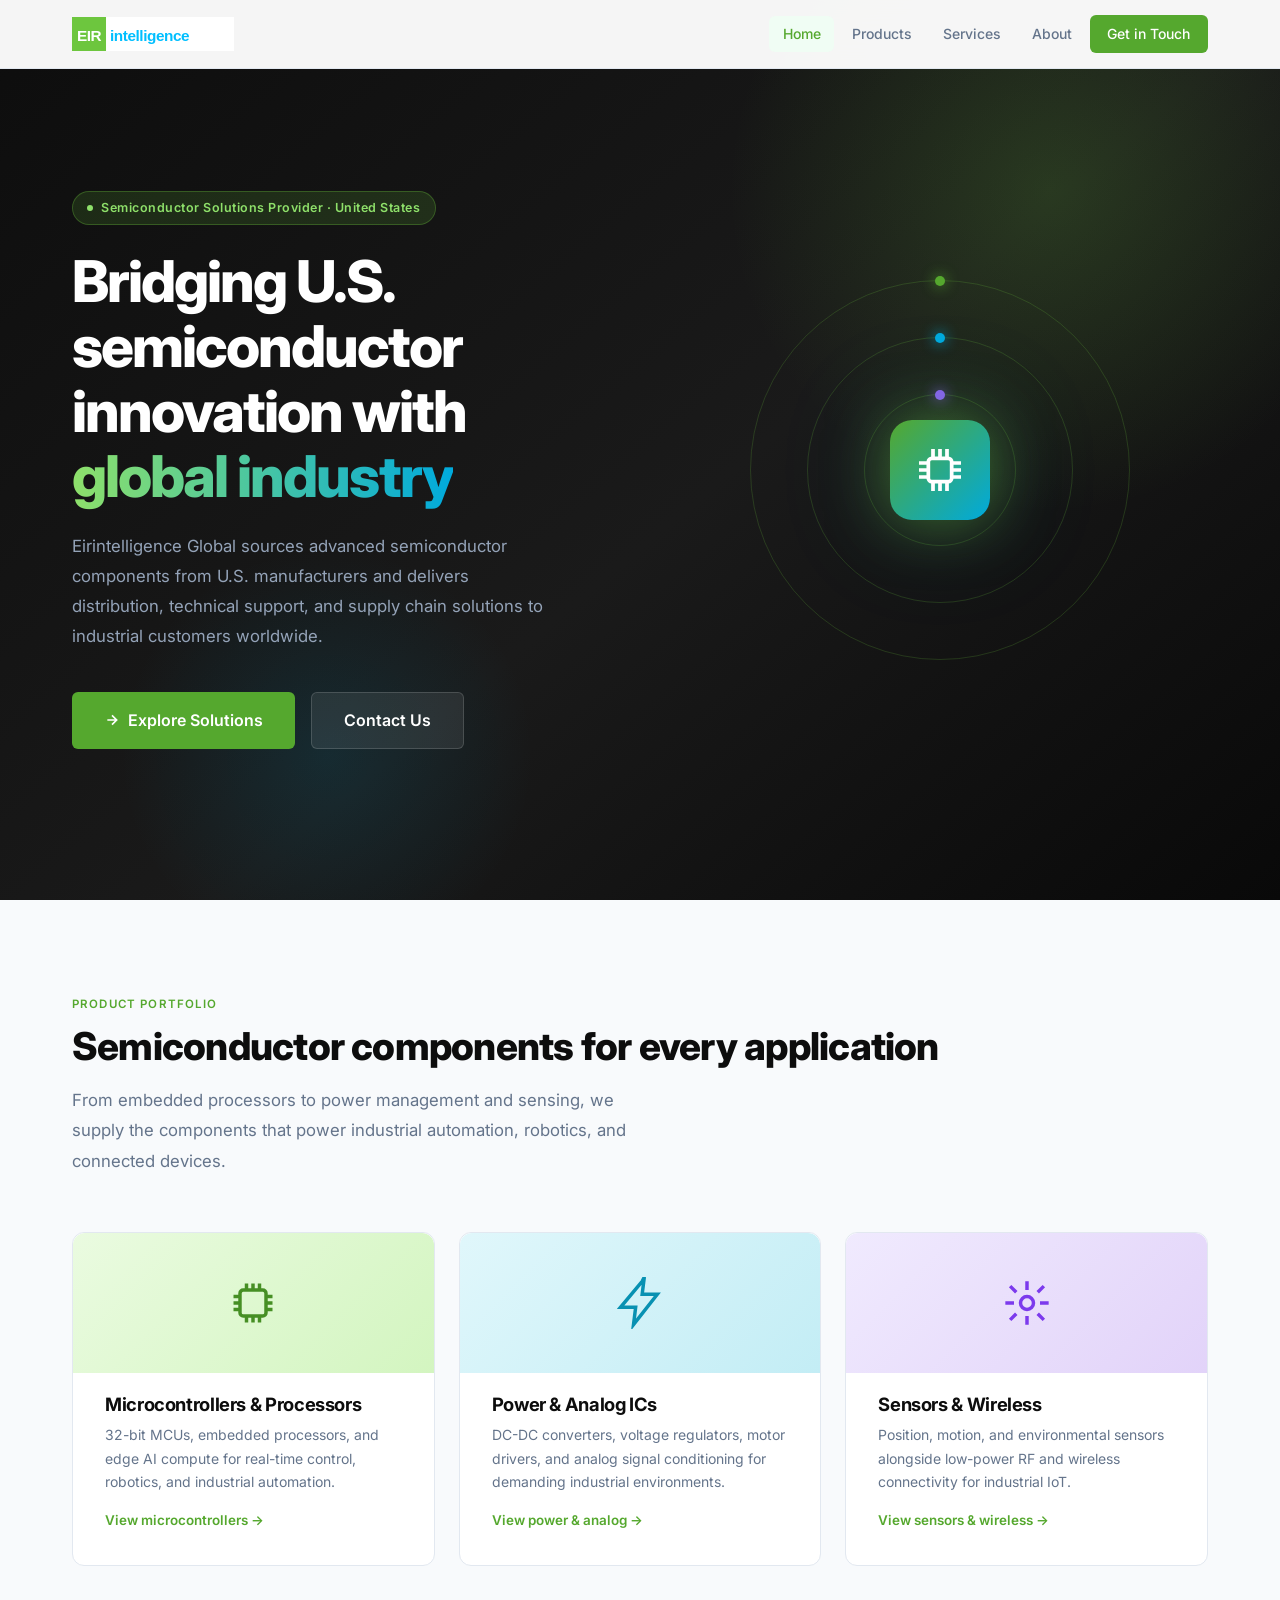
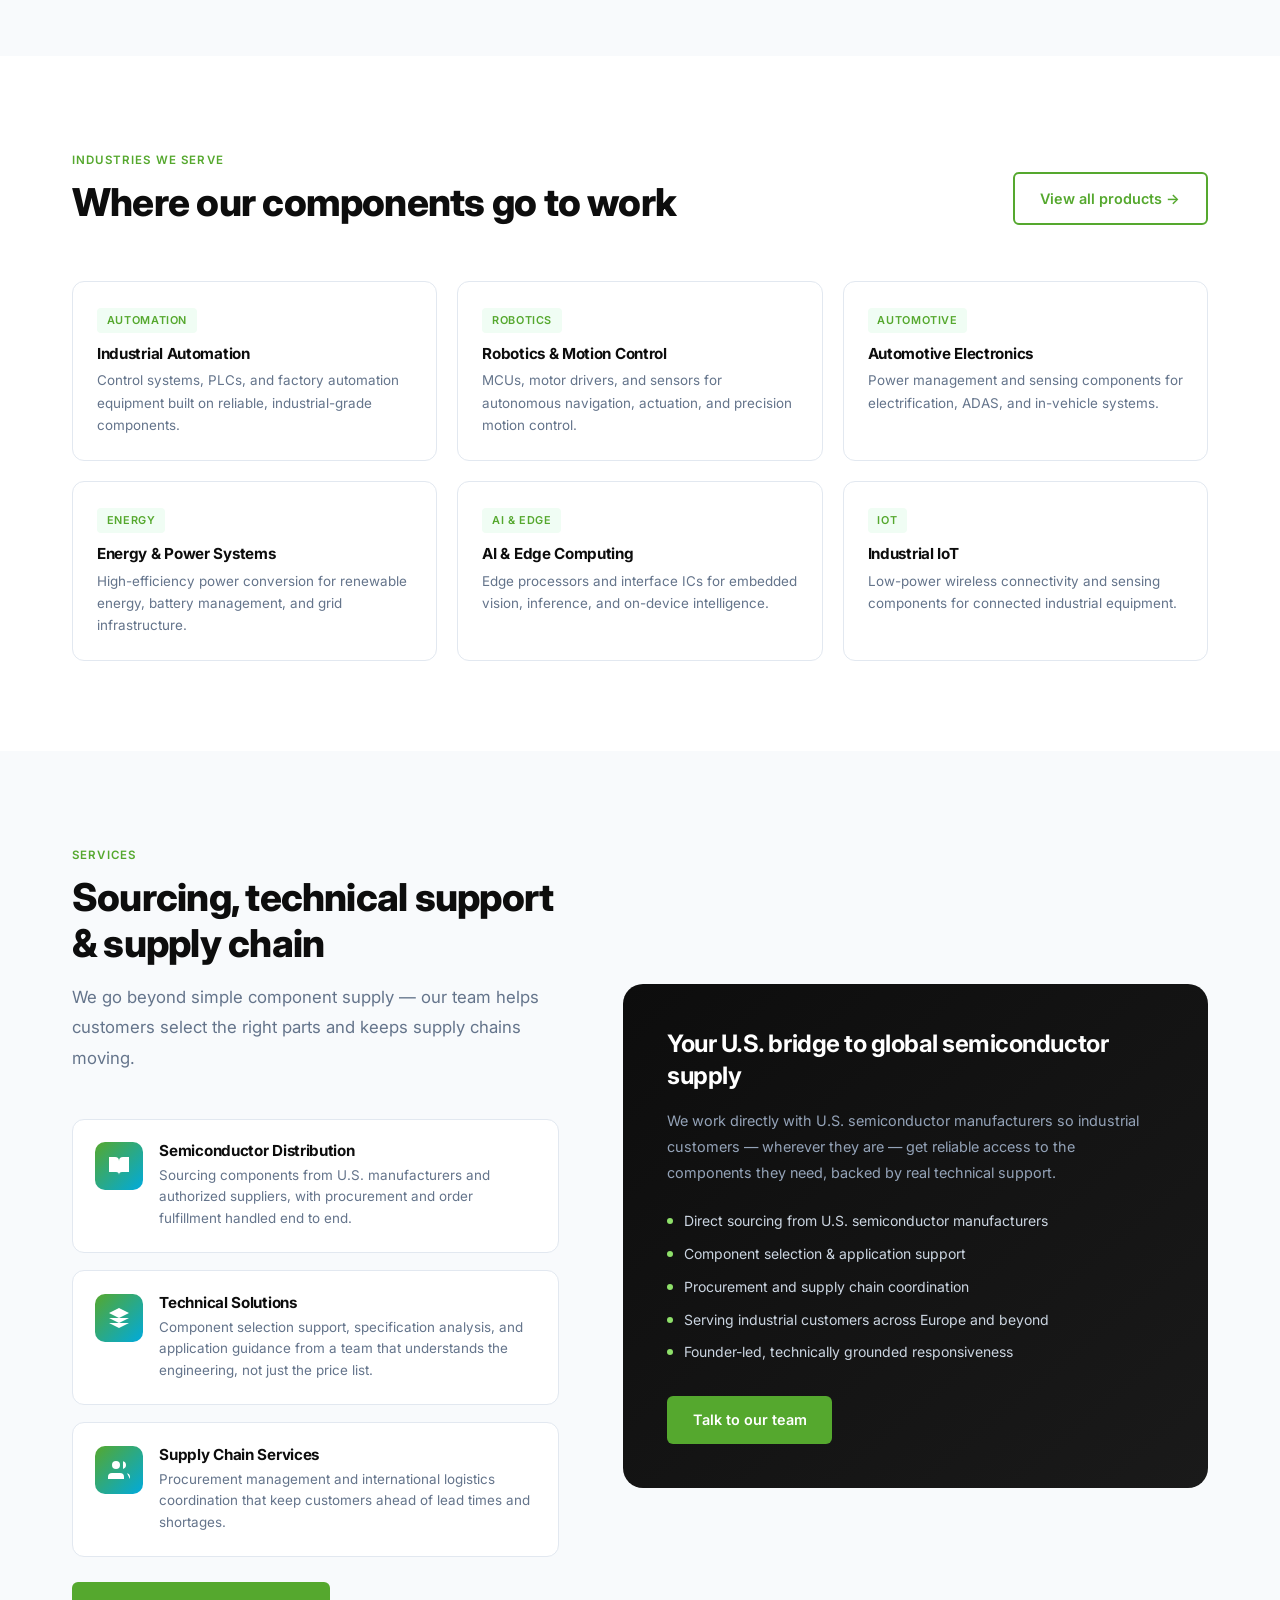
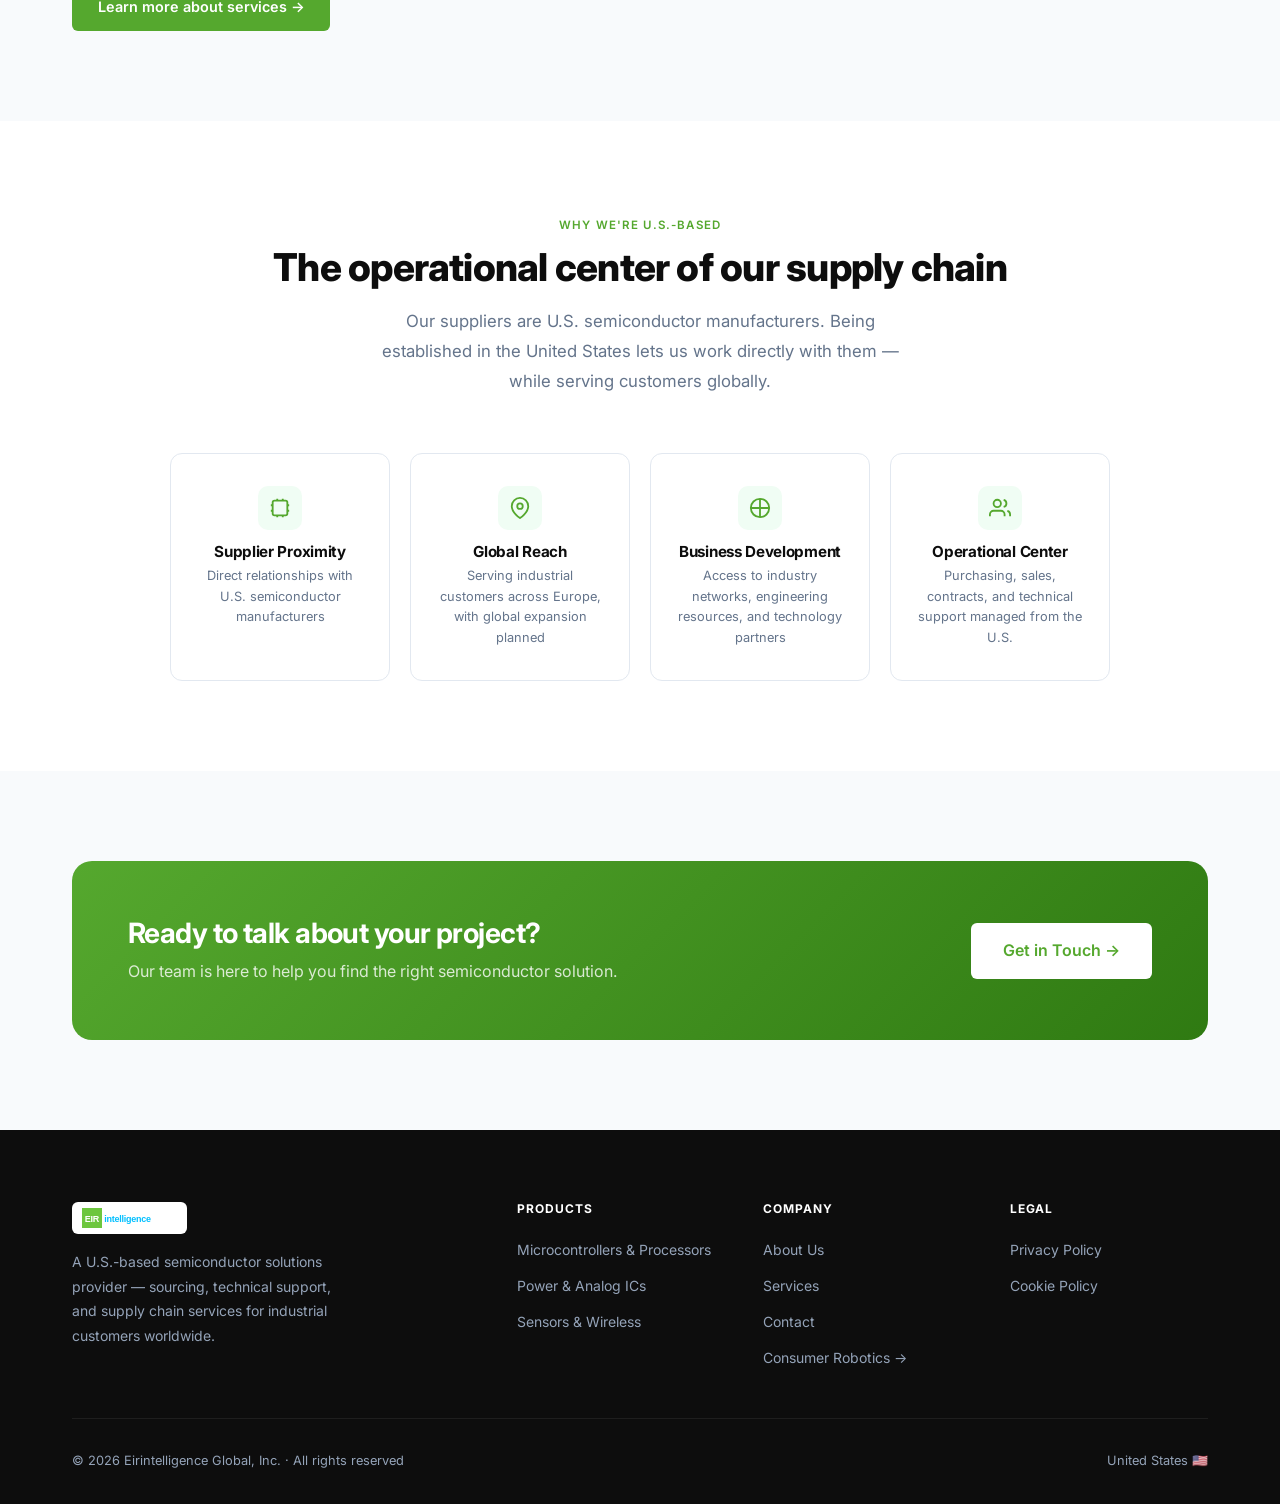
==== commit 9831aff7: "Align products page with unilabstech.com, fix location copy Replaces the generic "Why Eirintelligenc" ====
--- a/index.html
+++ b/index.html
@@ -232,8 +232,9 @@
     /* ── Why US-based ── */
     .partners-strip {
       display: grid;
-      grid-template-columns: repeat(auto-fill, minmax(180px, 1fr));
+      grid-template-columns: repeat(auto-fit, minmax(180px, 220px));
       gap: 1.25rem;
+      justify-content: center;
     }
     .partner-tile {
       background: white;
@@ -564,7 +565,7 @@
       </div>
     </div>
     <div class="footer-bottom">
-      <span>© 2026 Eirintelligence Global, Inc. · All rights reserved · Operating in California, USA</span>
+      <span>© 2026 Eirintelligence Global, Inc. · All rights reserved</span>
       <span>United States 🇺🇸</span>
     </div>
   </div>
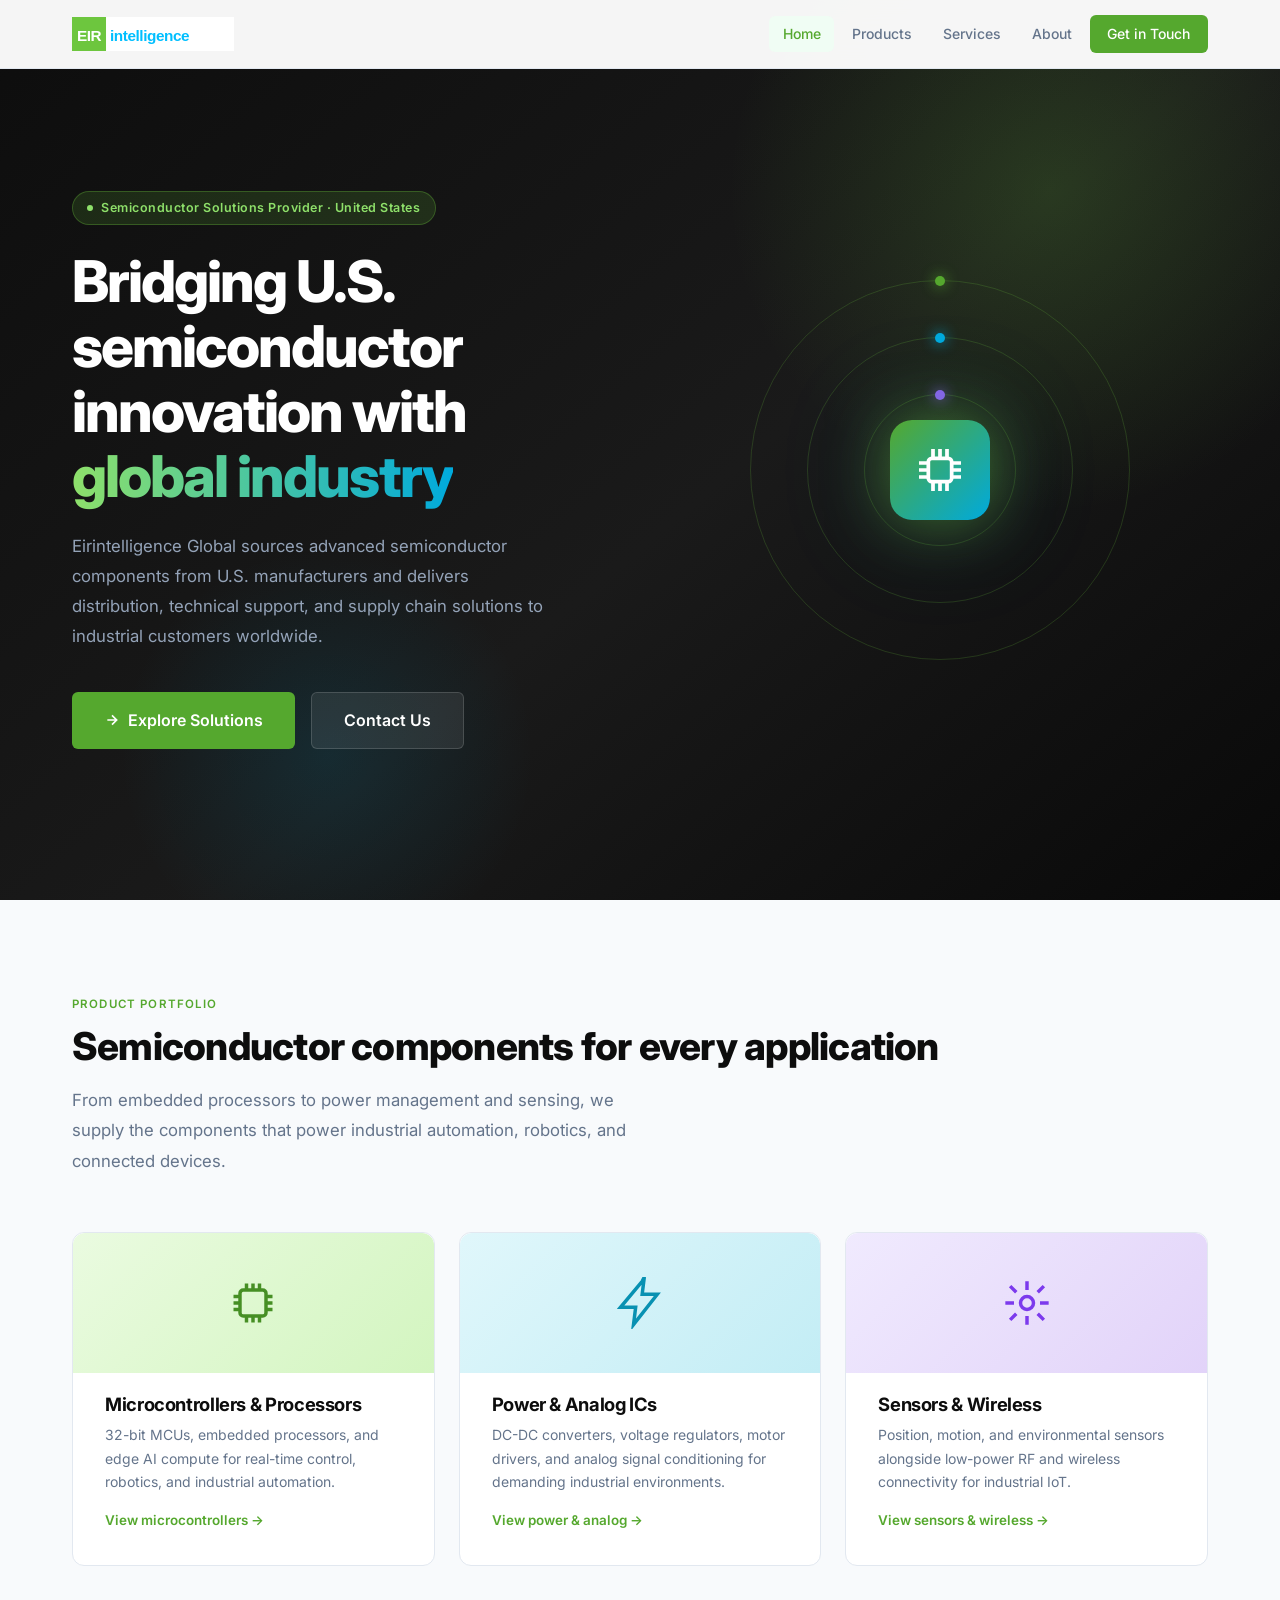
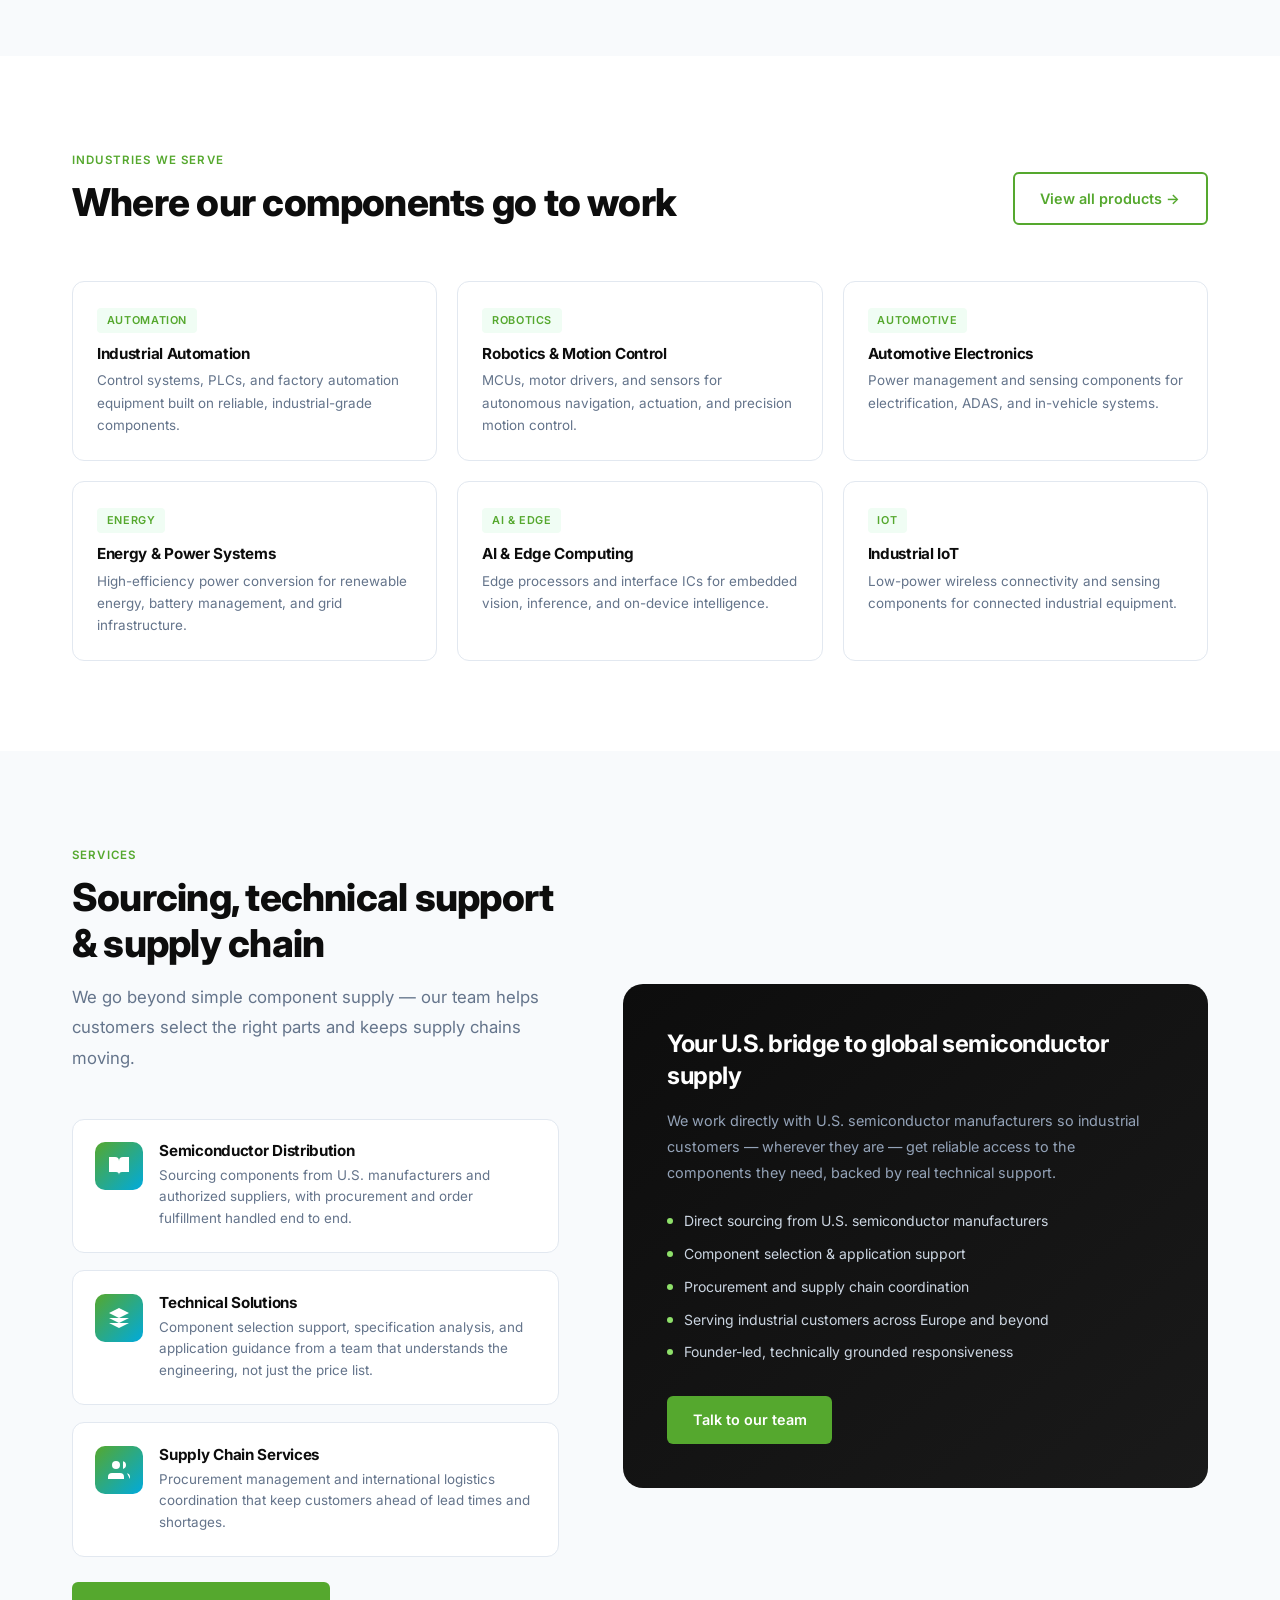
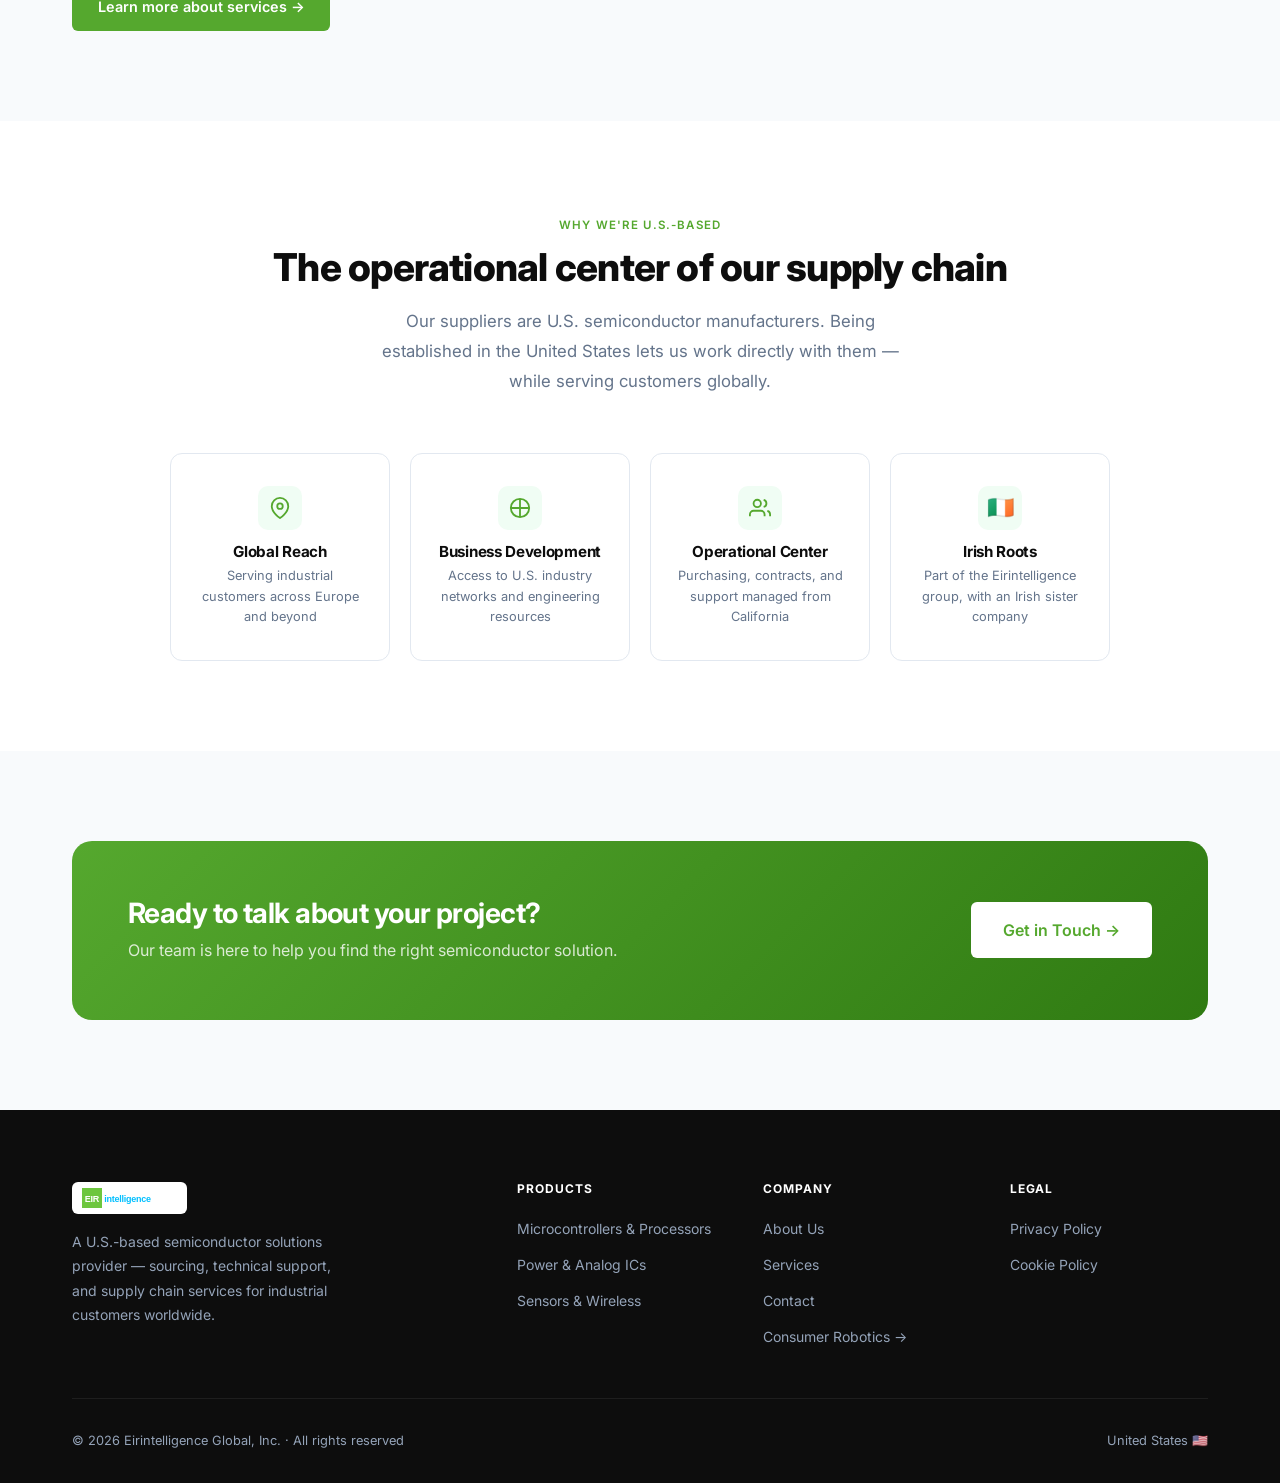
==== commit 431e20eb: "Match products page to unilabstech.com and sync home/about tiles Adds a manufacturer attribution lin" ====
--- a/index.html
+++ b/index.html
@@ -493,24 +493,24 @@
     </div>
     <div class="partners-strip">
       <div class="partner-tile" data-reveal>
-        <div class="partner-tile-ico"><svg viewBox="0 0 24 24"><rect x="4" y="4" width="16" height="16" rx="2"/><path d="M9 4V2M15 4V2M9 22v-2M15 22v-2M4 9H2M4 15H2M22 9h-2M22 15h-2"/></svg></div>
-        <h4>Supplier Proximity</h4>
-        <p>Direct relationships with U.S. semiconductor manufacturers</p>
-      </div>
-      <div class="partner-tile" data-reveal>
         <div class="partner-tile-ico"><svg viewBox="0 0 24 24"><path d="M21 10c0 7-9 13-9 13s-9-6-9-13a9 9 0 0118 0z"/><circle cx="12" cy="10" r="3"/></svg></div>
         <h4>Global Reach</h4>
-        <p>Serving industrial customers across Europe, with global expansion planned</p>
+        <p>Serving industrial customers across Europe and beyond</p>
       </div>
       <div class="partner-tile" data-reveal>
         <div class="partner-tile-ico"><svg viewBox="0 0 24 24"><path d="M12 2a10 10 0 100 20 10 10 0 000-20zm0 0v20M2 12h20"/></svg></div>
         <h4>Business Development</h4>
-        <p>Access to industry networks, engineering resources, and technology partners</p>
+        <p>Access to U.S. industry networks and engineering resources</p>
       </div>
       <div class="partner-tile" data-reveal>
         <div class="partner-tile-ico"><svg viewBox="0 0 24 24"><path d="M17 21v-2a4 4 0 00-4-4H5a4 4 0 00-4 4v2"/><circle cx="9" cy="7" r="4"/><path d="M23 21v-2a4 4 0 00-3-3.87M16 3.13a4 4 0 010 7.75"/></svg></div>
         <h4>Operational Center</h4>
-        <p>Purchasing, sales, contracts, and technical support managed from the U.S.</p>
+        <p>Purchasing, contracts, and support managed from California</p>
+      </div>
+      <div class="partner-tile" data-reveal>
+        <div class="partner-tile-ico" style="font-size:22px;">🇮🇪</div>
+        <h4>Irish Roots</h4>
+        <p>Part of the Eirintelligence group, with an Irish sister company</p>
       </div>
     </div>
   </div>
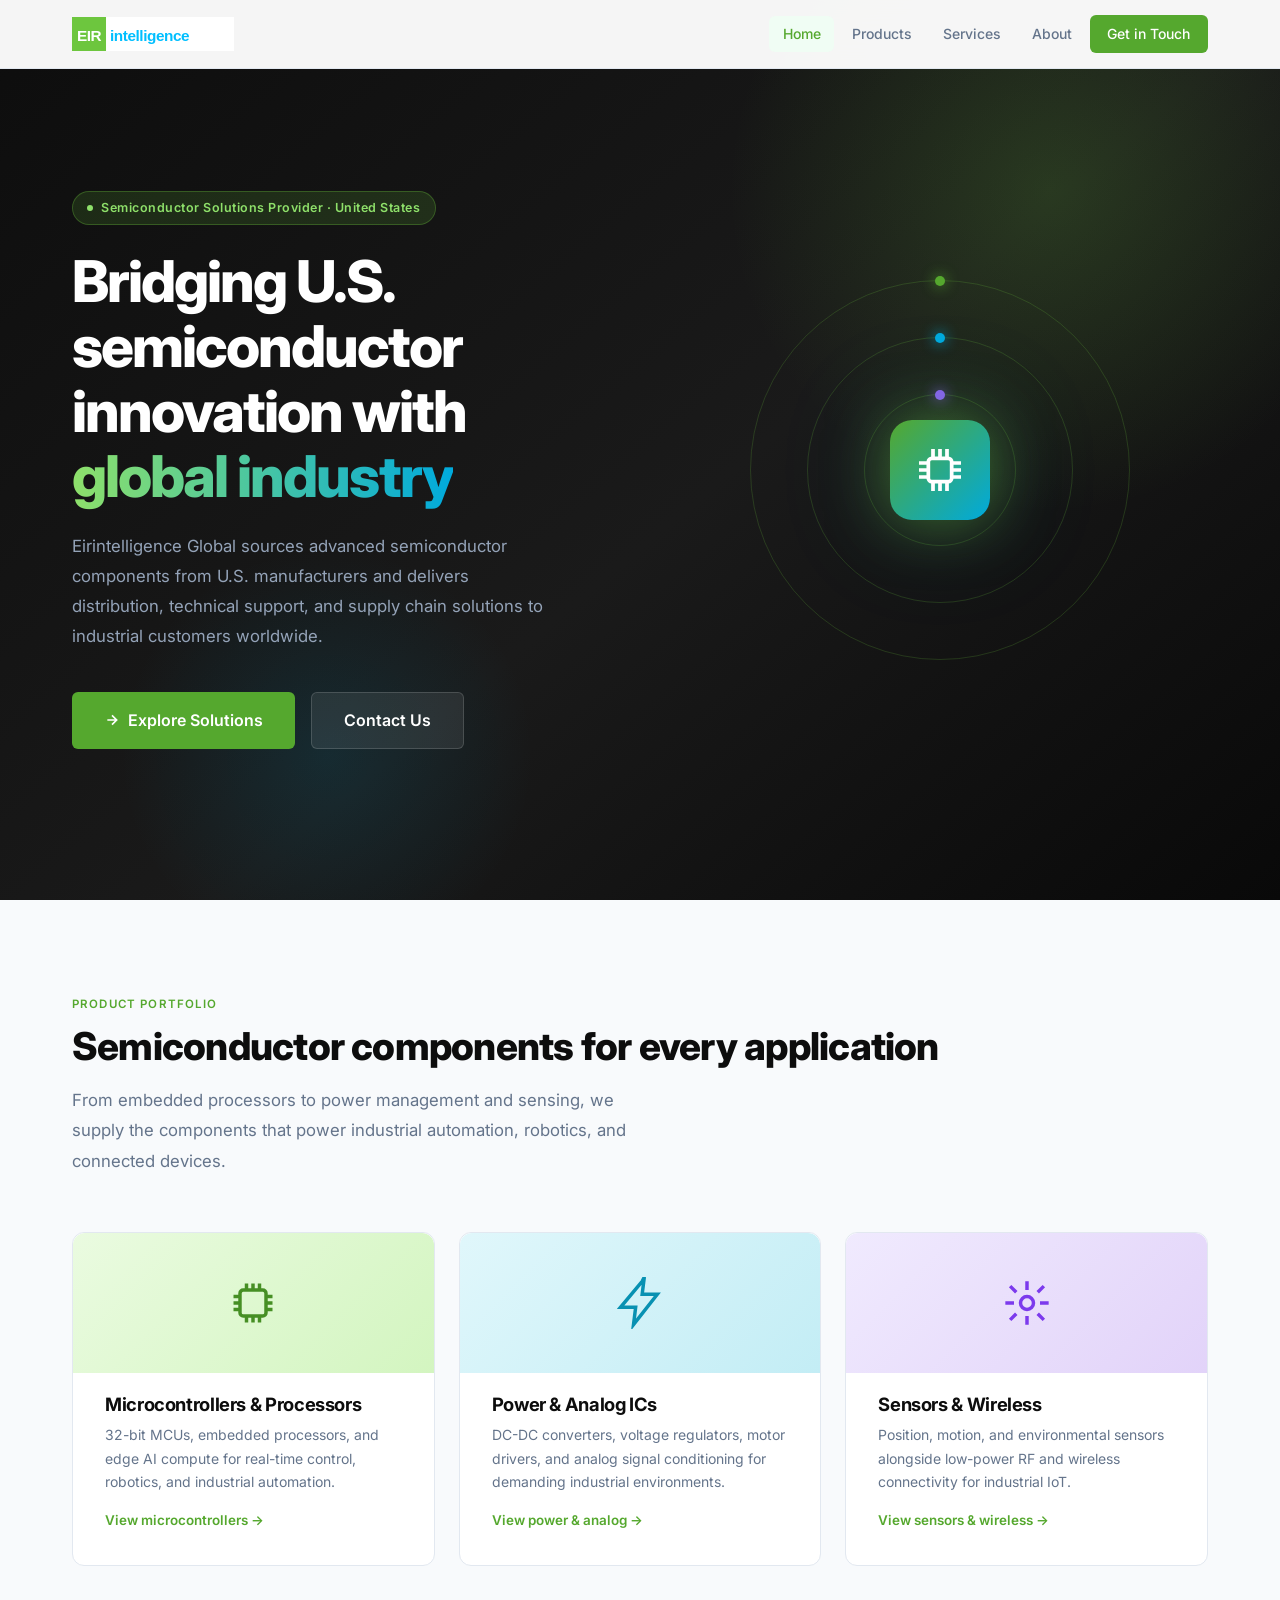
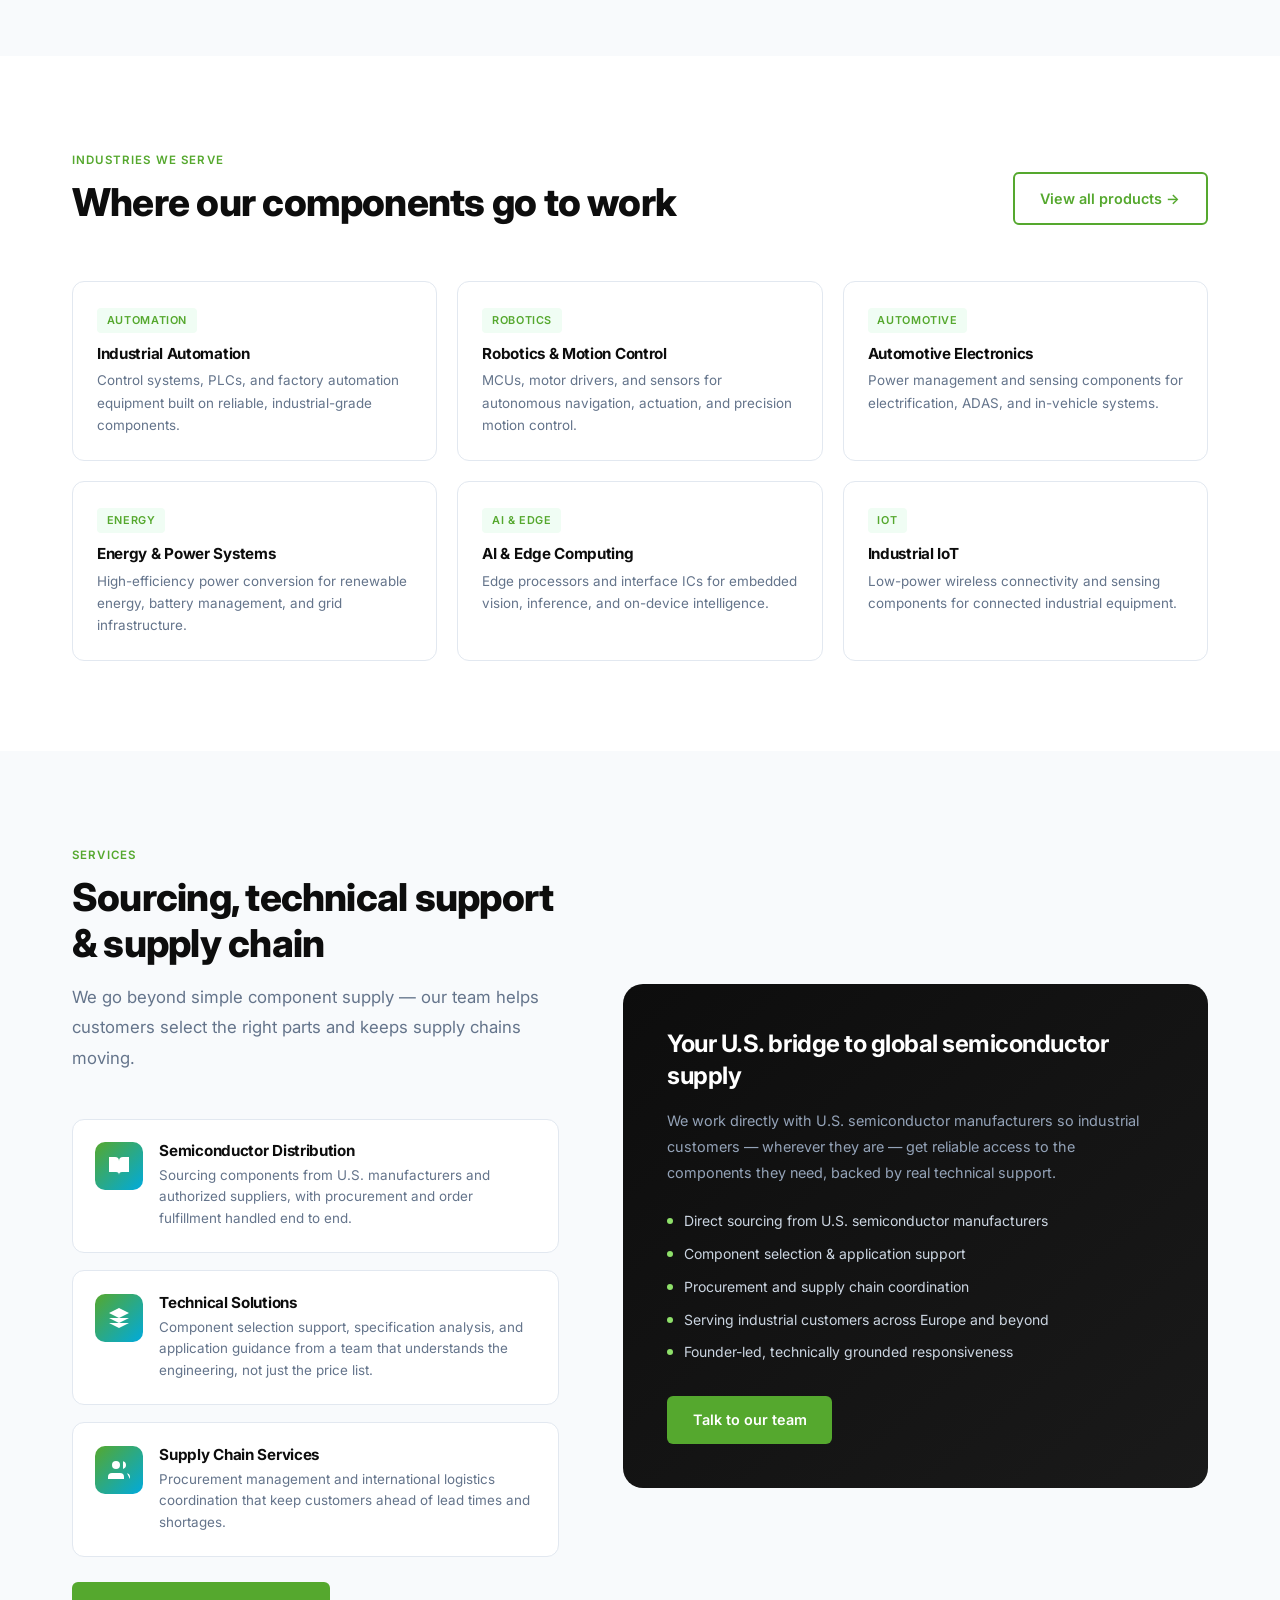
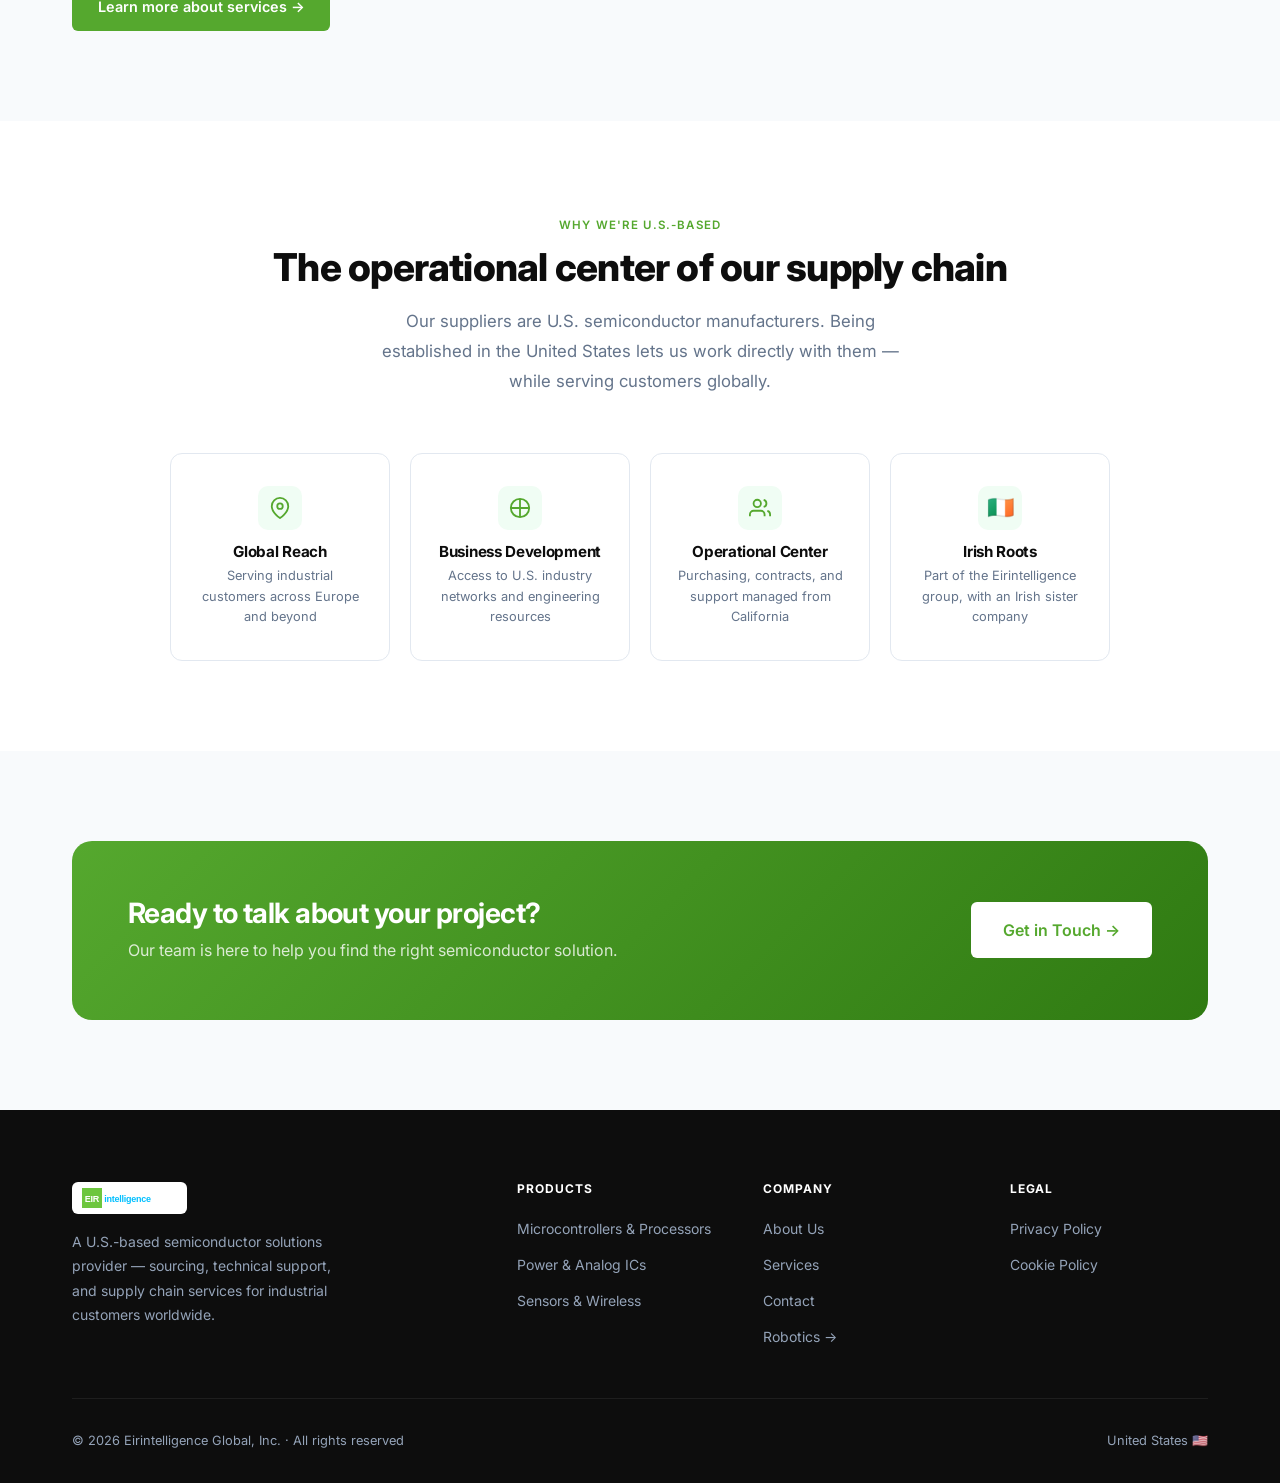
==== commit 206a2a7d: "Rename footer link from Consumer Robotics to Robotics" ====
--- a/index.html
+++ b/index.html
@@ -553,7 +553,7 @@
           <li><a href="about.html">About Us</a></li>
           <li><a href="services.html">Services</a></li>
           <li><a href="contact.html">Contact</a></li>
-          <li><a href="https://robotics.eirintelligence.com/">Consumer Robotics →</a></li>
+          <li><a href="https://robotics.eirintelligence.com/">Robotics →</a></li>
         </ul>
       </div>
       <div class="footer-col">
